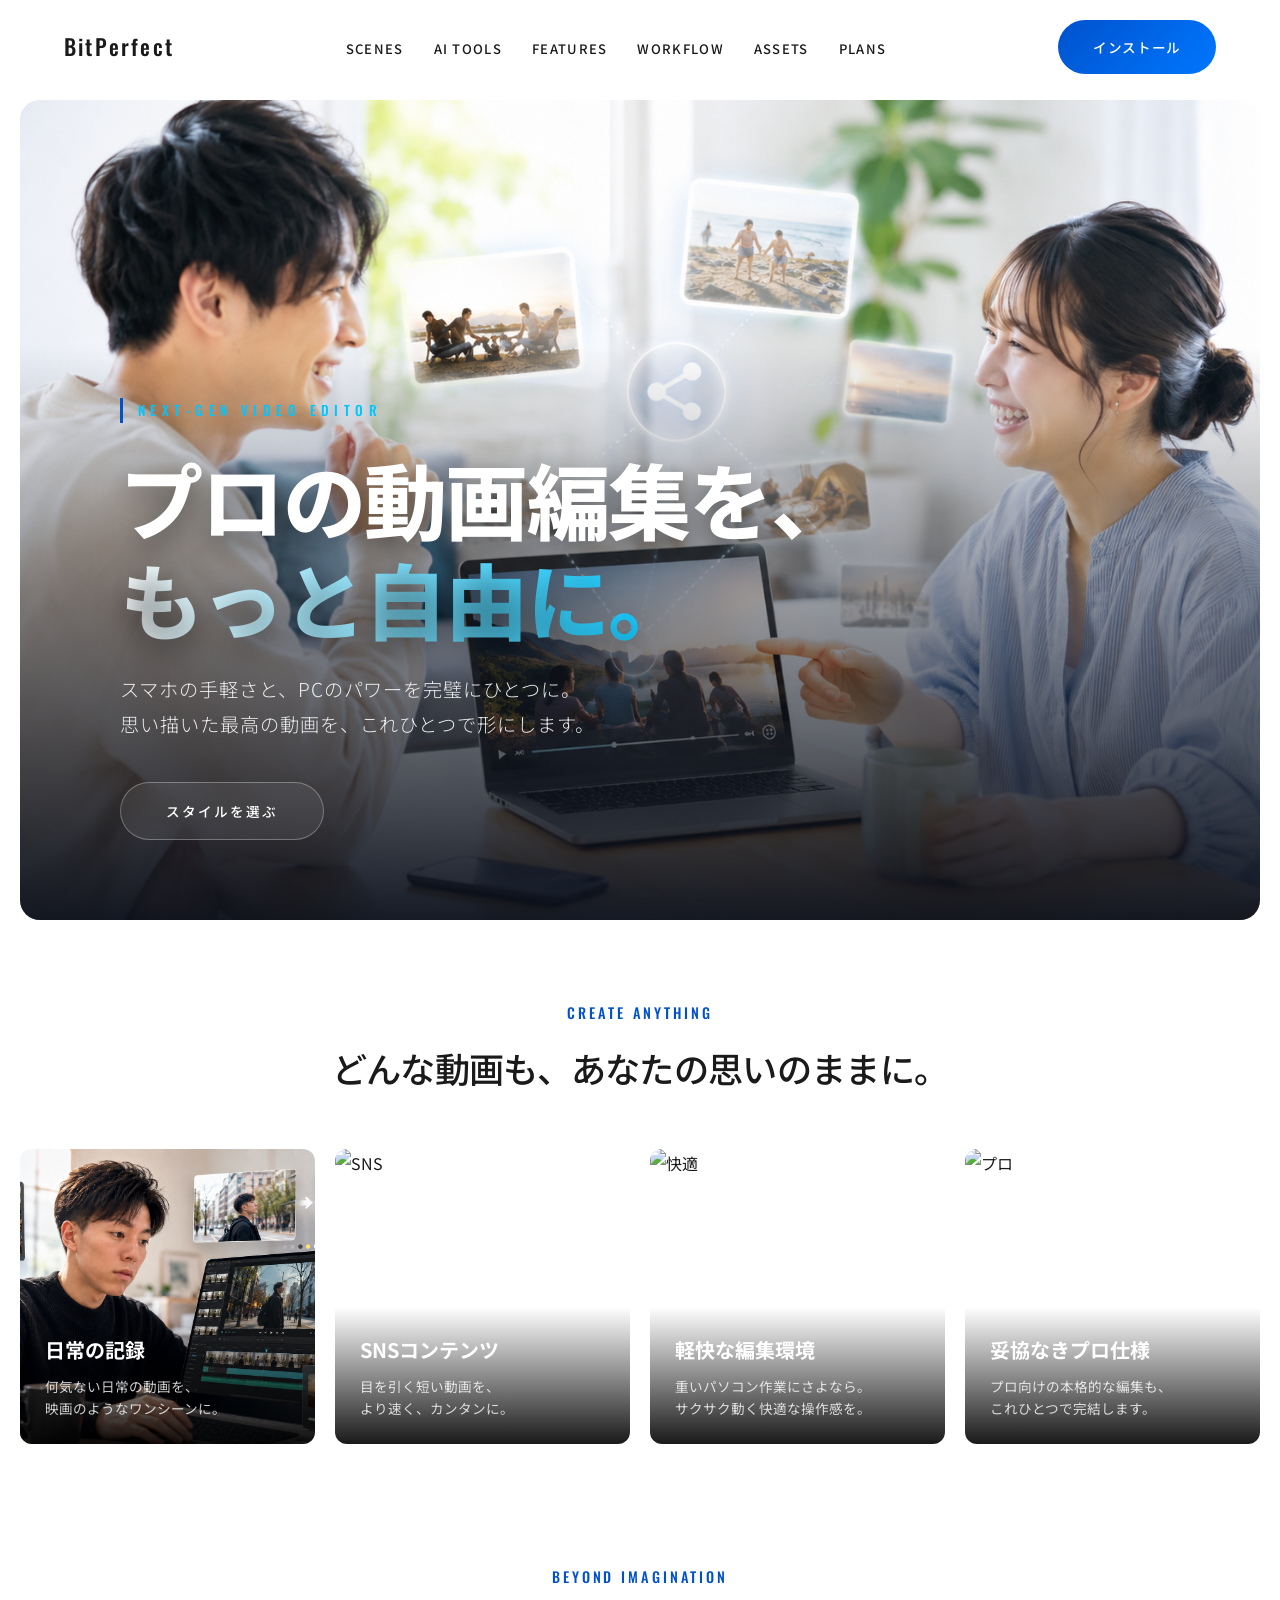
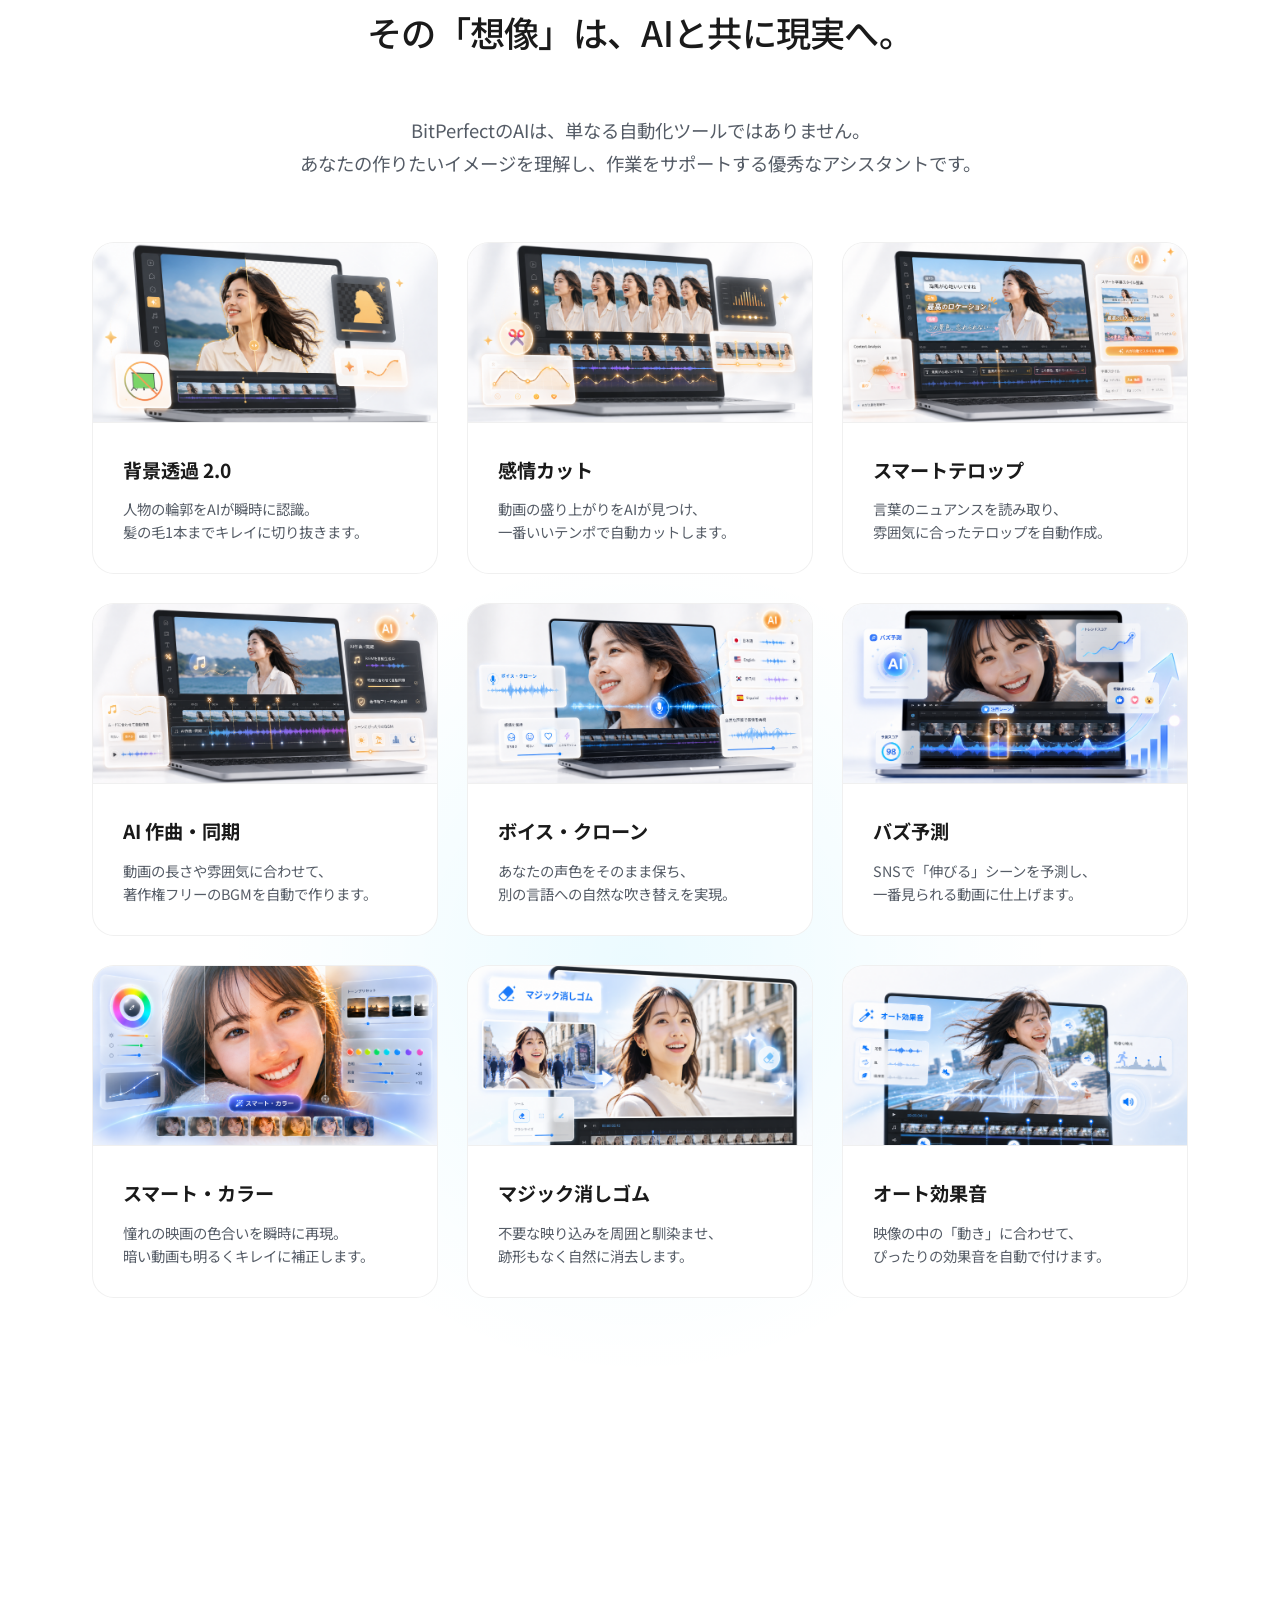
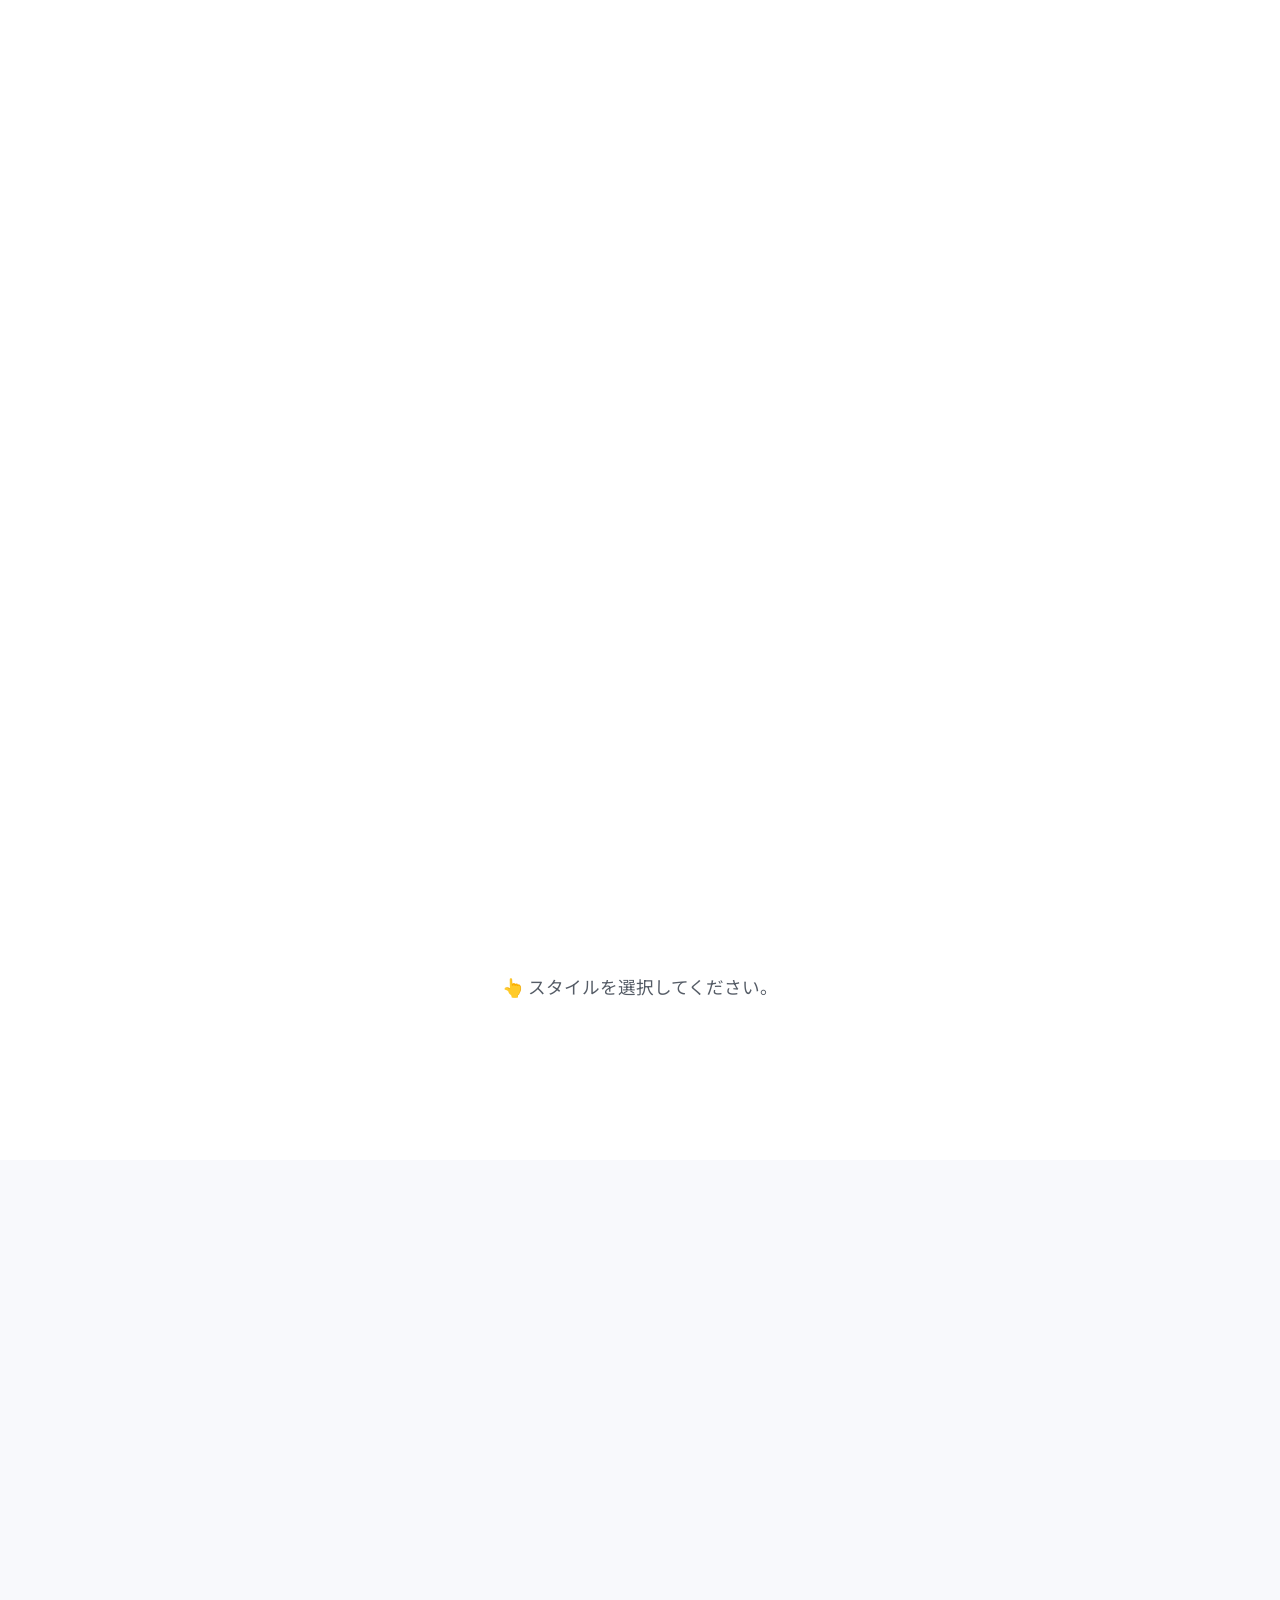
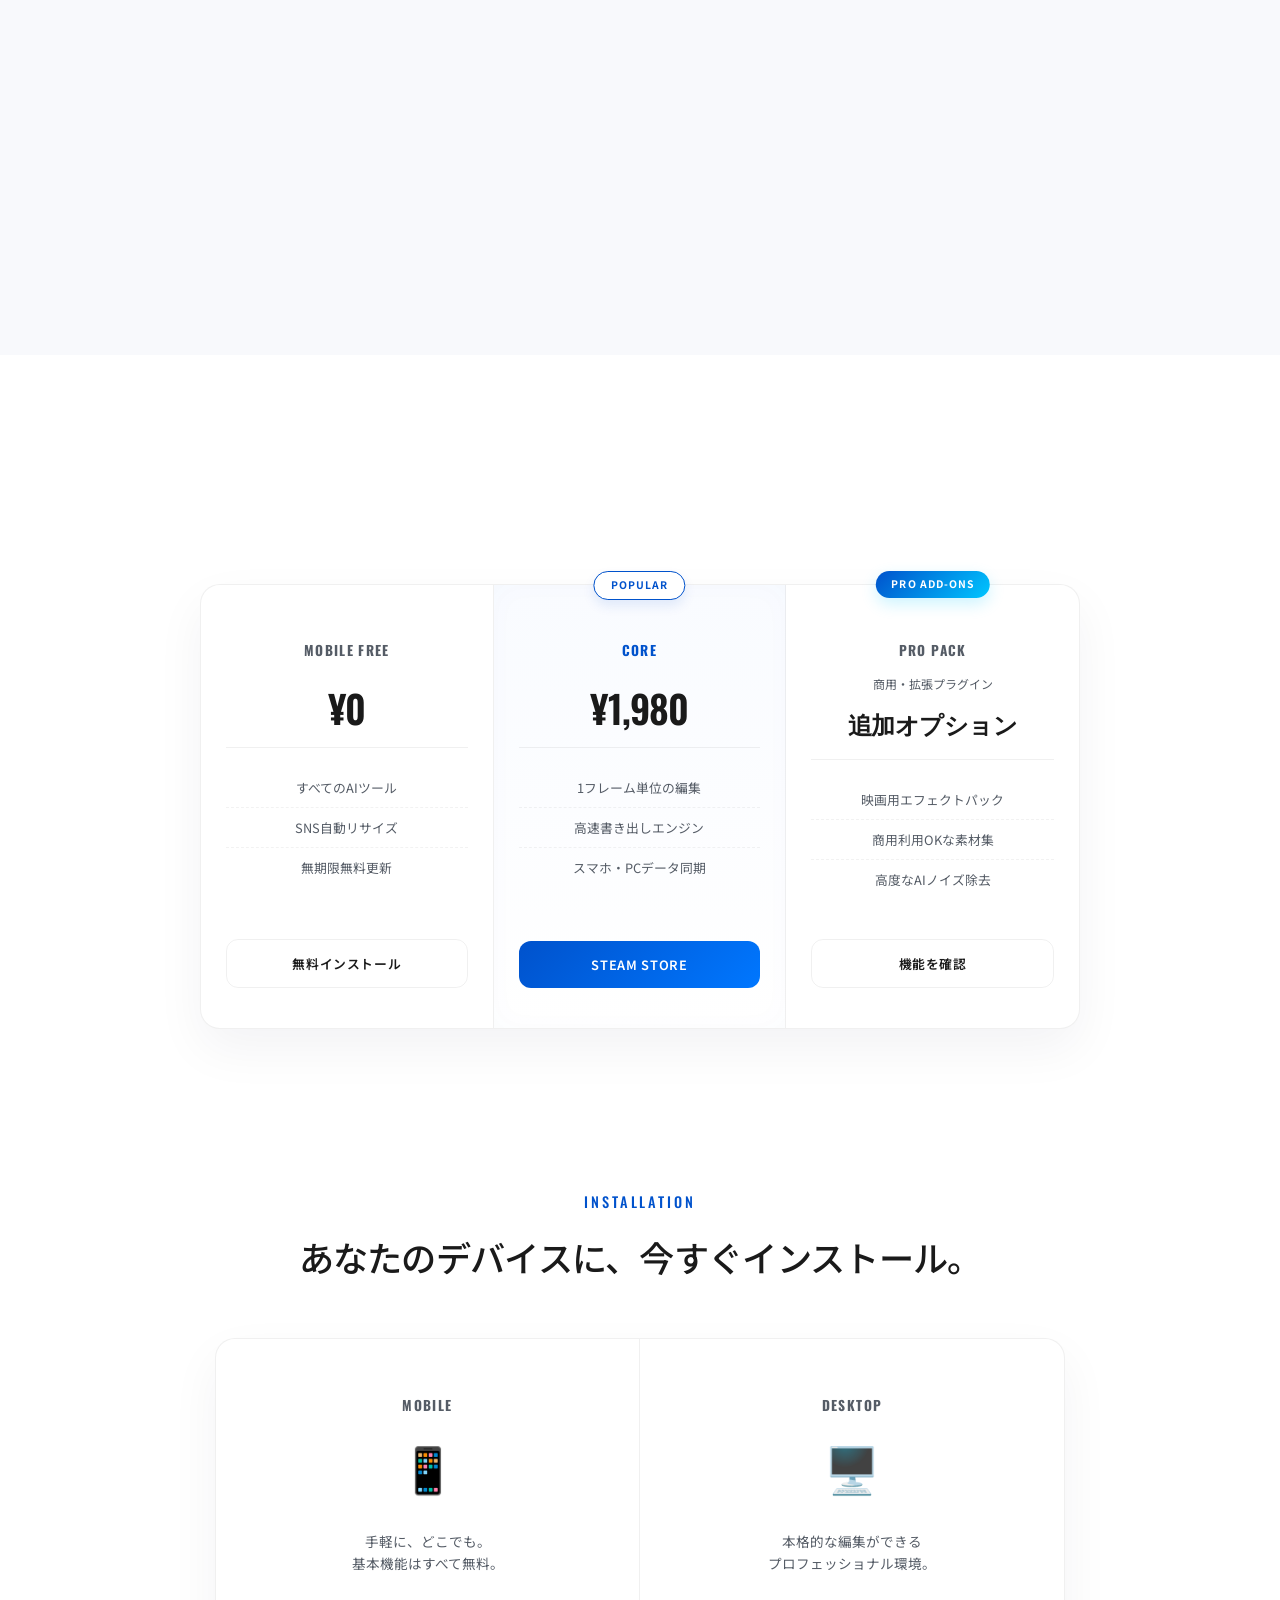
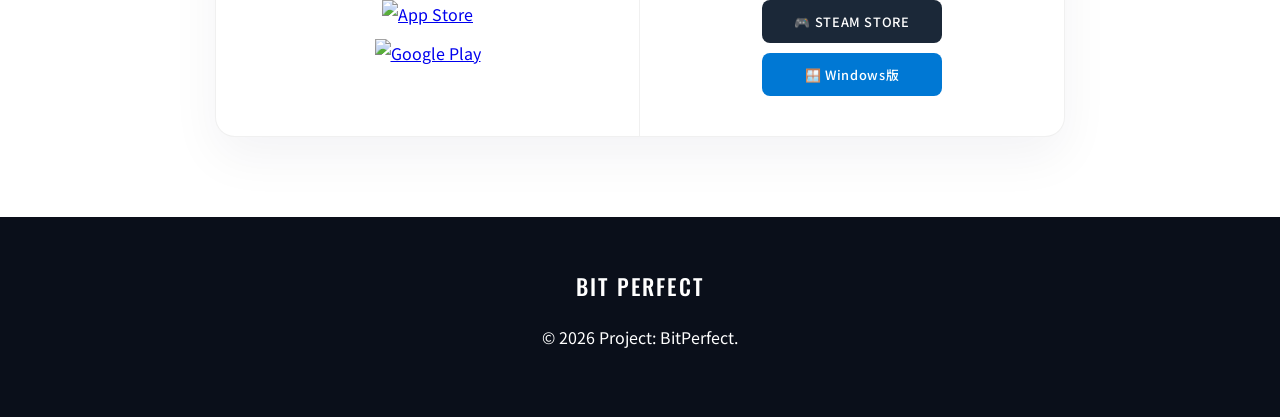
==== index.html @ d63e383e "初期コミット" ====
<!DOCTYPE html>
<html lang="ja">
<head>
    <meta charset="UTF-8">
    <meta name="viewport" content="width=device-width, initial-scale=1.0">
    <title>Project: BitPerfect | 究極の動画編集体験</title>
    <link rel="preconnect" href="https://fonts.googleapis.com">
    <link rel="preconnect" href="https://fonts.gstatic.com" crossorigin>
    <link href="https://fonts.googleapis.com/css2?family=Noto+Sans+JP:wght@300;400;500;700&family=Oswald:wght@300;400;500;700&display=swap" rel="stylesheet">
    <link rel="stylesheet" href="style.css">
</head>
<body>

    <header>
        <div class="logo">BitPerfect</div>
        <nav>
            <ul>
                <li><a href="#use-cases">SCENES</a></li>
                <li><a href="#ai-features">AI TOOLS</a></li>
                <li><a href="#all-features">FEATURES</a></li>
                <li><a href="#experience">WORKFLOW</a></li>
                <li><a href="#ecosystem">ASSETS</a></li>
                <li><a href="#pricing">PLANS</a></li>
            </ul>
        </nav>
        <a href="#download" class="btn header-install-btn">インストール</a>
    </header>

    <main>
        <section id="main-slider" class="slider-outer">
            <div class="slider-container fade-up">
                <div class="slider-track">
                    
                    <div class="slide">
                        <div class="slide-bg-image" style="background-image: url('bp1.png');"></div>
                        <div class="slide-gradient-bottom"></div>
                        <div class="slide-content bottom-left">
                            <span class="hero-label">NEXT-GEN VIDEO EDITOR</span>
                            <h1 class="hero-title">
                                プロの動画編集を、<br class="pc">
                                <span class="text-gradient">もっと自由に。</span>
                            </h1>
                            <p class="hero-subtitle">
                                スマホの手軽さと、PCのパワーを完璧にひとつに。<br class="pc">
                                思い描いた最高の動画を、これひとつで形にします。
                            </p>
                            <div class="cta-group">
                                <a href="#experience" class="btn btn-primary">スタイルを選ぶ</a>
                            </div>
                        </div>
                    </div>

                    <div class="slide">
                        <div class="slide-bg-image" style="background-image: url('bp2.png');"></div>
                        <div class="slide-gradient-left"></div>
                        <div class="slide-content center-left">
                            <div class="vision-text-left">
                                <span class="vision-label">ZERO FRICTION</span>
                                <h2 class="vision-title">
                                    「重さ」から、<br class="pc">
                                    <span class="text-accent">解き放つ。</span>
                                </h2>
                                <div class="vision-description">
                                    スマホとPCの境界線をなくし、いつでもどこでも続きを編集。<br class="pc">
                                    重くなりがちな4K動画も、指先に吸い付く「なめらかな操作感」で動きます。<br class="pc">
                                    ストレスゼロの環境で、あなたの作品を世界へ届けましょう。
                                </div>
                                <div class="cta-group" style="margin-top: 45px;">
                                    <a href="#ai-features" class="btn btn-primary">機能の詳細を見る</a>
                                </div>
                            </div>
                        </div>
                    </div>

                </div>
            </div>
        </section>

        <section id="use-cases" class="framed-outer">
            <div class="sec-title fade-up">
                <span class="en en-title">CREATE ANYTHING</span>
                <h2 class="jp">どんな動画も、あなたの思いのままに。</h2>
            </div>
            <div class="square-grid-container fade-up">
                <div class="square-card">
                    <img src="bp16.png" alt="日常">
                    <div class="square-content">
                        <h3>日常の記録</h3>
                        <p>何気ない日常の動画を、<br class="pc">映画のようなワンシーンに。</p>
                    </div>
                </div>
                <div class="square-card">
                    <img src="bp17.png" alt="SNS">
                    <div class="square-content">
                        <h3>SNSコンテンツ</h3>
                        <p>目を引く短い動画を、<br class="pc">より速く、カンタンに。</p>
                    </div>
                </div>
                <div class="square-card">
                    <img src="bp18.png" alt="快適">
                    <div class="square-content">
                        <h3>軽快な編集環境</h3>
                        <p>重いパソコン作業にさよなら。<br class="pc">サクサク動く快適な操作感を。</p>
                    </div>
                </div>
                <div class="square-card">
                    <img src="bp19.png" alt="プロ">
                    <div class="square-content">
                        <h3>妥協なきプロ仕様</h3>
                        <p>プロ向けの本格的な編集も、<br class="pc">これひとつで完結します。</p>
                    </div>
                </div>
            </div>
        </section>

        <section id="ai-features">
            <div class="ai-bg-glow"></div>
            <div class="sec-title fade-up">
                <span class="en en-title">BEYOND IMAGINATION</span>
                <h2 class="jp">その「想像」は、AIと共に現実へ。</h2>
            </div>
            <div class="ai-content fade-up">
                <p class="ai-lead">
                    BitPerfectのAIは、単なる自動化ツールではありません。<br class="pc">
                    あなたの作りたいイメージを理解し、作業をサポートする優秀なアシスタントです。
                </p>
                <div class="ai-grid modern-grid">
                    <div class="ai-card"><div class="ai-card-inner"><img src="bp7.png" class="ai-card-image"><div class="ai-card-body"><h3>背景透過 2.0</h3><p>人物の輪郭をAIが瞬時に認識。<br class="pc">髪の毛1本までキレイに切り抜きます。</p></div></div></div>
                    <div class="ai-card"><div class="ai-card-inner"><img src="bp8.png" class="ai-card-image"><div class="ai-card-body"><h3>感情カット</h3><p>動画の盛り上がりをAIが見つけ、<br class="pc">一番いいテンポで自動カットします。</p></div></div></div>
                    <div class="ai-card"><div class="ai-card-inner"><img src="bp9.png" class="ai-card-image"><div class="ai-card-body"><h3>スマートテロップ</h3><p>言葉のニュアンスを読み取り、<br class="pc">雰囲気に合ったテロップを自動作成。</p></div></div></div>
                    <div class="ai-card"><div class="ai-card-inner"><img src="bp10.png" class="ai-card-image"><div class="ai-card-body"><h3>AI 作曲・同期</h3><p>動画の長さや雰囲気に合わせて、<br class="pc">著作権フリーのBGMを自動で作ります。</p></div></div></div>
                    <div class="ai-card"><div class="ai-card-inner"><img src="bp11.png" class="ai-card-image"><div class="ai-card-body"><h3>ボイス・クローン</h3><p>あなたの声色をそのまま保ち、<br class="pc">別の言語への自然な吹き替えを実現。</p></div></div></div>
                    <div class="ai-card"><div class="ai-card-inner"><img src="bp12.png" class="ai-card-image"><div class="ai-card-body"><h3>バズ予測</h3><p>SNSで「伸びる」シーンを予測し、<br class="pc">一番見られる動画に仕上げます。</p></div></div></div>
                    <div class="ai-card"><div class="ai-card-inner"><img src="bp13.png" class="ai-card-image"><div class="ai-card-body"><h3>スマート・カラー</h3><p>憧れの映画の色合いを瞬時に再現。<br class="pc">暗い動画も明るくキレイに補正します。</p></div></div></div>
                    <div class="ai-card"><div class="ai-card-inner"><img src="bp14.png" class="ai-card-image"><div class="ai-card-body"><h3>マジック消しゴム</h3><p>不要な映り込みを周囲と馴染ませ、<br class="pc">跡形もなく自然に消去します。</p></div></div></div>
                    <div class="ai-card"><div class="ai-card-inner"><img src="bp15.png" class="ai-card-image"><div class="ai-card-body"><h3>オート効果音</h3><p>映像の中の「動き」に合わせて、<br class="pc">ぴったりの効果音を自動で付けます。</p></div></div></div>
                </div>

                <div id="all-features" class="cta-banner-wide-wrapper fade-up">
                    <div class="cta-banner-split">
                        <div class="cta-banner-left">
                            <div class="cta-content-inner">
                                <span class="cta-badge">DISCOVER MORE</span>
                                <h3>想像を超える、<br class="pc">すべての機能。</h3>
                                <p class="cta-desc">
                                    50種以上のAIツール、プロ仕様のエフェクト、快適な時短ワークフロー。<br class="pc">
                                    動画編集を次のレベルへ引き上げる、すべての機能をご紹介します。
                                </p>
                                <div class="cta-banner-action-area">
                                    <a href="features.html" class="btn-premium-wide">
                                        すべての機能を見る <span class="arrow">→</span>
                                    </a>
                                    <span class="cta-microcopy-light">チュートリアル動画も公開中</span>
                                </div>
                            </div>
                        </div>
                        <div class="cta-banner-right">
                            <img src="bp7.png" alt="All Features" class="cta-split-image">
                            <div class="cta-image-overlay"></div>
                        </div>
                    </div>
                </div>
            </div>
        </section>

        <section id="experience">
            <div class="sec-title fade-up">
                <span class="en en-title">SELECT YOUR STYLE</span>
                <h2 class="jp">「作りたい」の熱量を、そのままカタチに。</h2>
            </div>
            <div class="style-selector fade-up">
                <button onclick="switchView('style-sp', this)" class="selector-btn">
                    <span class="icon">📱</span>
                    <span class="label">スマホで手軽に<br><small style="color:var(--accent-cyan)">基本無料 / 直感操作</small></span>
                </button>
                <button onclick="switchView('style-pc', this)" class="selector-btn">
                    <span class="icon">🖥️</span>
                    <span class="label">PCで極める<br><small style="color:var(--accent-blue)">プロ仕様 / 精密編集</small></span>
                </button>
                <button onclick="switchView('style-hybrid', this)" class="selector-btn">
                    <span class="icon">🔄</span>
                    <span class="label">どちらも使う<br><small>究極の連携 / 時短</small></span>
                </button>
            </div>
            <div class="experience-details">
                <div id="default-message" class="detail-block active" style="text-align: center; padding: 40px 0;">
                    <p style="color: var(--text-sub); font-size: 1.1rem;">👆 スタイルを選択してください。</p>
                </div>
                <div id="style-sp" class="detail-block">
                    <div class="detail-header"><span class="tag">FAST & INTUITIVE</span><h3>指先ひとつで、ハイクオリティ。</h3></div>
                    <div class="step-container">
                        <div class="step-box"><h4>思い出を映画に</h4><p>スマホの動画をAIがキレイに補正。<br class="pc">1タップでプロのような質感へ。</p></div>
                        <div class="step-box"><h4>おまかせ自動編集</h4><p>最高の瞬間だけを切り抜き、<br class="pc">音楽に合わせて自動で繋げます。</p></div>
                        <div class="step-box"><h4>あらゆるSNSへ</h4><p>TikTokやYouTubeのサイズに合わせて、<br class="pc">一瞬で自動リサイズします。</p></div>
                    </div>
                </div>
                <div id="style-pc" class="detail-block">
                    <div class="detail-header"><span class="tag">MASTER THE PRECISION</span><h3>1フレームへのこだわり。</h3></div>
                    <div class="step-container">
                        <div class="step-box"><h4>ミリ単位の追求</h4><p>音の波形を見ながら細かくカット。<br class="pc">ズレのない正確な操作感。</p></div>
                        <div class="step-box"><h4>無限のレイヤー</h4><p>複雑な合成やアニメーションも、<br class="pc">カクつかずにすぐ確認できます。</p></div>
                        <div class="step-box"><h4>プロ級サウンド</h4><p>AIが雑音を消してくれるだけでなく、<br class="pc">本格的な音の調整も可能です。</p></div>
                    </div>
                </div>
                <div id="style-hybrid" class="detail-block">
                    <div class="detail-header"><span class="tag">THE SYNC REVOLUTION</span><h3>デバイスに縛られない。</h3></div>
                    <div class="step-container">
                        <div class="step-box"><h4>超高速データ転送</h4><p>クラウドを使わずに直接データ通信。<br class="pc">重い動画も一瞬でPCへ送れます。</p></div>
                        <div class="step-box"><h4>素材を共有</h4><p>スマホで撮った動画が、<br class="pc">ケーブルを繋がずにPCで使えます。</p></div>
                        <div class="step-box"><h4>すぐにシェア</h4><p>PCで仕上げた動画をスマホへ飛ばし、<br class="pc">最高品質のまま即SNSへ投稿。</p></div>
                    </div>
                </div>
            </div>
        </section>

        <section id="ecosystem" class="bg-gray">
            <div class="sec-title fade-up">
                <span class="en en-title">INFINITE ASSETS</span>
                <h2 class="jp">あらゆる素材が、ここにある。</h2>
            </div>
            
            <div class="ecosystem-centered fade-up">
                <p class="ecosystem-description">
                    数万点の高品質な素材がすべて使い放題。<br class="pc">わざわざ外部のサイトで探す手間はもうありません。<br class="pc">
                    旬のトレンド素材から、プロの編集レシピまで、ワンタップで適用できます。
                </p>
                <ul class="ecosystem-tags">
                    <li>🎨 無限のカラーフィルター</li>
                    <li>🎵 著作権フリーBGM</li>
                    <li>✨ 旬のトレンド素材</li>
                    <li>🎬 プロの編集レシピ</li>
                </ul>
            </div>

            <div class="marquee-wrapper fade-up">
                <div class="marquee-track">
                    <img src="bp3.png" alt="アセット"><img src="bp4.png" alt="アセット"><img src="bp5.png" alt="アセット">
                    <img src="bp6.png" alt="アセット"><img src="bp1.png" alt="アセット"><img src="bp2.png" alt="アセット">
                    <img src="bp3.png" alt="アセット"><img src="bp4.png" alt="アセット"><img src="bp5.png" alt="アセット">
                    <img src="bp6.png" alt="アセット"><img src="bp1.png" alt="アセット"><img src="bp2.png" alt="アセット">
                </div>
            </div>
        </section>

        <section id="pricing">
            <div class="sec-title fade-up">
                <span class="en en-title">PRICING</span>
                <h2 class="jp">あなたに合わせた、無駄のない料金体系。</h2>
            </div>
            
            <div class="pricing-grid compact-grid fade-up">
                <div class="pricing-card">
                    <div class="card-top">
                        <h3 class="en-title">MOBILE FREE</h3>
                        <div class="price">¥0</div>
                    </div>
                    <ul class="pricing-features">
                        <li>すべてのAIツール</li>
                        <li>SNS自動リサイズ</li>
                        <li>無期限無料更新</li>
                    </ul>
                    <div class="card-bottom">
                        <a href="#download" class="btn btn-outline small-btn">無料インストール</a>
                    </div>
                </div>

                <div class="pricing-card featured-plan">
                    <div class="price-badge-modern">POPULAR</div>
                    <div class="card-top">
                        <h3 class="en-title">CORE</h3>
                        <div class="price">¥1,980</div>
                    </div>
                    <ul class="pricing-features">
                        <li>1フレーム単位の編集</li>
                        <li>高速書き出しエンジン</li>
                        <li>スマホ・PCデータ同期</li>
                    </ul>
                    <div class="card-bottom">
                        <a href="#download" class="btn small-btn">STEAM STORE</a>
                    </div>
                </div>

                <div class="pricing-card premium-card">
                    <div class="price-badge-modern expansion">PRO ADD-ONS</div>
                    <div class="card-top">
                        <h3 class="en-title">PRO PACK</h3>
                        <div class="price-sub">商用・拡張プラグイン</div>
                        <div class="price" style="font-size: 1.5rem; padding: 8px 0;">追加オプション</div>
                    </div>
                    <ul class="pricing-features">
                        <li>映画用エフェクトパック</li>
                        <li>商用利用OKな素材集</li>
                        <li>高度なAIノイズ除去</li>
                    </ul>
                    <div class="card-bottom">
                        <a href="#download" class="btn btn-outline small-btn">機能を確認</a>
                    </div>
                </div>
            </div>
        </section>

        <section id="download" class="bg-gray">
            <div class="sec-title fade-up">
                <span class="en en-title">INSTALLATION</span>
                <h2 class="jp">あなたのデバイスに、今すぐインストール。</h2>
            </div>
            <div class="store-grid compact-grid fade-up" style="max-width: 850px;">
                
                <div class="store-card-vertical">
                    <h3 class="en-title">MOBILE</h3>
                    <div class="store-device-icon">📱</div>
                    <p class="store-desc">手軽に、どこでも。<br>基本機能はすべて無料。</p>
                    <div class="store-btns-vertical">
                        <a href="#" class="store-btn-img"><img src="https://upload.wikimedia.org/wikipedia/commons/3/3c/Download_on_the_App_Store_Badge.svg" alt="App Store"></a>
                        <a href="#" class="store-btn-img"><img src="https://upload.wikimedia.org/wikipedia/commons/7/78/Google_Play_Store_badge_EN.svg" alt="Google Play"></a>
                    </div>
                </div>

                <div class="store-card-vertical">
                    <h3 class="en-title">DESKTOP</h3>
                    <div class="store-device-icon">🖥️</div>
                    <p class="store-desc">本格的な編集ができる<br>プロフェッショナル環境。</p>
                    <div class="store-btns-vertical">
                        <a href="#" class="btn steam-btn"><span class="btn-icon">🎮</span> STEAM STORE</a>
                        <a href="#" class="btn win-btn"><span class="btn-icon">🪟</span> Windows版</a>
                    </div>
                </div>

            </div>
        </section>
    </main>

    <footer>
        <div class="logo en-title">BIT PERFECT</div>
        <p class="copyright">&copy; 2026 Project: BitPerfect.</p>
    </footer>

    <button id="backToTop" class="back-to-top">↑</button>
    <script src="script.js"></script>
</body>
</html>
---- style.css ----
@charset "UTF-8";

/* ==========================================================================
   リセット & グローバル設定
   ========================================================================== */
*, *::before, *::after {
    box-sizing: border-box;
}

html, body {
    width: 100%;
    max-width: 100%;
    overflow-x: hidden;
}

:root {
    --bg-base: #ffffff;
    --bg-gray: #f8f9fc;
    --bg-dark: #0a0f1a;
    --text-main: #1a1a1a;
    --text-sub: #555c66;
    --accent-blue: #0052cc;
    --accent-cyan: #00c6ff;
    --border-light: rgba(0, 0, 0, 0.06);
}

body {
    margin: 0;
    padding: 0;
    font-family: 'Noto Sans JP', sans-serif;
    background-color: var(--bg-base);
    color: var(--text-main);
    line-height: 1.8;
    /* 見切れを防ぐ安全な折り返し設定 */
    word-wrap: break-word;
    overflow-wrap: break-word;
}

.en-title {
    font-family: 'Oswald', sans-serif;
    letter-spacing: 0.1em;
}

.text-blue {
    color: var(--accent-blue);
}

.fade-up {
    opacity: 0;
    transform: translateY(40px);
    transition: 1.2s cubic-bezier(0.16, 1, 0.3, 1);
}

.fade-up.visible {
    opacity: 1;
    transform: translateY(0);
}

/* ★PCでのみ改行し、スマホでは自然に折り返すためのクラス */
br.pc {
    display: block;
}

/* ==========================================================================
   セクション共通設定
   ========================================================================== */
section {
    padding: 100px 5% 100px 5%;
    position: relative;
}

.bg-gray {
    background-color: var(--bg-gray);
}

.sec-title {
    text-align: center;
    margin-bottom: 50px;
}

.sec-title .en {
    display: block;
    font-size: 0.9rem;
    color: var(--accent-blue);
    letter-spacing: 0.2em;
    margin-bottom: 10px;
    font-weight: 500;
}

.sec-title .jp {
    font-size: 2.2rem;
    margin: 0;
    font-weight: 500;
    letter-spacing: -0.02em;
    color: var(--text-main);
}

/* ==========================================================================
   スマートヘッダー & ナビゲーション
   ========================================================================== */
header {
    display: flex;
    justify-content: space-between;
    align-items: center;
    padding: 20px 5%;
    background: rgba(255, 255, 255, 0.85);
    backdrop-filter: blur(12px);
    position: fixed;
    width: 100%;
    top: 0;
    z-index: 100;
    box-sizing: border-box;
    transition: transform 0.4s cubic-bezier(0.16, 1, 0.3, 1);
}

.header-hidden {
    transform: translateY(-100%);
}

.logo {
    font-size: 22px;
    font-weight: 500;
    letter-spacing: 0.1em;
    font-family: 'Oswald', sans-serif;
}

nav ul {
    list-style: none;
    display: flex;
    gap: 30px;
    margin: 0;
    padding: 0;
}

nav a {
    color: var(--text-main);
    text-decoration: none;
    font-size: 13px;
    font-weight: 500;
    letter-spacing: 0.1em;
    position: relative;
    transition: color 0.3s;
}

nav a::after {
    content: '';
    position: absolute;
    left: 0;
    bottom: -5px;
    width: 0;
    height: 1px;
    background: var(--accent-blue);
    transition: width 0.3s ease;
}

nav a:hover {
    color: var(--accent-blue);
}

nav a:hover::after {
    width: 100%;
}

.header-install-btn {
    padding: 12px 30px;
    font-size: 0.85rem;
    border-radius: 50px;
}

/* 共通ボタン設定 */
.btn {
    background: linear-gradient(135deg, var(--accent-blue), #0077ff);
    color: #fff;
    padding: 15px 35px;
    border-radius: 50px;
    text-decoration: none;
    display: inline-block;
    transition: 0.3s;
    font-weight: 500;
    letter-spacing: 0.05em;
    text-align: center;
    border: none;
    cursor: pointer;
}

.btn:hover {
    box-shadow: 0 10px 20px rgba(0, 82, 204, 0.3);
    transform: translateY(-2px);
}

.btn-outline {
    background: transparent;
    border: 1px solid var(--border-light);
    color: var(--text-main);
    box-shadow: none;
}

.btn-outline:hover {
    background: var(--bg-gray);
    transform: translateY(-2px);
}

/* ==========================================================================
   メインスライダー & HERO セクション
   ========================================================================== */
.slider-outer {
    padding: 100px 20px 0 20px;
    box-sizing: border-box;
}

.slider-container {
    position: relative;
    min-height: calc(100vh - 80px);
    overflow: hidden;
    border-radius: 20px;
}

.slider-track {
    position: absolute;
    top: 0;
    left: 0;
    display: flex;
    width: 100%;
    height: 100%;
    transition: transform 0.8s cubic-bezier(0.25, 1, 0.5, 1);
}

.slide {
    flex: 0 0 100%;
    height: 100%;
    position: relative;
}

.slide-bg-image {
    position: absolute;
    top: 0;
    left: 0;
    width: 100%;
    height: 100%;
    background-size: cover;
    background-position: center right;
}

.slide-gradient-bottom {
    position: absolute;
    bottom: 0;
    left: 0;
    width: 100%;
    height: 70%;
    background: linear-gradient(to top, rgba(10, 15, 26, 0.95) 0%, transparent 100%);
    z-index: 1;
}

.slide-gradient-left {
    position: absolute;
    top: 0;
    left: 0;
    width: 100%;
    height: 100%;
    background: linear-gradient(to right, rgba(10, 15, 26, 0.98) 0%, transparent 100%);
    z-index: 1;
}

.slide-content {
    position: absolute;
    z-index: 2;
}

.slide-content.bottom-left {
    bottom: 0;
    left: 0;
    padding: 80px 100px;
}

.slide-content.center-left {
    top: 50%;
    transform: translateY(-50%);
    left: 0;
    width: 100%;
    padding: 0 100px;
}

.hero-label {
    display: inline-block;
    font-family: 'Oswald', sans-serif;
    font-size: 0.85rem;
    letter-spacing: 0.4em;
    color: var(--accent-cyan);
    margin-bottom: 25px;
    border-left: 3px solid var(--accent-blue);
    padding-left: 15px;
    font-weight: 500;
}

.hero-title {
    font-size: 5.2rem;
    line-height: 1.2;
    font-weight: 800;
    letter-spacing: -0.02em;
    color: #ffffff;
    margin: 0 0 25px 0;
    text-shadow: 0 10px 30px rgba(0, 0, 0, 0.5);
}

.text-gradient {
    background: linear-gradient(to right, #fff, var(--accent-cyan));
    -webkit-background-clip: text;
    -webkit-text-fill-color: transparent;
    display: inline-block;
}

.hero-subtitle {
    font-size: 1.2rem;
    font-weight: 300;
    color: rgba(255, 255, 255, 0.9);
    margin-bottom: 40px;
    letter-spacing: 0.05em;
    line-height: 1.8;
    max-width: 600px;
}

.btn-primary {
    position: relative;
    background: rgba(255, 255, 255, 0.08);
    backdrop-filter: blur(10px);
    -webkit-backdrop-filter: blur(10px);
    border: 1px solid rgba(255, 255, 255, 0.3);
    color: #fff;
    padding: 16px 45px;
    font-weight: 500;
    letter-spacing: 0.15em;
    font-size: 0.85rem;
    transition: all 0.5s cubic-bezier(0.23, 1, 0.32, 1);
    display: inline-flex;
    align-items: center;
    justify-content: center;
}

.btn-primary:hover {
    background: #fff;
    color: #000;
    transform: translateY(-5px);
    box-shadow: 0 15px 40px rgba(0, 82, 204, 0.4);
}

.vision-title {
    font-size: 3.8rem;
    font-weight: 700;
    line-height: 1.3;
    letter-spacing: -0.01em;
    color: #ffffff;
    margin: 0 0 30px 0;
    text-shadow: 0 5px 20px rgba(0,0,0,0.3);
}

.vision-title .text-accent {
    background: linear-gradient(135deg, #fff, var(--accent-cyan));
    -webkit-background-clip: text;
    -webkit-text-fill-color: transparent;
}

.vision-description {
    font-size: 1.05rem;
    line-height: 2.2;
    letter-spacing: 0.1em;
    color: rgba(255, 255, 255, 0.75);
    border-left: 2px solid rgba(255, 255, 255, 0.2);
    padding-left: 25px;
    max-width: 600px;
}

/* ==========================================================================
   USE CASES (CREATE ANYTHING)
   ========================================================================== */
.framed-outer {
    padding-top: 80px;
    padding-left: 20px;
    padding-right: 20px;
    padding-bottom: 20px;
    box-sizing: border-box;
}

.square-grid-container {
    display: grid;
    grid-template-columns: repeat(4, 1fr);
    gap: 20px;
}

.square-card {
    position: relative;
    aspect-ratio: 1/1;
    overflow: hidden;
    border-radius: 12px;
}

.square-card img {
    width: 100%;
    height: 100%;
    object-fit: cover;
    transition: transform 0.6s ease;
}

.square-card:hover img {
    transform: scale(1.05);
}

.square-content {
    position: absolute;
    bottom: 0;
    left: 0;
    width: 100%;
    padding: 25px;
    background: linear-gradient(to top, rgba(0,0,0,0.9), transparent);
    color: #fff;
    box-sizing: border-box;
}

.square-content h3 {
    font-size: 1.25rem;
    margin: 0 0 8px 0;
    font-weight: 700;
}

.square-content p {
    font-size: 0.85rem;
    margin: 0;
    color: rgba(255,255,255,0.8);
    line-height: 1.6;
}

/* ==========================================================================
   AI FEATURES
   ========================================================================== */
#ai-features {
    position: relative;
    background-color: var(--bg-base);
    overflow: hidden;
}

.ai-bg-glow {
    position: absolute;
    top: 50%;
    left: 50%;
    width: 70vw;
    height: 70vw;
    background: radial-gradient(circle, rgba(0, 198, 255, 0.08) 0%, transparent 65%);
    transform: translate(-50%, -50%);
    pointer-events: none;
    z-index: 0;
}

.ai-content {
    max-width: 1100px;
    margin: 0 auto;
    text-align: center;
    position: relative;
    z-index: 1;
}

.ai-lead {
    font-size: 1.15rem;
    line-height: 1.8;
    color: var(--text-sub);
    margin-bottom: 60px;
}

.modern-grid {
    display: grid;
    grid-template-columns: repeat(3, 1fr);
    gap: 25px;
}

.ai-card {
    background: transparent;
    border-radius: 24px;
    padding: 2px;
    transition: all 0.5s cubic-bezier(0.23, 1, 0.32, 1);
}

.ai-card-inner {
    background: #fff;
    border: 1px solid var(--border-light);
    border-radius: 22px;
    height: 100%;
    box-sizing: border-box;
    overflow: hidden;
    display: flex;
    flex-direction: column;
}

.ai-card-image {
    width: 100%;
    height: 180px;
    object-fit: cover;
    border-bottom: 1px solid var(--border-light);
}

.ai-card-body {
    padding: 30px;
    text-align: left;
    flex-grow: 1;
}

.ai-card h3 {
    font-size: 1.2rem;
    font-weight: 700;
    margin: 0 0 10px 0;
    color: var(--text-main);
}

.ai-card p {
    font-size: 0.9rem;
    line-height: 1.6;
    color: var(--text-sub);
    margin: 0;
}

.ai-card:hover {
    transform: translateY(-8px);
    background: linear-gradient(135deg, var(--accent-cyan), var(--accent-blue));
    box-shadow: 0 20px 40px rgba(0, 198, 255, 0.15);
}

.ai-card:hover .ai-card-body {
    background: linear-gradient(145deg, #ffffff, #f4f9ff);
}

/* ==========================================================================
   モダン・ダーク CTAバナー (文字の改行を最適化)
   ========================================================================== */
.cta-banner-wide-wrapper {
    margin-top: 120px;
    max-width: 1200px; /* 全体の枠を広げてゆとりを出す */
    margin-left: auto;
    margin-right: auto;
    padding: 0 20px;
    text-align: left;
}

.cta-banner-split {
    display: flex;
    background: var(--bg-dark);
    border: 1px solid rgba(255, 255, 255, 0.1);
    border-radius: 32px;
    overflow: hidden;
    box-shadow: 0 30px 60px rgba(0, 0, 0, 0.2);
    transition: transform 0.6s cubic-bezier(0.16, 1, 0.3, 1), box-shadow 0.6s ease;
}

.cta-banner-split:hover {
    transform: translateY(-8px);
    box-shadow: 0 40px 80px rgba(0, 0, 0, 0.3);
}

.cta-banner-left {
    flex: 1.3;
    padding: 60px;
    display: flex;
    align-items: center;
    background: linear-gradient(135deg, var(--bg-dark) 0%, #151d2d 100%);
}

.cta-content-inner {
    max-width: 650px;
}

.cta-badge {
    display: inline-block;
    font-family: 'Oswald', sans-serif;
    font-size: 0.75rem;
    letter-spacing: 0.2em;
    color: var(--accent-cyan);
    background: rgba(0, 198, 255, 0.1);
    padding: 6px 16px;
    border-radius: 50px;
    margin-bottom: 20px;
    font-weight: 500;
}

.cta-banner-left h3 {
    font-size: 2.8rem;
    font-weight: 800;
    line-height: 1.3;
    margin-bottom: 20px;
    letter-spacing: -0.01em;
    color: #ffffff;
}

.cta-desc {
    font-size: 1rem;
    line-height: 1.8;
    color: rgba(255, 255, 255, 0.7);
    margin-bottom: 35px;
    word-break: normal; /* 単語の途中で切れるのを防ぐ */
    overflow-wrap: normal;
}

.cta-banner-right {
    flex: 1;
    position: relative;
    overflow: hidden;
}

.cta-split-image {
    width: 100%;
    height: 100%;
    object-fit: cover;
    transition: transform 0.8s ease;
    opacity: 0.8;
}

.cta-banner-split:hover .cta-split-image {
    transform: scale(1.05);
}

.cta-image-overlay {
    position: absolute;
    top: 0;
    left: 0;
    width: 100%;
    height: 100%;
    background: linear-gradient(to right, #151d2d 0%, transparent 30%);
}

.cta-banner-action-area {
    display: flex;
    flex-direction: column;
    align-items: flex-start;
    gap: 12px;
}

.btn-premium-wide {
    background: #ffffff;
    color: var(--text-main);
    padding: 16px 40px;
    border-radius: 50px;
    font-size: 1rem;
    font-weight: 700;
    display: inline-flex;
    align-items: center;
    gap: 10px;
    text-decoration: none;
    transition: all 0.3s ease;
}

.btn-premium-wide:hover {
    transform: translateY(-2px);
    box-shadow: 0 10px 30px rgba(255, 255, 255, 0.2);
    background: var(--bg-gray);
}

.btn-premium-wide .arrow {
    transition: transform 0.3s;
}

.btn-premium-wide:hover .arrow {
    transform: translateX(5px);
}

.cta-microcopy-light {
    font-size: 0.8rem;
    color: rgba(255, 255, 255, 0.4);
    padding-left: 10px;
}

/* ==========================================================================
   WORKFLOW (タブエリア)
   ========================================================================== */
.style-selector {
    display: flex;
    justify-content: center;
    gap: 20px;
    margin-bottom: 50px;
}

.selector-btn {
    background: #fff;
    border: 1px solid var(--border-light);
    padding: 25px 30px;
    border-radius: 16px;
    cursor: pointer;
    display: flex;
    flex-direction: column;
    align-items: center;
    gap: 10px;
    transition: all 0.4s ease;
    flex: 1;
    max-width: 220px;
}

.selector-btn:hover {
    transform: translateY(-5px);
    border-color: var(--accent-blue);
}

.selector-btn.active {
    border-color: var(--accent-blue);
    box-shadow: 0 10px 25px rgba(0, 82, 204, 0.1);
    background: linear-gradient(to bottom, #ffffff, #f0f5ff);
}

.selector-btn .icon {
    font-size: 2.5rem;
}

.selector-btn .label {
    font-weight: 500;
    color: var(--text-main);
    text-align: center;
}

.selector-btn .label small {
    display: block;
    font-size: 0.75rem;
    font-weight: 400;
    margin-top: 5px;
    opacity: 0.8;
}

.detail-block {
    display: none;
    padding: 20px 0;
    animation: fadeInTab 0.6s forwards;
}

.detail-block.active {
    display: block;
}

@keyframes fadeInTab {
    from { opacity: 0; transform: translateY(15px); }
    to { opacity: 1; transform: translateY(0); }
}

.detail-header {
    text-align: center;
    margin-bottom: 40px;
}

.detail-header .tag {
    display: inline-block;
    font-family: 'Oswald', sans-serif;
    font-size: 0.75rem;
    color: var(--accent-blue);
    letter-spacing: 0.2em;
    margin-bottom: 10px;
}

.detail-header h3 {
    font-size: 1.6rem;
    margin: 0;
    font-weight: 500;
}

.step-container {
    display: flex;
    justify-content: center;
    gap: 20px;
    text-align: center;
    max-width: 1000px;
    margin: 0 auto;
}

.step-box {
    flex: 1;
    background: #fff;
    padding: 35px 25px;
    border-radius: 16px;
    box-shadow: 0 10px 30px rgba(0,0,0,0.03);
}

.step-box h4 {
    font-size: 1.15rem;
    font-weight: 700;
    margin-bottom: 10px;
}

.step-box p {
    font-size: 0.9rem;
    margin: 0 auto;
    line-height: 1.6;
    color: var(--text-sub);
}

/* ==========================================================================
   ECOSYSTEM (ASSETS)
   ========================================================================== */
.ecosystem-centered {
    text-align: center;
    max-width: 950px;
    margin: 0 auto 50px auto;
}

.ecosystem-description {
    font-size: 1.05rem;
    color: var(--text-sub);
    line-height: 1.8;
    margin-bottom: 35px;
}

.ecosystem-tags {
    display: flex;
    justify-content: center;
    flex-wrap: wrap;
    gap: 15px;
    list-style: none;
    padding: 0;
    margin: 0;
}

.ecosystem-tags li {
    background: #fff;
    border: 1px solid var(--border-light);
    padding: 10px 24px;
    border-radius: 50px;
    font-size: 0.95rem;
    font-weight: 500;
    color: var(--text-main);
    box-shadow: 0 4px 12px rgba(0,0,0,0.03);
    white-space: nowrap;
    transition: all 0.3s ease;
}

.ecosystem-tags li:hover {
    transform: translateY(-3px);
    border-color: var(--accent-blue);
    box-shadow: 0 8px 20px rgba(0, 82, 204, 0.08);
}

.marquee-wrapper {
    width: 100vw;
    margin-left: calc(-50vw + 50%);
    overflow: hidden;
    display: flex;
    padding: 20px 0;
}

.marquee-track {
    display: flex;
    gap: 20px;
    width: max-content;
    animation: scrollMarquee 35s linear infinite;
}

.marquee-track:hover {
    animation-play-state: paused;
}

.marquee-track img {
    width: 300px;
    height: 180px;
    object-fit: cover;
    border-radius: 16px;
    box-shadow: 0 10px 25px rgba(0, 0, 0, 0.05);
    transition: transform 0.4s ease;
}

.marquee-track img:hover {
    transform: scale(1.03);
}

@keyframes scrollMarquee {
    0% { transform: translateX(0); }
    100% { transform: translateX(calc(-50% - 10px)); }
}

/* ==========================================================================
   PRICING & DOWNLOAD (1画面に美しく収まるコンパクト設計)
   ========================================================================== */
#pricing, #download {
    padding-top: 80px; /* 100pxから縮小して画面への収まりを改善 */
    padding-bottom: 80px;
    background: #ffffff;
    height: auto;
    min-height: auto;
}

.compact-grid {
    display: grid;
    gap: 0;
    margin: 0 auto;
    width: 100%;
    background: #fff;
    border-radius: 20px; /* 丸みを少しシャープに */
    position: relative;
    box-shadow: 0 20px 50px rgba(0, 20, 50, 0.05); /* 影を少し控えめに */
    border: 1px solid var(--border-light);
}

/* ★全体の横幅を少し狭めて引き締める */
#pricing .compact-grid { grid-template-columns: repeat(3, 1fr); max-width: 880px; }
#download .compact-grid { grid-template-columns: repeat(2, 1fr); max-width: 780px; }

.pricing-card, .store-card-vertical {
    padding: 40px 25px; /* 上下左右の余白をダイエット (旧: 50px 35px) */
    border-right: 1px solid var(--border-light);
    display: flex;
    flex-direction: column;
    text-align: center;
    position: relative;
    transition: all 0.4s ease;
}

.pricing-card:first-child { border-radius: 20px 0 0 20px; }
.pricing-card:last-child { border-radius: 0 20px 20px 0; border-right: none; }
.store-card-vertical:first-child { border-radius: 20px 0 0 20px; }
.store-card-vertical:last-child { border-radius: 0 20px 20px 0; border-right: none; }

.featured-plan {
    background: linear-gradient(180deg, #f9fbff 0%, #ffffff 100%);
    box-shadow: inset 0 0 30px rgba(0, 82, 204, 0.02);
    z-index: 2;
}

.card-top .en-title, .store-card-vertical .en-title {
    font-size: 0.85rem;
    font-weight: 700;
    letter-spacing: 0.1em;
    color: var(--text-sub);
    margin-bottom: 10px;
}

.featured-plan .en-title { color: var(--accent-blue); }

.price {
    font-size: 2.4rem; /* 2.8remから縮小し、圧迫感を減らす */
    font-family: 'Oswald', sans-serif;
    font-weight: 600;
    margin-bottom: 5px;
    color: var(--text-main);
    letter-spacing: -0.02em;
}

.price-sub {
    font-size: 0.75rem;
    color: var(--text-sub);
    margin-bottom: 0;
}

.pricing-features {
    list-style: none;
    padding: 20px 0; /* 余白を削減 */
    margin: 0 0 20px 0;
    border-top: 1px solid var(--border-light);
    flex-grow: 1;
}

.pricing-features li {
    font-size: 0.8rem; /* リストの文字も少しスリムに */
    padding: 8px 0;
    color: var(--text-sub);
    border-bottom: 1px dashed rgba(0,0,0,0.05);
}

.pricing-features li:last-child { border-bottom: none; }

.price-badge-modern {
    position: absolute;
    top: -14px;
    left: 50%;
    transform: translateX(-50%);
    background: #fff;
    color: var(--accent-blue);
    border: 1px solid var(--accent-blue);
    padding: 4px 16px;
    font-size: 0.65rem;
    font-weight: 700;
    border-radius: 50px;
    white-space: nowrap;
    box-shadow: 0 6px 12px rgba(0, 82, 204, 0.1);
    z-index: 10;
    letter-spacing: 0.1em;
}

.price-badge-modern.expansion {
    background: linear-gradient(135deg, var(--accent-blue), var(--accent-cyan));
    color: #fff;
    border: none;
    box-shadow: 0 6px 16px rgba(0, 198, 255, 0.2);
}

.small-btn {
    padding: 12px 18px;
    font-size: 0.8rem;
    font-weight: 600;
    border-radius: 12px;
    width: 100%;
}

/* インストール専用装飾 */
.store-device-icon {
    font-size: 2.8rem; /* アイコンを少し小さく */
    margin-bottom: 10px;
}

.store-desc {
    font-size: 0.85rem;
    color: var(--text-sub);
    margin-bottom: 25px;
    line-height: 1.6;
}

.store-btns-vertical {
    display: flex;
    flex-direction: column;
    gap: 10px;
    width: 100%;
    max-width: 180px; /* ボタン幅をスリムに */
    margin: 0 auto;
}

.store-btn-img { width: 100%; }
.store-btn-img img { width: 100%; height: auto; transition: 0.3s; }
.store-btn-img:hover img { opacity: 0.8; }
.steam-btn, .win-btn { border-radius: 8px; padding: 10px; font-size: 0.8rem; color: #fff; text-decoration: none; width: 100%; display: inline-block; }
.steam-btn { background: #1b2838; }
.win-btn { background: #0078d4; }

/* ==========================================================================
   FOOTER
   ========================================================================== */
footer {
    padding: 50px;
    background: var(--bg-dark);
    color: #fff;
    text-align: center;
}

.back-to-top {
    position: fixed;
    bottom: 30px;
    right: 30px;
    background: #1a1a1a;
    color: #fff;
    border: none;
    padding: 16px;
    border-radius: 50%;
    cursor: pointer;
    opacity: 0;
    transition: 0.3s;
    z-index: 1000;
}

.back-to-top.show {
    opacity: 1;
}

/* ==========================================================================
   レスポンシブ対応（スマホ・タブレット完全対応）
   ========================================================================== */
@media (max-width: 992px) {
    .modern-grid {
        grid-template-columns: repeat(2, 1fr);
    }
    .hero-title {
        font-size: 4rem;
    }
}

@media (max-width: 768px) {
    /* スマホではPC用の意図的な改行を無効化し、自然に折り返す */
    br.pc {
        display: none;
    }
    
    section {
        padding: 60px 5% 80px 5%;
    }
    
    .hero-title {
        font-size: 3rem;
        line-height: 1.2;
    }
    
    .hero-subtitle {
        font-size: 1rem;
        line-height: 1.6;
    }
    
    .square-grid-container, .modern-grid {
        grid-template-columns: 1fr;
    }
    
    /* ダークバナーのスマホ対応 */
    .cta-banner-split {
        flex-direction: column;
    }
    .cta-banner-right {
        height: 250px;
        order: -1;
    }
    .cta-banner-left {
        padding: 40px 30px;
    }
    .cta-banner-left h3 {
        font-size: 2.2rem;
    }
    .cta-image-overlay {
        background: linear-gradient(to bottom, #151d2d 0%, transparent 40%);
    }
    .btn-premium-wide {
        width: 100%;
        justify-content: center;
    }

    /* ASSETSタグのスマホ対応 */
    .ecosystem-tags {
        display: grid;
        grid-template-columns: repeat(2, 1fr);
        gap: 10px;
        padding: 0 10px;
    }
    .ecosystem-tags li {
        font-size: 0.85rem;
        padding: 10px 10px;
        text-align: center;
    }

    /* 料金表・インストールのスマホ対応 */
    .compact-grid {
        grid-template-columns: 1fr !important;
        max-width: 400px !important;
        gap: 25px;
        box-shadow: none;
        background: transparent;
        border: none;
    }
    
    .pricing-card, .store-card-vertical {
        border: 1px solid var(--border-light);
        border-radius: 20px !important;
        background: #fff;
        padding: 40px 25px;
        box-shadow: 0 15px 30px rgba(0,0,0,0.04);
    }
}
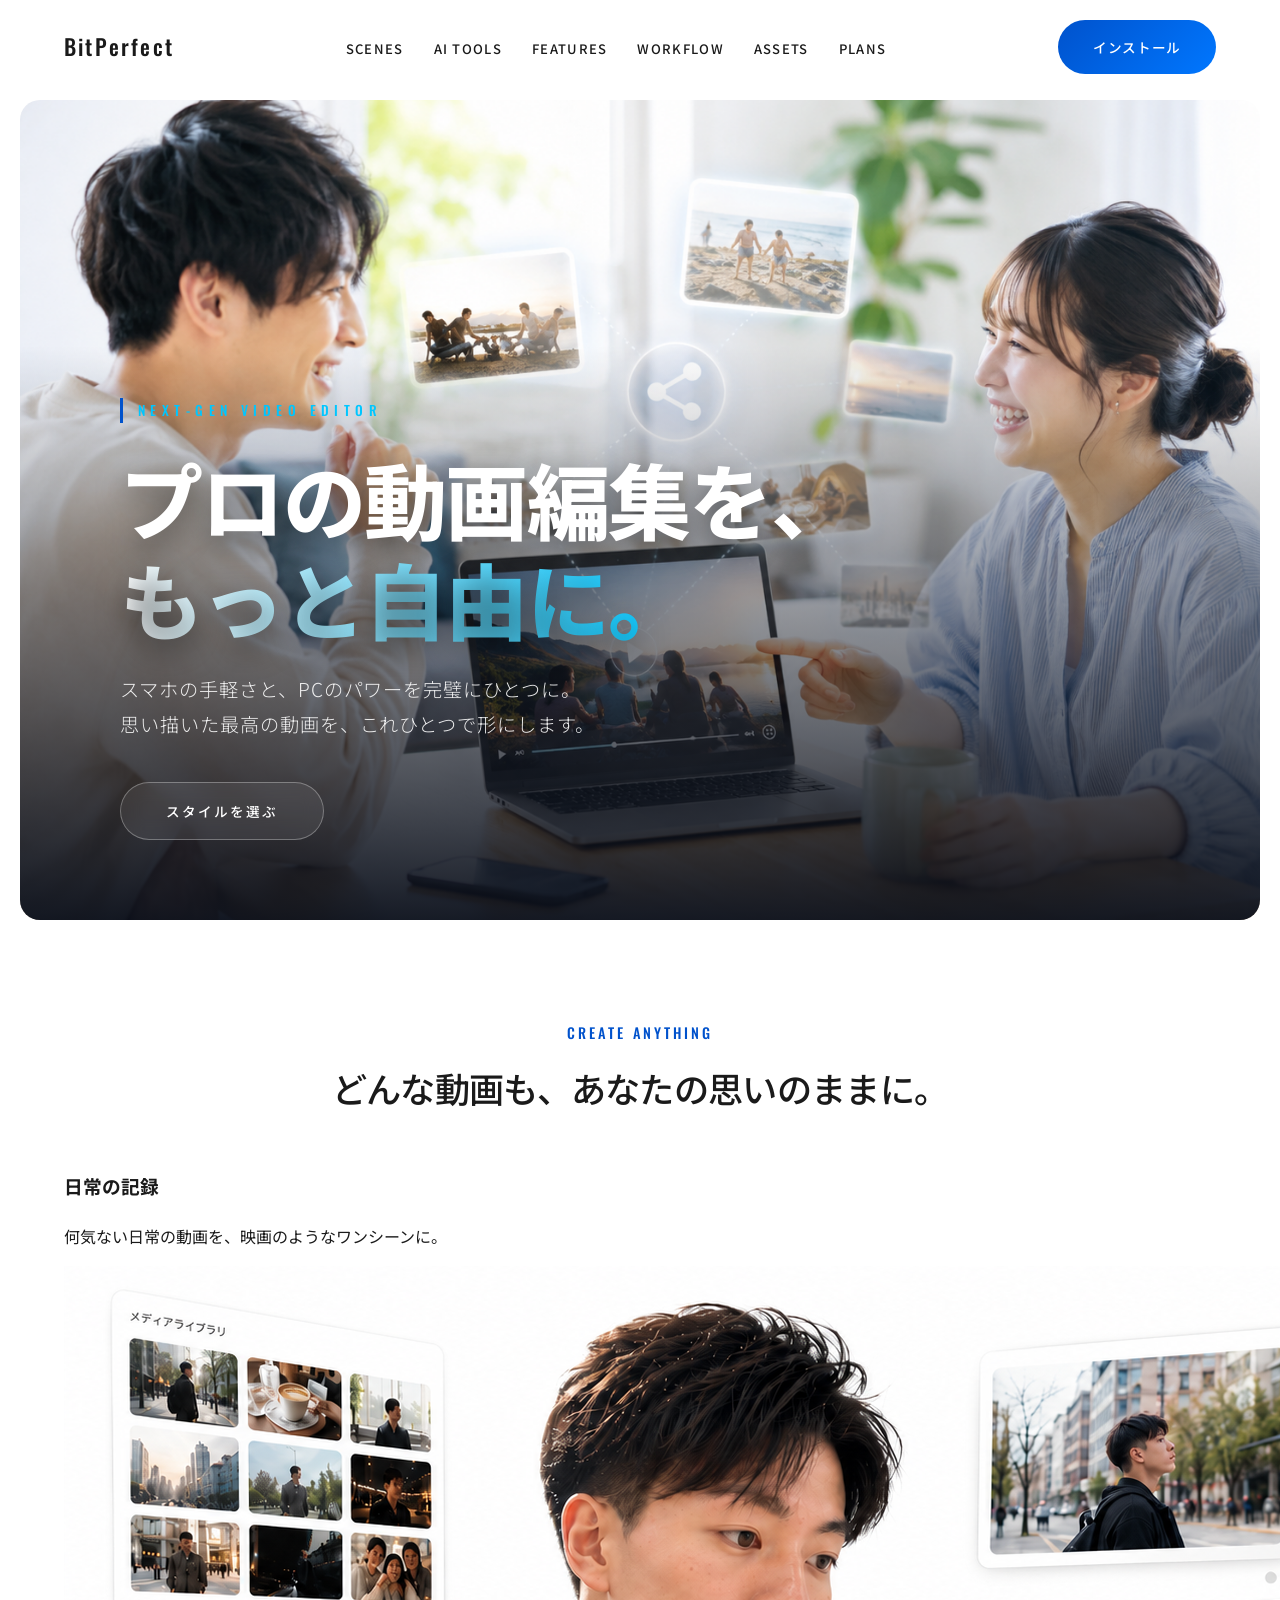
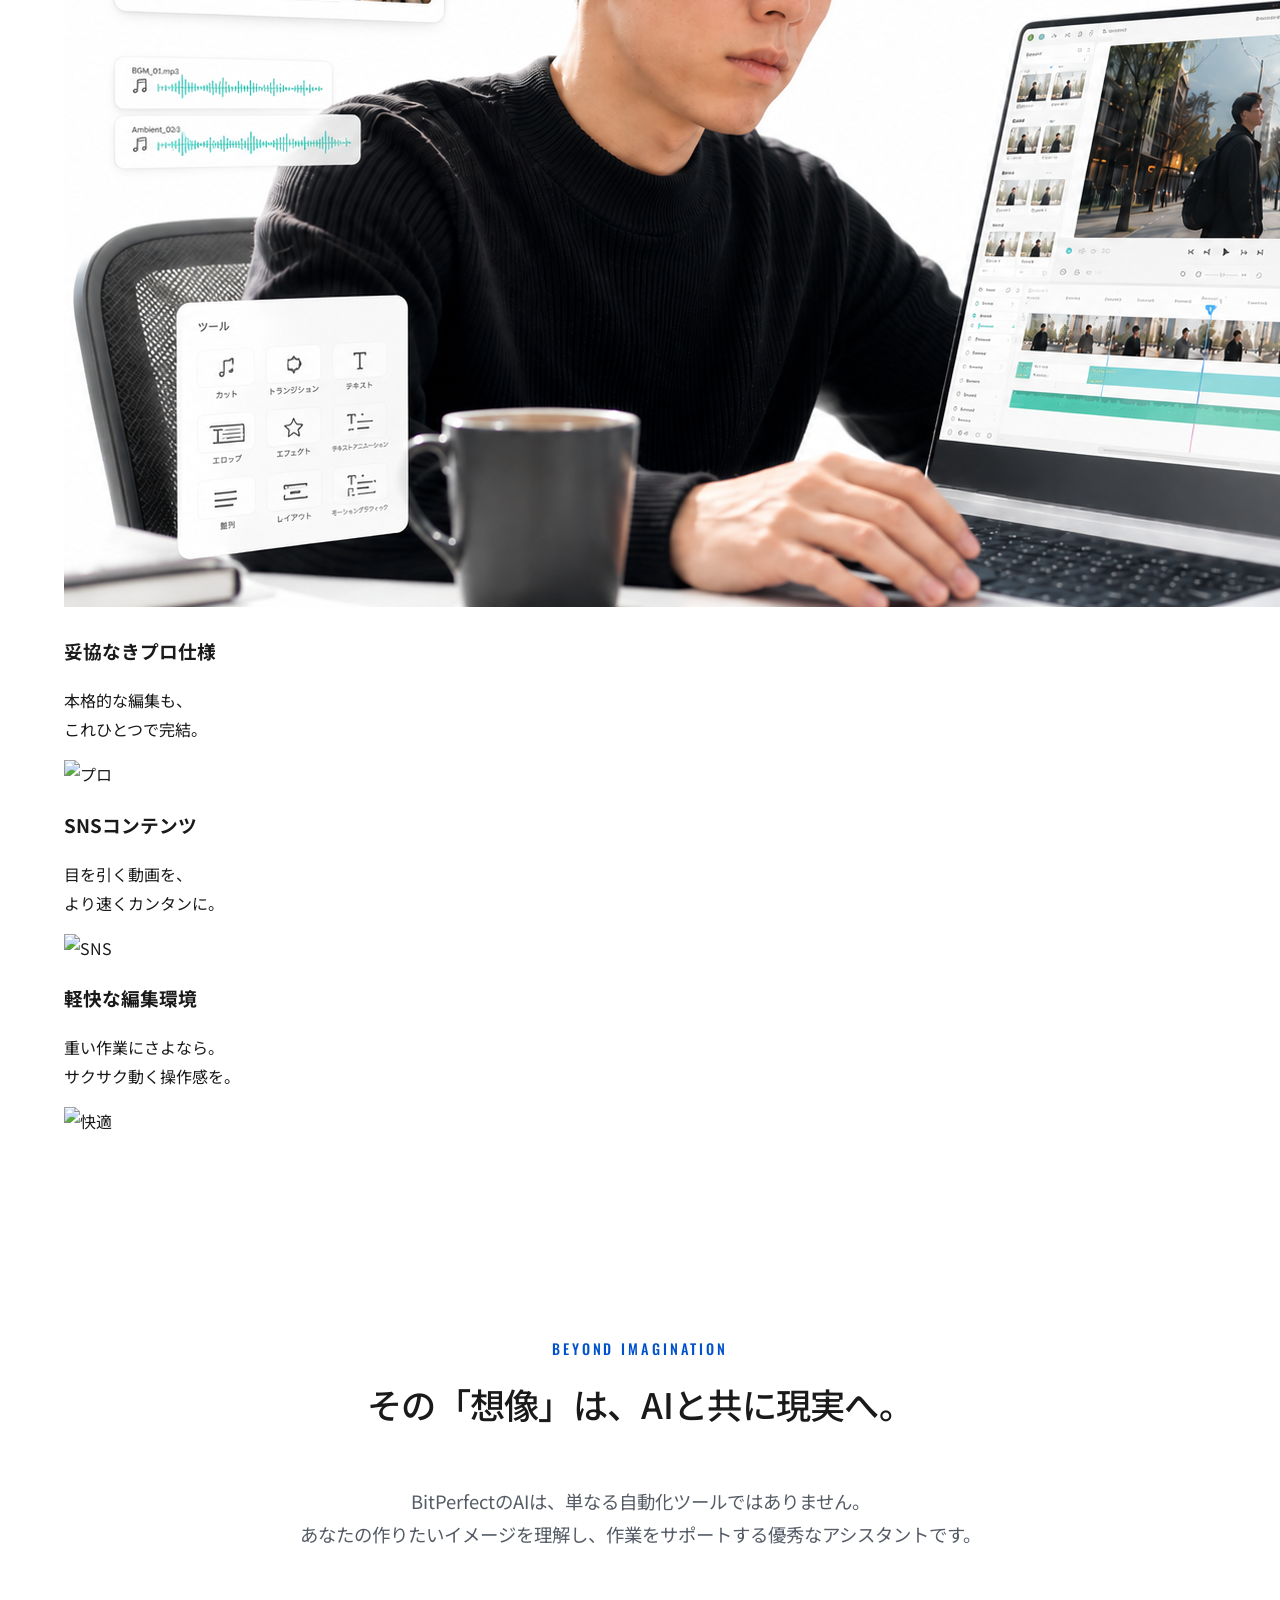
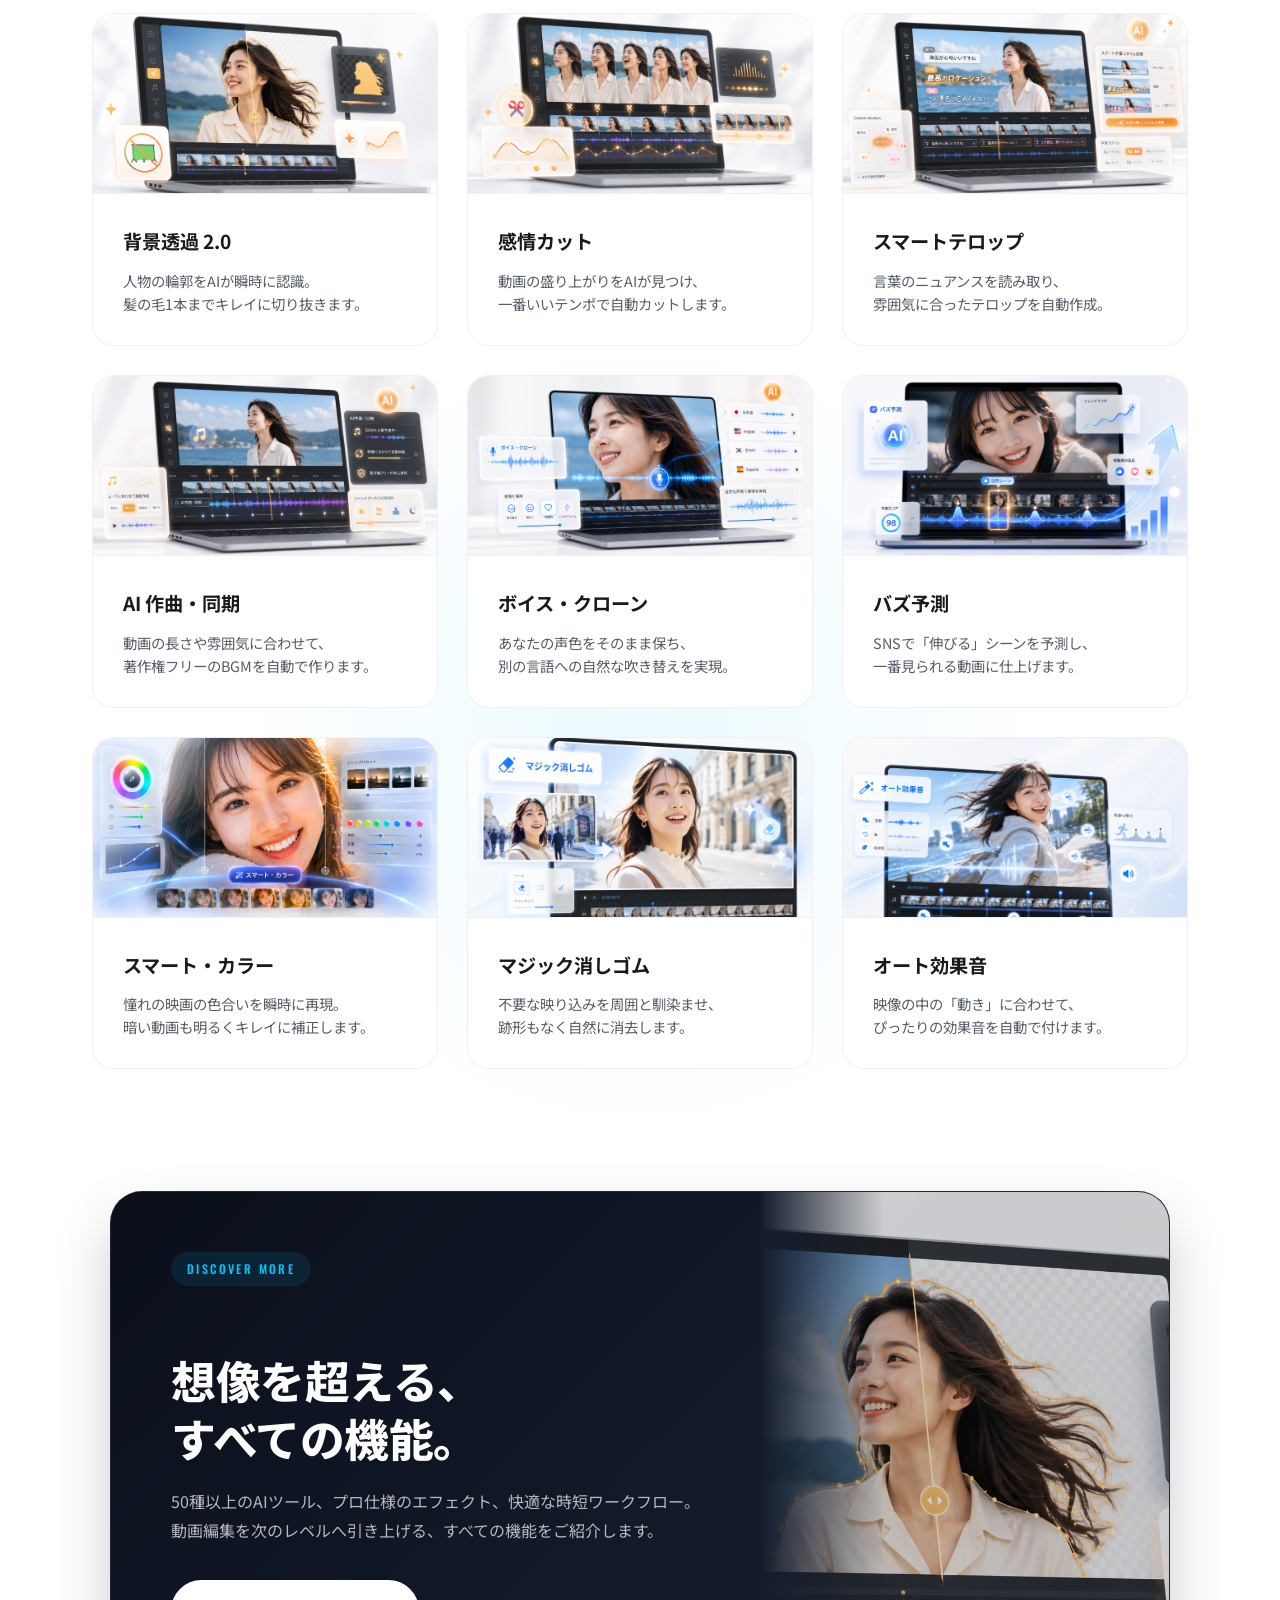
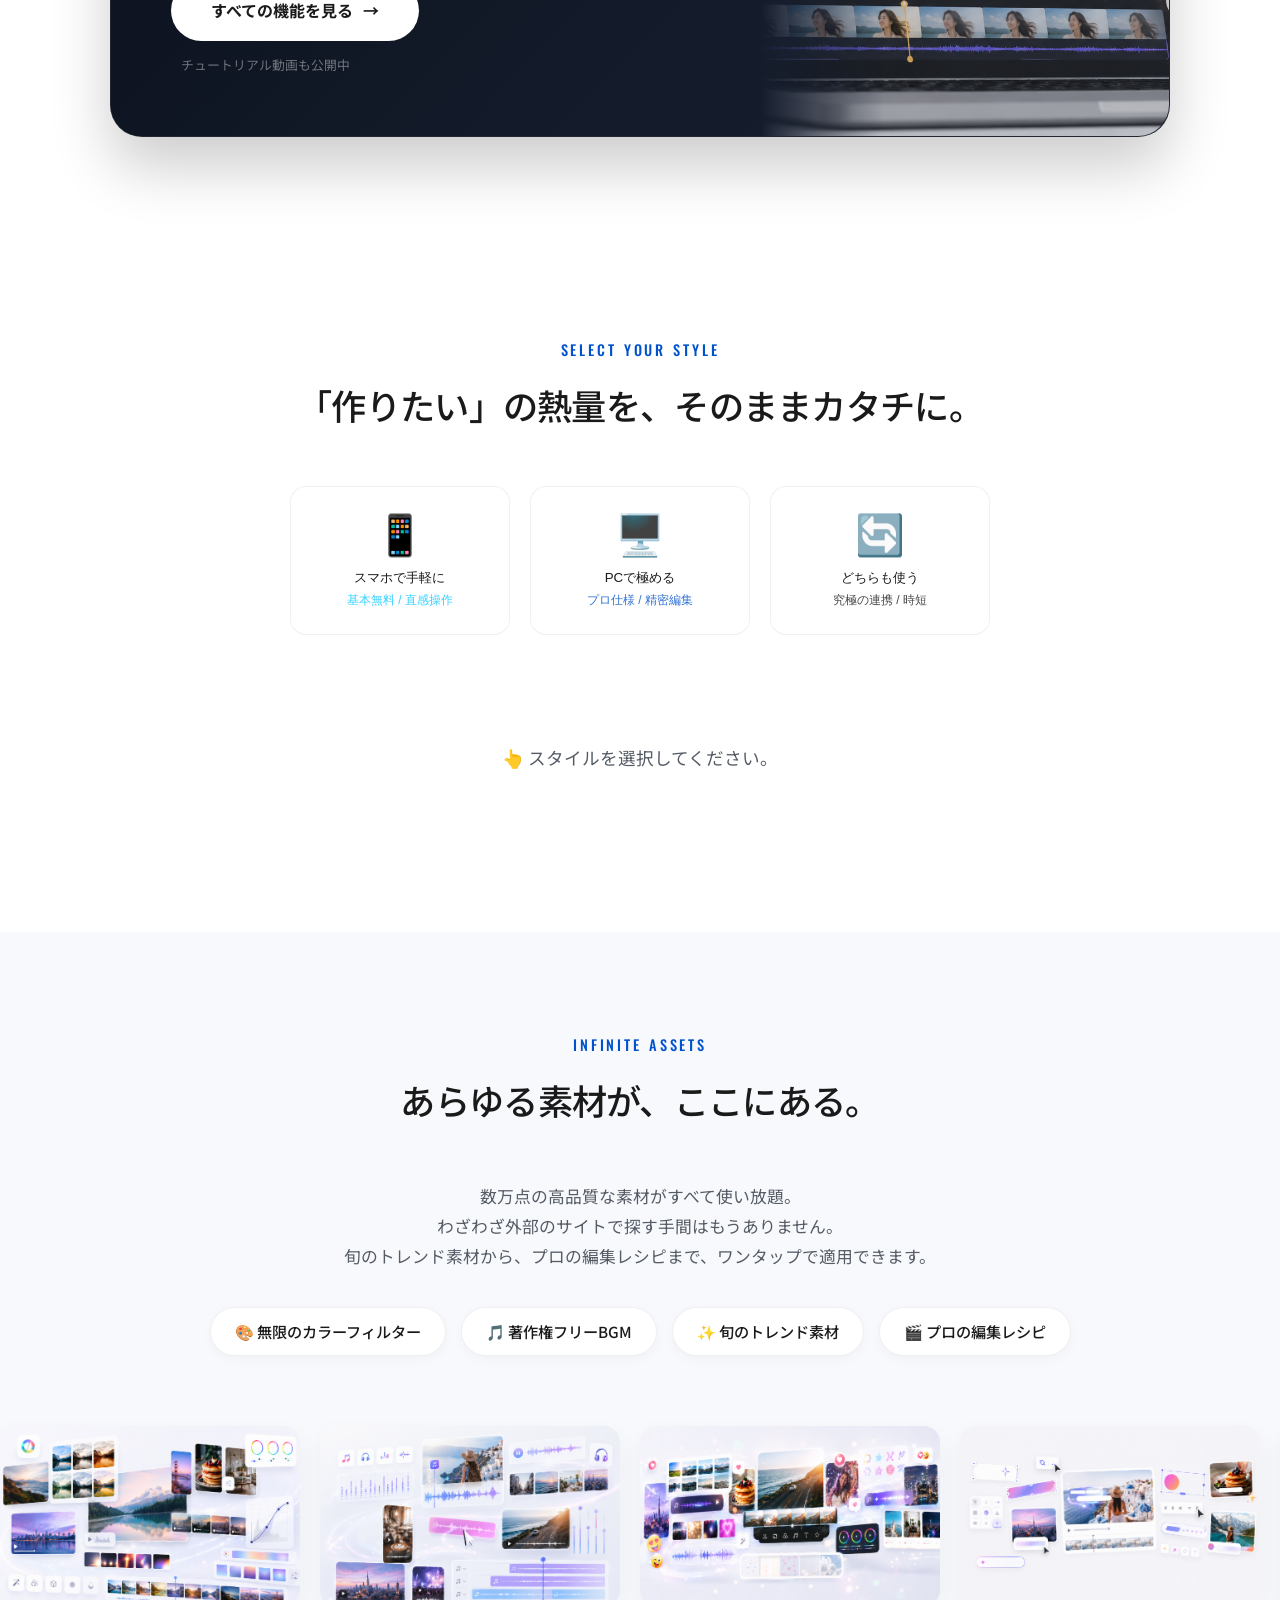
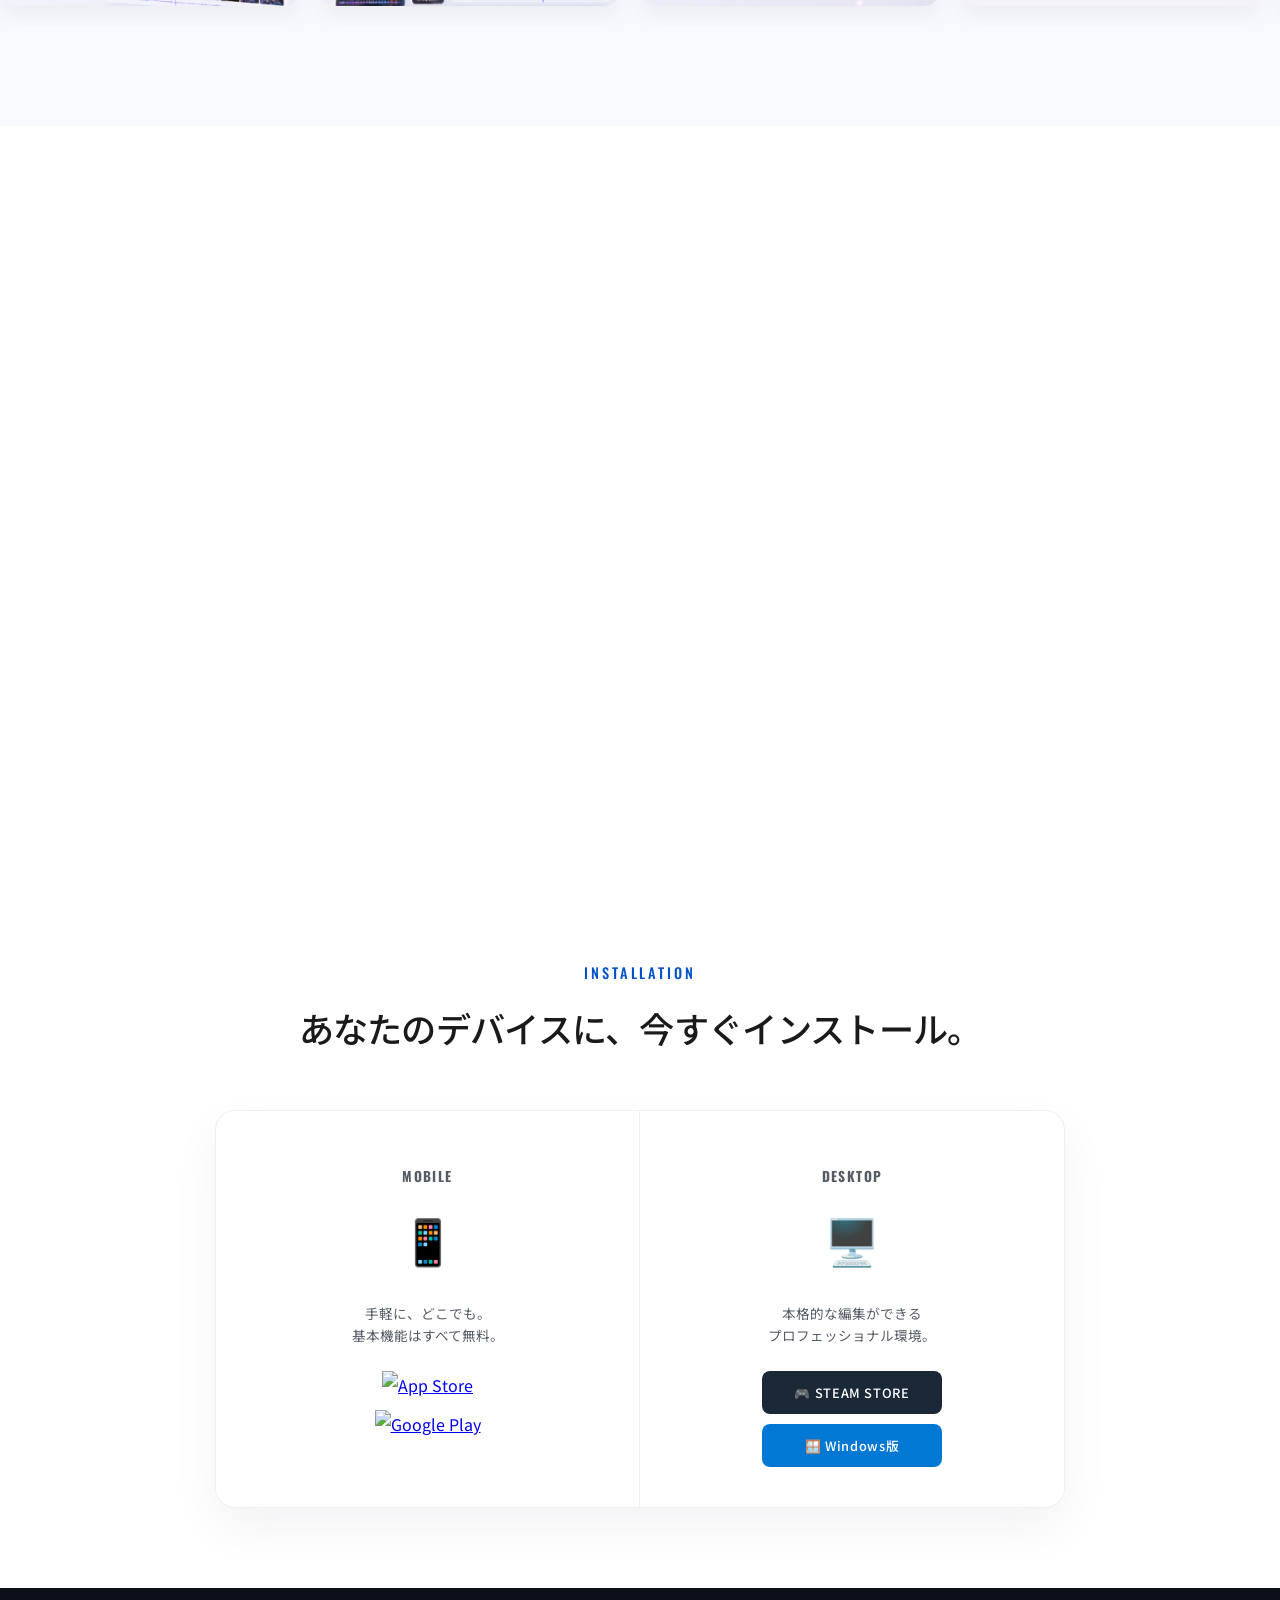
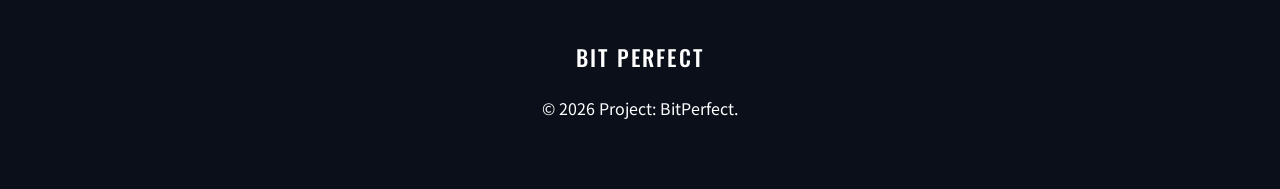
==== commit c3bfa836: "Update layout and styles for use cases section; add new images" ====
--- a/index.html
+++ b/index.html
@@ -76,40 +76,46 @@
             </div>
         </section>
 
-        <section id="use-cases" class="framed-outer">
+       <section id="use-cases" class="framed-outer">
             <div class="sec-title fade-up">
                 <span class="en en-title">CREATE ANYTHING</span>
                 <h2 class="jp">どんな動画も、あなたの思いのままに。</h2>
             </div>
-            <div class="square-grid-container fade-up">
-                <div class="square-card">
-                    <img src="bp16.png" alt="日常">
-                    <div class="square-content">
+            
+            <div class="bento-grid-container fade-up">
+                
+                <div class="bento-card bento-tall">
+                    <div class="bento-content">
                         <h3>日常の記録</h3>
-                        <p>何気ない日常の動画を、<br class="pc">映画のようなワンシーンに。</p>
-                    </div>
-                </div>
-                <div class="square-card">
-                    <img src="bp17.png" alt="SNS">
-                    <div class="square-content">
+                        <p>何気ない日常の動画を、映画のようなワンシーンに。</p>
+                    </div>
+                    <img src="bp16.png" alt="日常" class="bento-img bento-img-bottom">
+                </div>
+
+                <div class="bento-card bento-wide">
+                    <div class="bento-content bento-content-left">
+                        <h3>妥協なきプロ仕様</h3>
+                        <p>本格的な編集も、<br>これひとつで完結。</p>
+                    </div>
+                    <img src="bp19.png" alt="プロ" class="bento-img bento-img-right">
+                </div>
+
+                <div class="bento-card">
+                    <div class="bento-content">
                         <h3>SNSコンテンツ</h3>
-                        <p>目を引く短い動画を、<br class="pc">より速く、カンタンに。</p>
-                    </div>
-                </div>
-                <div class="square-card">
-                    <img src="bp18.png" alt="快適">
-                    <div class="square-content">
+                        <p>目を引く動画を、<br>より速くカンタンに。</p>
+                    </div>
+                    <img src="bp17.png" alt="SNS" class="bento-img bento-img-bottom">
+                </div>
+
+                <div class="bento-card">
+                    <div class="bento-content">
                         <h3>軽快な編集環境</h3>
-                        <p>重いパソコン作業にさよなら。<br class="pc">サクサク動く快適な操作感を。</p>
-                    </div>
-                </div>
-                <div class="square-card">
-                    <img src="bp19.png" alt="プロ">
-                    <div class="square-content">
-                        <h3>妥協なきプロ仕様</h3>
-                        <p>プロ向けの本格的な編集も、<br class="pc">これひとつで完結します。</p>
-                    </div>
-                </div>
+                        <p>重い作業にさよなら。<br>サクサク動く操作感を。</p>
+                    </div>
+                    <img src="bp18.png" alt="快適" class="bento-img bento-img-bottom">
+                </div>
+
             </div>
         </section>
 
@@ -234,10 +240,10 @@
 
             <div class="marquee-wrapper fade-up">
                 <div class="marquee-track">
-                    <img src="bp3.png" alt="アセット"><img src="bp4.png" alt="アセット"><img src="bp5.png" alt="アセット">
-                    <img src="bp6.png" alt="アセット"><img src="bp1.png" alt="アセット"><img src="bp2.png" alt="アセット">
-                    <img src="bp3.png" alt="アセット"><img src="bp4.png" alt="アセット"><img src="bp5.png" alt="アセット">
-                    <img src="bp6.png" alt="アセット"><img src="bp1.png" alt="アセット"><img src="bp2.png" alt="アセット">
+                    <img src="bp20.png" alt="アセット"><img src="bp21.png" alt="アセット"><img src="bp22.png" alt="アセット">
+                    <img src="bp23.png" alt="アセット"><img src="bp24.png" alt="アセット"><img src="bp25.png" alt="アセット">
+                    <img src="bp20.png" alt="アセット"><img src="bp21.png" alt="アセット"><img src="bp22.png" alt="アセット">
+                    <img src="bp23.png" alt="アセット"><img src="bp24.png" alt="アセット"><img src="bp25.png" alt="アセット">
                 </div>
             </div>
         </section>
--- a/style.css
+++ b/style.css
@@ -370,62 +370,71 @@
 }
 
 /* ==========================================================================
-   USE CASES (CREATE ANYTHING)
+   USE CASES (ミニマル・ホワイトレイアウト)
    ========================================================================== */
-.framed-outer {
-    padding-top: 80px;
-    padding-left: 20px;
-    padding-right: 20px;
-    padding-bottom: 20px;
-    box-sizing: border-box;
-}
-
 .square-grid-container {
     display: grid;
-    grid-template-columns: repeat(4, 1fr);
-    gap: 20px;
+    /* ★4列から2列に変更し、1枚を大きく見せる */
+    grid-template-columns: repeat(2, 1fr);
+    /* ★余白（gap）を広げてゆとりを持たせる */
+    gap: 60px;
+    max-width: 1100px;
+    margin: 0 auto;
 }
 
 .square-card {
     position: relative;
-    aspect-ratio: 1/1;
-    overflow: hidden;
-    border-radius: 12px;
-}
-
-.square-card img {
-    width: 100%;
-    height: 100%;
-    object-fit: cover;
-    transition: transform 0.6s ease;
-}
-
-.square-card:hover img {
-    transform: scale(1.05);
+    /* ★四角い枠（aspect-ratio）を外し、高さ自由にする */
+    height: auto;
+    background: transparent; /* 背景は透明に */
+    display: flex;
+    flex-direction: column;
+    align-items: center; /* 中央揃え */
+    overflow: visible; /* 画像の影などが切れないようにする */
+}
+
+/* ★画像そのもののスタイリング */
+.use-case-img {
+    width: auto;
+    max-width: 90%; /* 横幅は少し余裕を持たせる */
+    height: auto;
+    max-height: 350px; /* PCで美しいサイズ感に固定 */
+    display: block;
+    margin-bottom: 30px; /* 画像とテキストの距離 */
+    border-radius: 8px; /* 好みで角を少し丸く */
+    transition: transform 0.6s cubic-bezier(0.16, 1, 0.3, 1), box-shadow 0.6s;
+    /* ★白背景に溶け込むよう、影はごく薄く設定 */
+    box-shadow: 0 10px 40px rgba(0, 0, 0, 0.04);
+}
+
+/* ホバーした時のアニメーション（ふわっと浮き上がる） */
+.square-card:hover .use-case-img {
+    transform: translateY(-10px) scale(1.02);
+    box-shadow: 0 20px 60px rgba(0, 82, 204, 0.08); /* 青みを帯びた薄い影 */
 }
 
 .square-content {
-    position: absolute;
-    bottom: 0;
-    left: 0;
-    width: 100%;
-    padding: 25px;
-    background: linear-gradient(to top, rgba(0,0,0,0.9), transparent);
-    color: #fff;
-    box-sizing: border-box;
+    /* ★ overlaid position (absoluteなど) を解除 */
+    position: static;
+    width: 100%;
+    padding: 0;
+    background: transparent;
+    text-align: center;
+    color: var(--text-main); /* 文字を黒に戻す */
 }
 
 .square-content h3 {
-    font-size: 1.25rem;
-    margin: 0 0 8px 0;
+    font-size: 1.6rem;
     font-weight: 700;
+    margin-bottom: 12px;
+    color: var(--text-main);
 }
 
 .square-content p {
-    font-size: 0.85rem;
+    font-size: 1rem;
     margin: 0;
-    color: rgba(255,255,255,0.8);
-    line-height: 1.6;
+    color: var(--text-sub);
+    line-height: 1.8;
 }
 
 /* ==========================================================================
@@ -1077,9 +1086,19 @@
         line-height: 1.6;
     }
     
-    .square-grid-container, .modern-grid {
-        grid-template-columns: 1fr;
-    }
+    @media (max-width: 768px) {
+    .square-grid-container {
+        grid-template-columns: 1fr; /* スマホでは縦1列 */
+        gap: 50px;
+        padding: 0 15px;
+    }
+    .use-case-img {
+        max-height: 250px; /* スマホでは少し小さく */
+    }
+    .square-content h3 {
+        font-size: 1.4rem;
+    }
+}
     
     /* ダークバナーのスマホ対応 */
     .cta-banner-split {
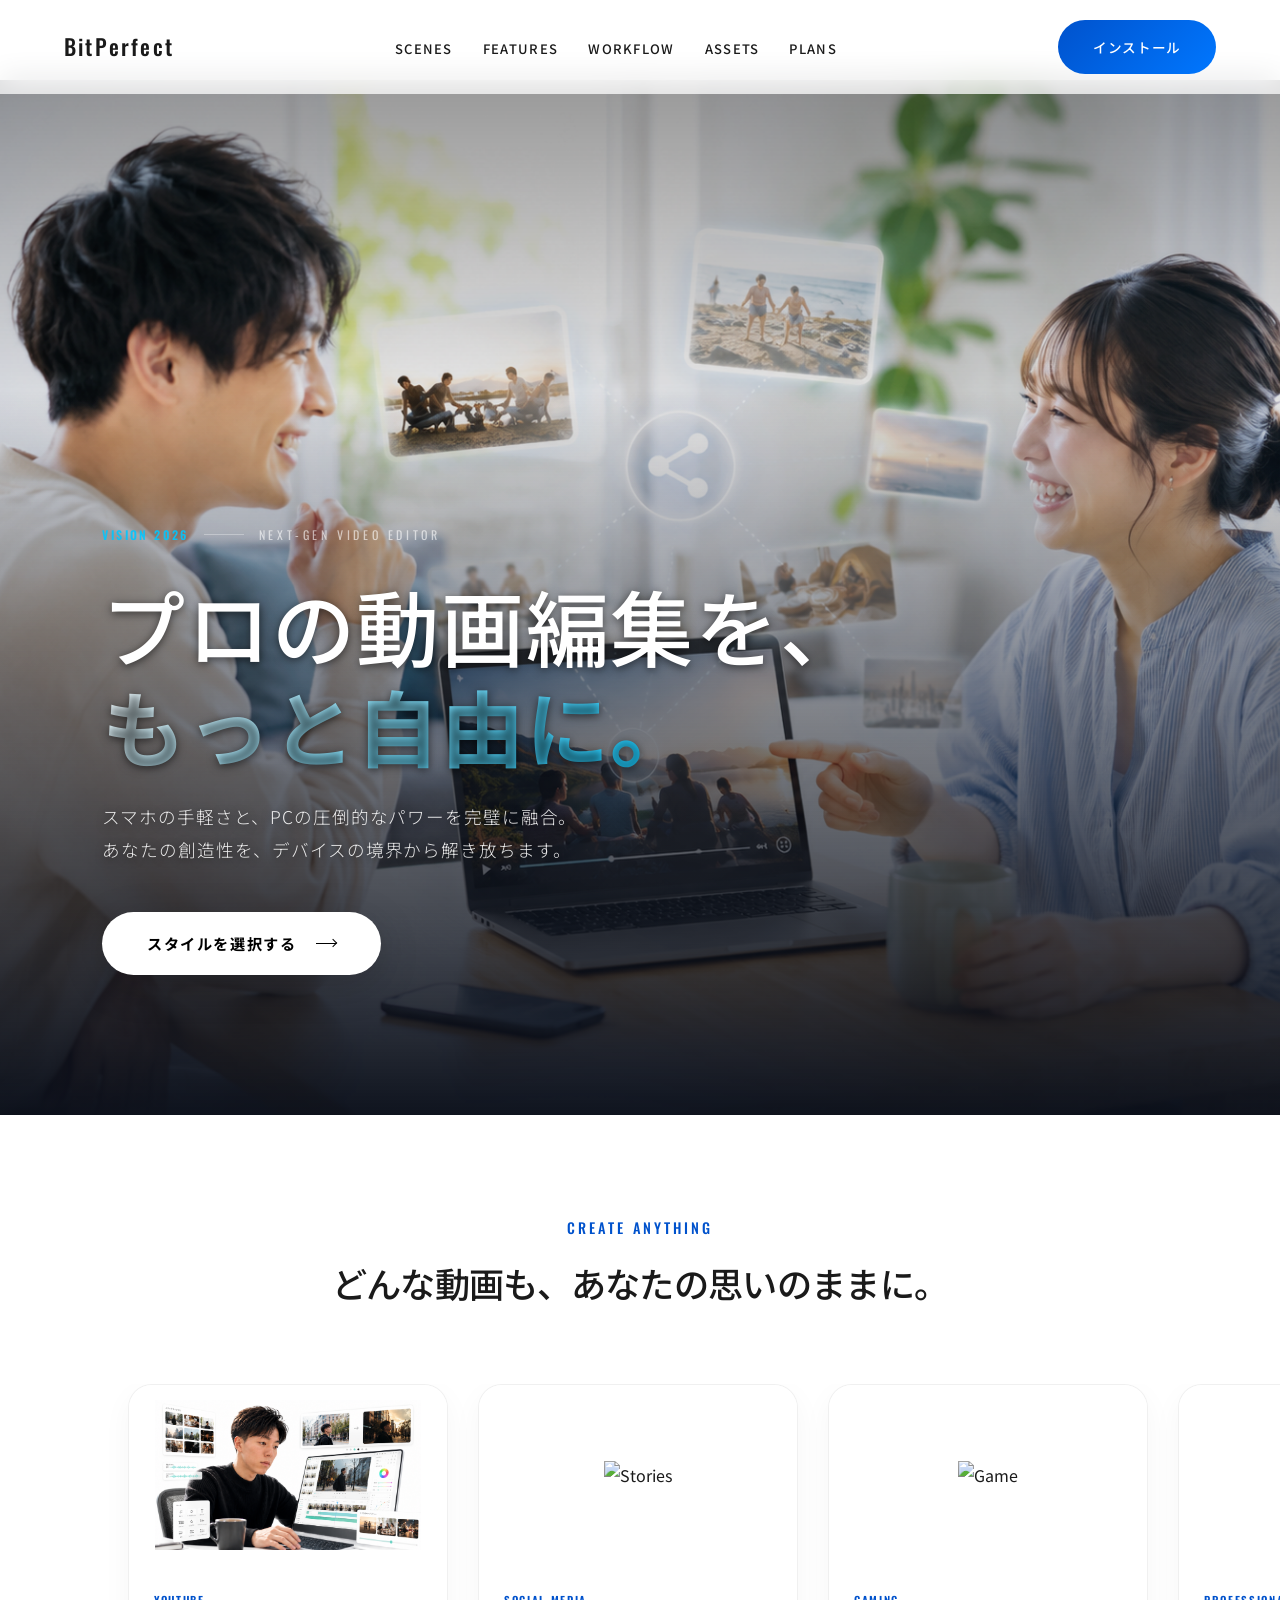
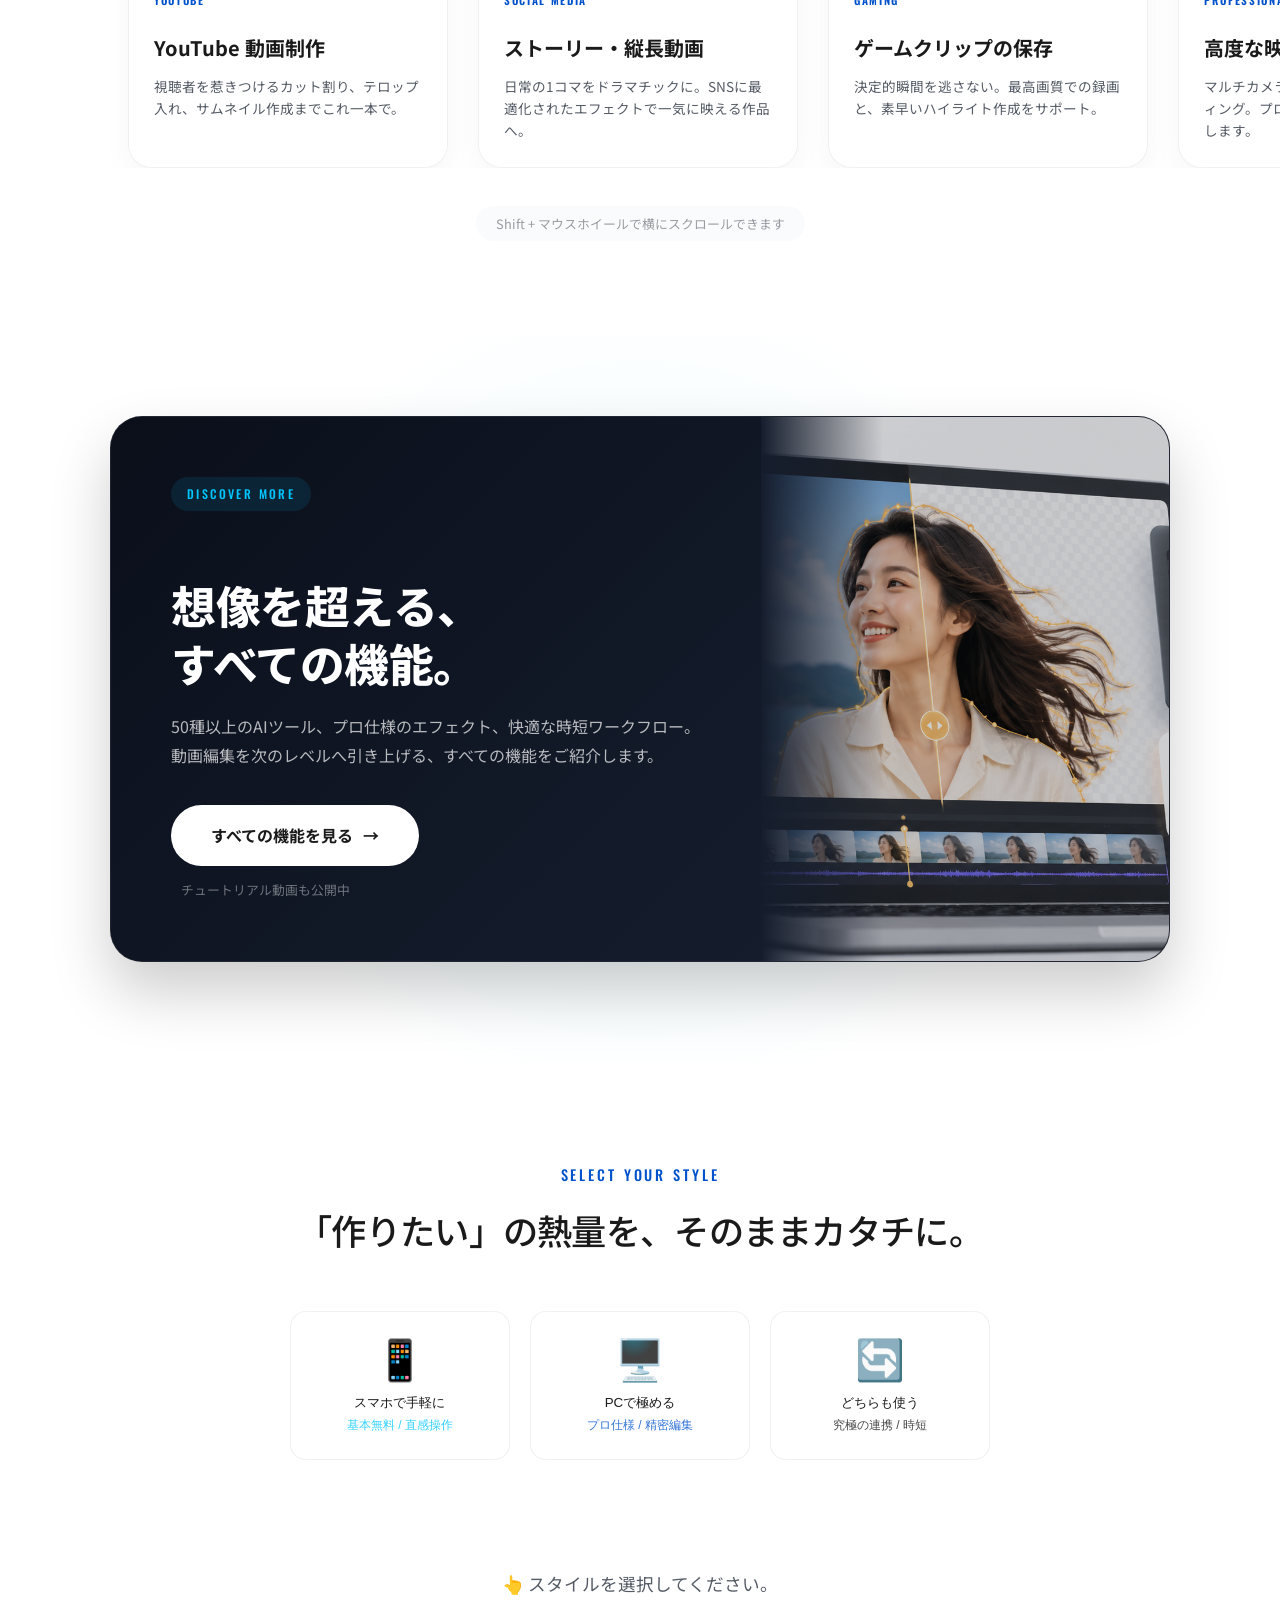
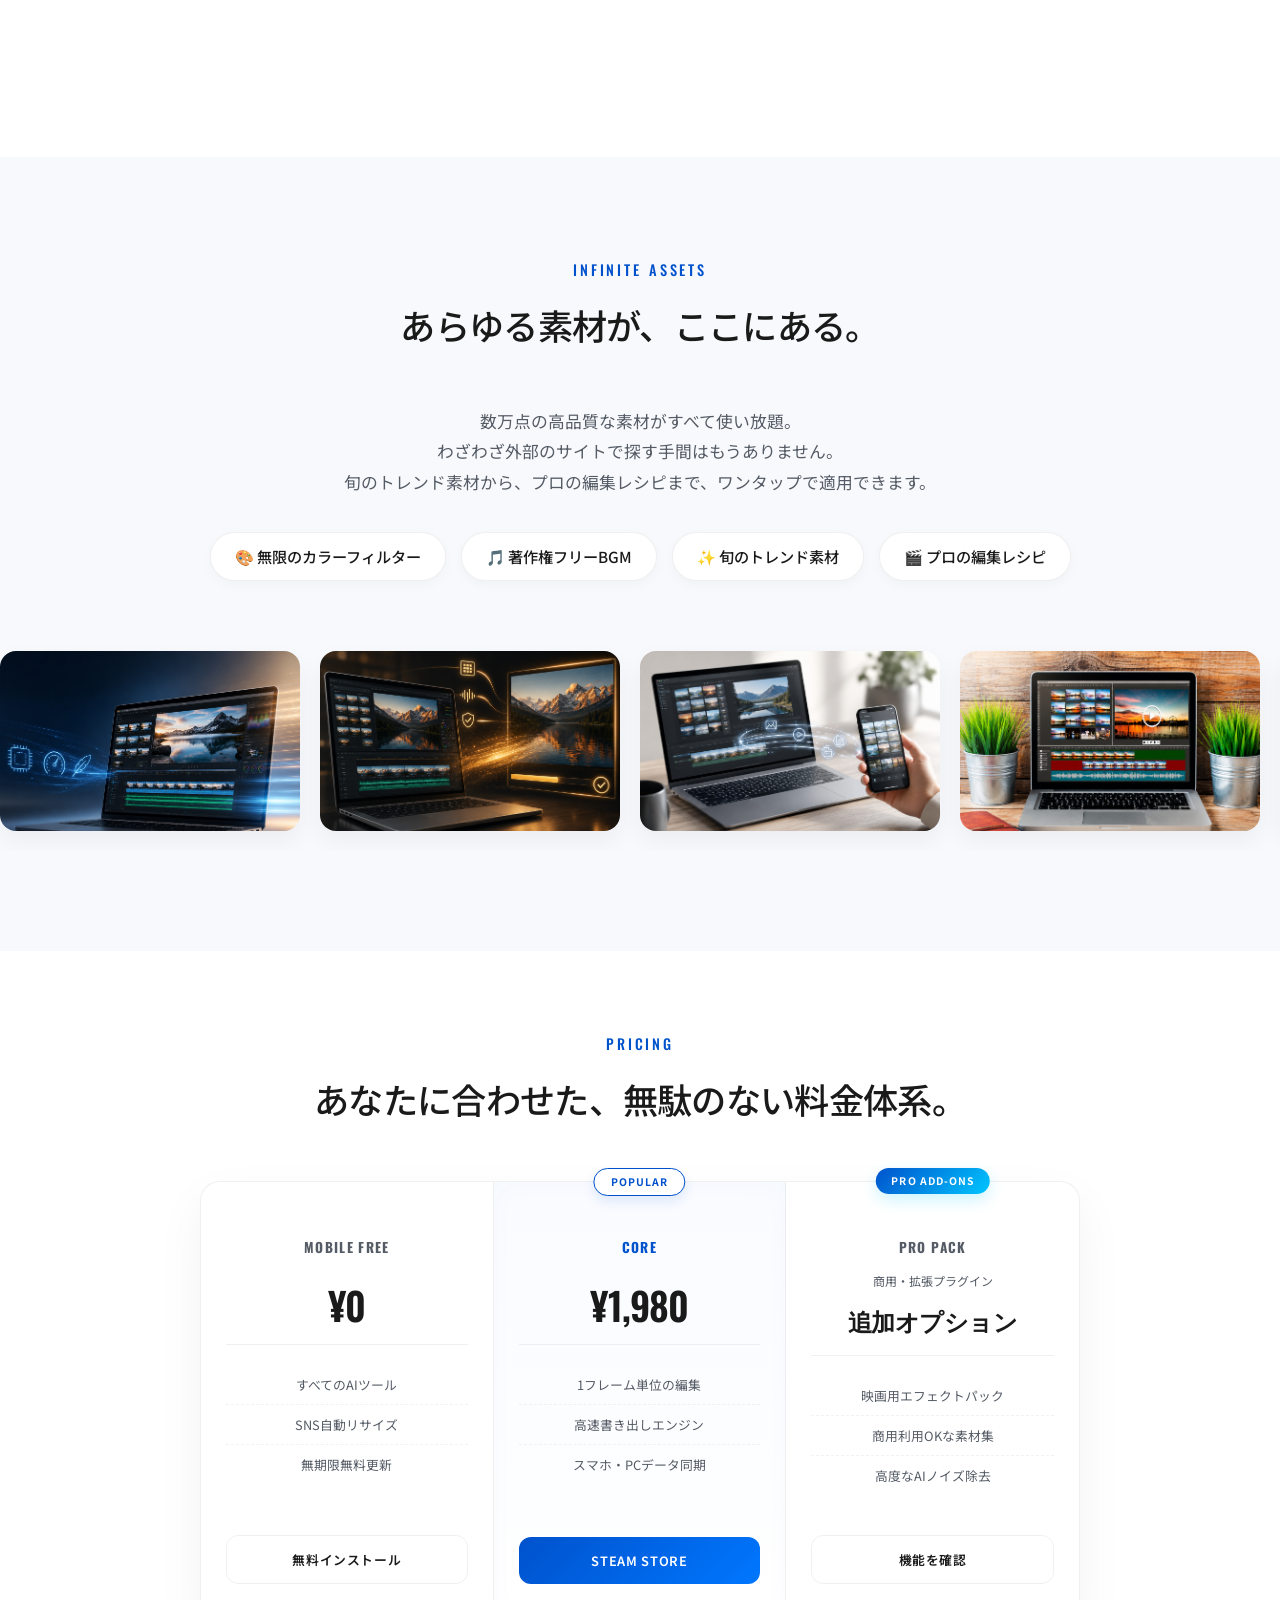
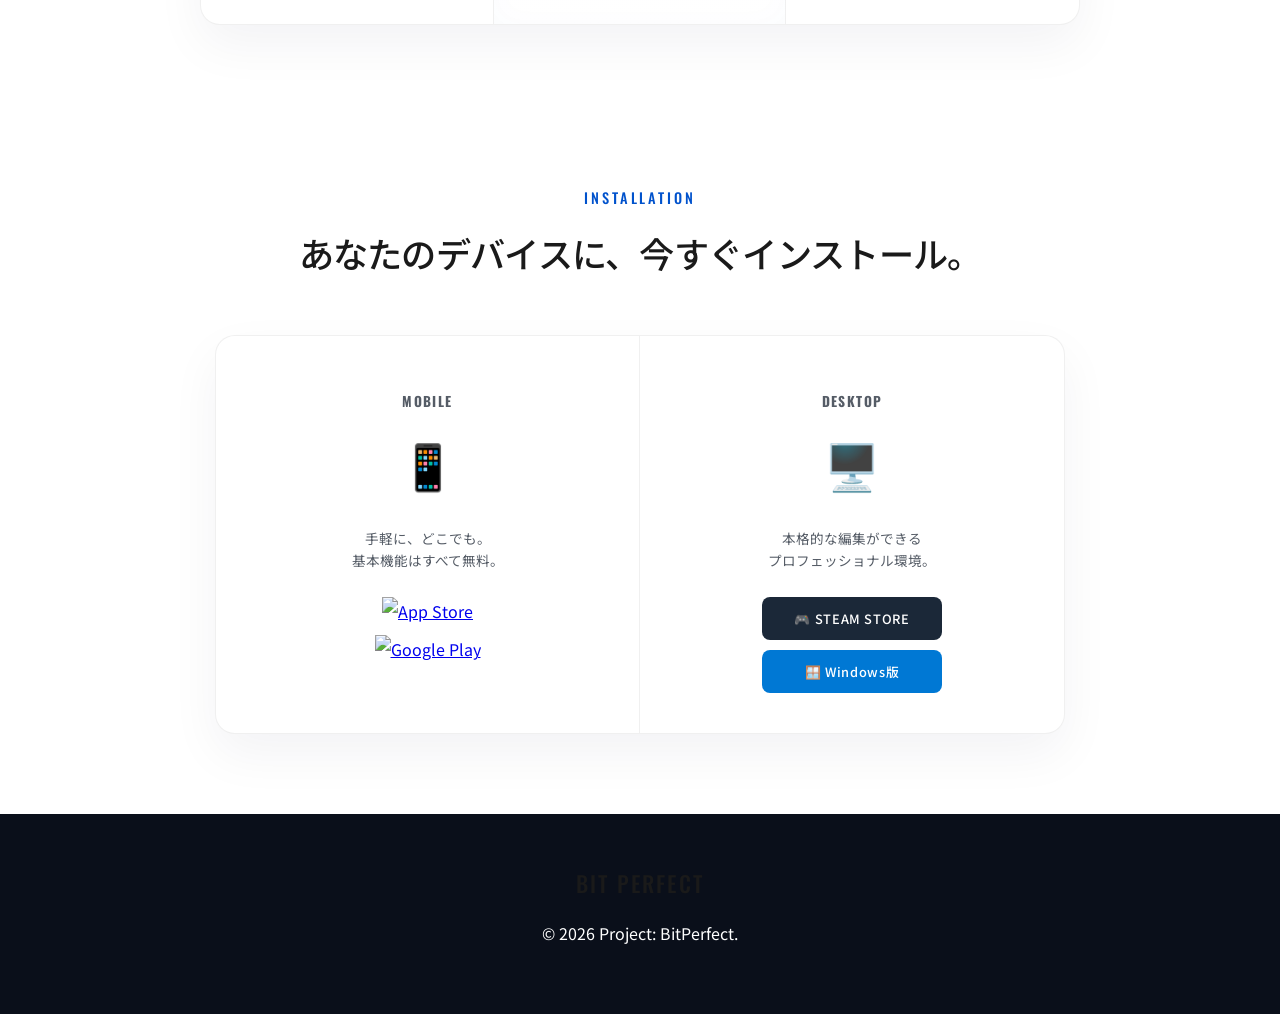
==== commit b4d05d32: "Refactor smooth scrolling and slider functionality; enhance styles for better responsiveness and vis" ====
--- a/index.html
+++ b/index.html
@@ -6,17 +6,16 @@
     <title>Project: BitPerfect | 究極の動画編集体験</title>
     <link rel="preconnect" href="https://fonts.googleapis.com">
     <link rel="preconnect" href="https://fonts.gstatic.com" crossorigin>
-    <link href="https://fonts.googleapis.com/css2?family=Noto+Sans+JP:wght@300;400;500;700&family=Oswald:wght@300;400;500;700&display=swap" rel="stylesheet">
+    <link href="https://fonts.googleapis.com/css2?family=Noto+Sans+JP:wght@300;400;500;700;900&family=Oswald:wght@300;400;500;600;700&display=swap" rel="stylesheet">
     <link rel="stylesheet" href="style.css">
 </head>
 <body>
 
     <header>
-        <div class="logo">BitPerfect</div>
+        <a href="#" class="logo" onclick="window.scrollTo({top: 0, behavior: 'smooth'}); return false;">BitPerfect</a>
         <nav>
             <ul>
                 <li><a href="#use-cases">SCENES</a></li>
-                <li><a href="#ai-features">AI TOOLS</a></li>
                 <li><a href="#all-features">FEATURES</a></li>
                 <li><a href="#experience">WORKFLOW</a></li>
                 <li><a href="#ecosystem">ASSETS</a></li>
@@ -27,46 +26,61 @@
     </header>
 
     <main>
-        <section id="main-slider" class="slider-outer">
-            <div class="slider-container fade-up">
+        <section id="main-slider" class="slider-outer full-impact">
+            <div class="slider-container">
                 <div class="slider-track">
                     
                     <div class="slide">
                         <div class="slide-bg-image" style="background-image: url('bp1.png');"></div>
-                        <div class="slide-gradient-bottom"></div>
-                        <div class="slide-content bottom-left">
-                            <span class="hero-label">NEXT-GEN VIDEO EDITOR</span>
-                            <h1 class="hero-title">
-                                プロの動画編集を、<br class="pc">
-                                <span class="text-gradient">もっと自由に。</span>
-                            </h1>
-                            <p class="hero-subtitle">
-                                スマホの手軽さと、PCのパワーを完璧にひとつに。<br class="pc">
-                                思い描いた最高の動画を、これひとつで形にします。
-                            </p>
-                            <div class="cta-group">
-                                <a href="#experience" class="btn btn-primary">スタイルを選ぶ</a>
+                        <div class="slide-gradient-overlay"></div>
+                        <div class="slide-content">
+                            <div class="content-inner-box fade-up">
+                                <div class="hero-header">
+                                    <span class="hero-category">VISION 2026</span>
+                                    <span class="hero-separator"></span>
+                                    <span class="hero-label">NEXT-GEN VIDEO EDITOR</span>
+                                </div>
+                                <h1 class="hero-title">
+                                    プロの動画編集を、<br class="pc">
+                                    <span class="text-gradient-glow">もっと自由に。</span>
+                                </h1>
+                                <p class="hero-subtitle">
+                                    スマホの手軽さと、PCの圧倒的なパワーを完璧に融合。<br class="pc">
+                                    あなたの創造性を、デバイスの境界から解き放ちます。
+                                </p>
+                                <div class="cta-group">
+                                    <a href="#experience" class="btn-hero-premium">
+                                        <span>スタイルを選択する</span>
+                                        <i class="arrow-right"></i>
+                                    </a>
+                                </div>
                             </div>
                         </div>
                     </div>
 
                     <div class="slide">
                         <div class="slide-bg-image" style="background-image: url('bp2.png');"></div>
-                        <div class="slide-gradient-left"></div>
-                        <div class="slide-content center-left">
-                            <div class="vision-text-left">
-                                <span class="vision-label">ZERO FRICTION</span>
-                                <h2 class="vision-title">
+                        <div class="slide-gradient-overlay"></div>
+                        <div class="slide-content">
+                            <div class="content-inner-box fade-up">
+                                <div class="hero-header">
+                                    <span class="hero-category">PERFORMANCE</span>
+                                    <span class="hero-separator"></span>
+                                    <span class="hero-label">ZERO FRICTION</span>
+                                </div>
+                                <h1 class="hero-title">
                                     「重さ」から、<br class="pc">
-                                    <span class="text-accent">解き放つ。</span>
-                                </h2>
-                                <div class="vision-description">
-                                    スマホとPCの境界線をなくし、いつでもどこでも続きを編集。<br class="pc">
-                                    重くなりがちな4K動画も、指先に吸い付く「なめらかな操作感」で動きます。<br class="pc">
-                                    ストレスゼロの環境で、あなたの作品を世界へ届けましょう。
-                                </div>
-                                <div class="cta-group" style="margin-top: 45px;">
-                                    <a href="#ai-features" class="btn btn-primary">機能の詳細を見る</a>
+                                    <span class="text-gradient-glow">解き放つ。</span>
+                                </h1>
+                                <p class="hero-subtitle">
+                                    4K映像も、重厚なエフェクトも、指先に吸い付くなめらかな操作感で。<br class="pc">
+                                    待機時間ゼロの次世代編集環境が、ここから始まります。
+                                </p>
+                                <div class="cta-group">
+                                    <a href="#all-features" class="btn-hero-premium">
+                                        <span>すべての機能を見る</span>
+                                        <i class="arrow-right"></i>
+                                    </a>
                                 </div>
                             </div>
                         </div>
@@ -76,73 +90,83 @@
             </div>
         </section>
 
-       <section id="use-cases" class="framed-outer">
+        <section id="use-cases" class="framed-outer">
             <div class="sec-title fade-up">
                 <span class="en en-title">CREATE ANYTHING</span>
                 <h2 class="jp">どんな動画も、あなたの思いのままに。</h2>
             </div>
             
-            <div class="bento-grid-container fade-up">
-                
-                <div class="bento-card bento-tall">
-                    <div class="bento-content">
-                        <h3>日常の記録</h3>
-                        <p>何気ない日常の動画を、映画のようなワンシーンに。</p>
-                    </div>
-                    <img src="bp16.png" alt="日常" class="bento-img bento-img-bottom">
-                </div>
-
-                <div class="bento-card bento-wide">
-                    <div class="bento-content bento-content-left">
-                        <h3>妥協なきプロ仕様</h3>
-                        <p>本格的な編集も、<br>これひとつで完結。</p>
-                    </div>
-                    <img src="bp19.png" alt="プロ" class="bento-img bento-img-right">
-                </div>
-
-                <div class="bento-card">
-                    <div class="bento-content">
-                        <h3>SNSコンテンツ</h3>
-                        <p>目を引く動画を、<br>より速くカンタンに。</p>
-                    </div>
-                    <img src="bp17.png" alt="SNS" class="bento-img bento-img-bottom">
-                </div>
-
-                <div class="bento-card">
-                    <div class="bento-content">
-                        <h3>軽快な編集環境</h3>
-                        <p>重い作業にさよなら。<br>サクサク動く操作感を。</p>
-                    </div>
-                    <img src="bp18.png" alt="快適" class="bento-img bento-img-bottom">
-                </div>
-
-            </div>
-        </section>
-
-        <section id="ai-features">
+            <div class="horizontal-scroll-wrapper fade-up">
+                <div class="scroll-container">
+                    
+                    <div class="scroll-card">
+                        <div class="card-image-box">
+                            <img src="bp16.png" alt="YouTube">
+                        </div>
+                        <div class="card-info">
+                            <span class="card-tag">YouTube</span>
+                            <h3>YouTube 動画制作</h3>
+                            <p>視聴者を惹きつけるカット割り、テロップ入れ、サムネイル作成までこれ一本で。</p>
+                        </div>
+                    </div>
+
+                    <div class="scroll-card">
+                        <div class="card-image-box">
+                            <img src="bp17.png" alt="Stories">
+                        </div>
+                        <div class="card-info">
+                            <span class="card-tag">Social Media</span>
+                            <h3>ストーリー・縦長動画</h3>
+                            <p>日常の1コマをドラマチックに。SNSに最適化されたエフェクトで一気に映える作品へ。</p>
+                        </div>
+                    </div>
+
+                    <div class="scroll-card">
+                        <div class="card-image-box">
+                            <img src="bp18.png" alt="Game">
+                        </div>
+                        <div class="card-info">
+                            <span class="card-tag">Gaming</span>
+                            <h3>ゲームクリップの保存</h3>
+                            <p>決定的瞬間を逃さない。最高画質での録画と、素早いハイライト作成をサポート。</p>
+                        </div>
+                    </div>
+
+                    <div class="scroll-card">
+                        <div class="card-image-box">
+                            <img src="bp19.png" alt="Advanced">
+                        </div>
+                        <div class="card-info">
+                            <span class="card-tag">Professional</span>
+                            <h3>高度な映像編集</h3>
+                            <p>マルチカメラ編集や精密なカラーグレーディング。プロのこだわりをミリ単位で形にします。</p>
+                        </div>
+                    </div>
+
+                    <div class="scroll-card">
+                        <div class="card-image-box">
+                            <img src="bp7.png" alt="AI Generation">
+                        </div>
+                        <div class="card-info">
+                            <span class="card-tag">AI Magic</span>
+                            <h3>AI 映像生成</h3>
+                            <p>プロンプトから新しい映像を生み出す。素材探しに時間をかけず、創造性を爆発させましょう。</p>
+                        </div>
+                    </div>
+
+                </div>
+            </div>
+            
+            <div class="scroll-hint fade-up">
+                <span class="hint-text">Shift + マウスホイールで横にスクロールできます</span>
+            </div>
+        </section>
+
+        <section id="ai-features" style="padding: 40px 0 100px 0;">
             <div class="ai-bg-glow"></div>
-            <div class="sec-title fade-up">
-                <span class="en en-title">BEYOND IMAGINATION</span>
-                <h2 class="jp">その「想像」は、AIと共に現実へ。</h2>
-            </div>
+            
             <div class="ai-content fade-up">
-                <p class="ai-lead">
-                    BitPerfectのAIは、単なる自動化ツールではありません。<br class="pc">
-                    あなたの作りたいイメージを理解し、作業をサポートする優秀なアシスタントです。
-                </p>
-                <div class="ai-grid modern-grid">
-                    <div class="ai-card"><div class="ai-card-inner"><img src="bp7.png" class="ai-card-image"><div class="ai-card-body"><h3>背景透過 2.0</h3><p>人物の輪郭をAIが瞬時に認識。<br class="pc">髪の毛1本までキレイに切り抜きます。</p></div></div></div>
-                    <div class="ai-card"><div class="ai-card-inner"><img src="bp8.png" class="ai-card-image"><div class="ai-card-body"><h3>感情カット</h3><p>動画の盛り上がりをAIが見つけ、<br class="pc">一番いいテンポで自動カットします。</p></div></div></div>
-                    <div class="ai-card"><div class="ai-card-inner"><img src="bp9.png" class="ai-card-image"><div class="ai-card-body"><h3>スマートテロップ</h3><p>言葉のニュアンスを読み取り、<br class="pc">雰囲気に合ったテロップを自動作成。</p></div></div></div>
-                    <div class="ai-card"><div class="ai-card-inner"><img src="bp10.png" class="ai-card-image"><div class="ai-card-body"><h3>AI 作曲・同期</h3><p>動画の長さや雰囲気に合わせて、<br class="pc">著作権フリーのBGMを自動で作ります。</p></div></div></div>
-                    <div class="ai-card"><div class="ai-card-inner"><img src="bp11.png" class="ai-card-image"><div class="ai-card-body"><h3>ボイス・クローン</h3><p>あなたの声色をそのまま保ち、<br class="pc">別の言語への自然な吹き替えを実現。</p></div></div></div>
-                    <div class="ai-card"><div class="ai-card-inner"><img src="bp12.png" class="ai-card-image"><div class="ai-card-body"><h3>バズ予測</h3><p>SNSで「伸びる」シーンを予測し、<br class="pc">一番見られる動画に仕上げます。</p></div></div></div>
-                    <div class="ai-card"><div class="ai-card-inner"><img src="bp13.png" class="ai-card-image"><div class="ai-card-body"><h3>スマート・カラー</h3><p>憧れの映画の色合いを瞬時に再現。<br class="pc">暗い動画も明るくキレイに補正します。</p></div></div></div>
-                    <div class="ai-card"><div class="ai-card-inner"><img src="bp14.png" class="ai-card-image"><div class="ai-card-body"><h3>マジック消しゴム</h3><p>不要な映り込みを周囲と馴染ませ、<br class="pc">跡形もなく自然に消去します。</p></div></div></div>
-                    <div class="ai-card"><div class="ai-card-inner"><img src="bp15.png" class="ai-card-image"><div class="ai-card-body"><h3>オート効果音</h3><p>映像の中の「動き」に合わせて、<br class="pc">ぴったりの効果音を自動で付けます。</p></div></div></div>
-                </div>
-
-                <div id="all-features" class="cta-banner-wide-wrapper fade-up">
+                <div id="all-features" class="cta-banner-wide-wrapper">
                     <div class="cta-banner-split">
                         <div class="cta-banner-left">
                             <div class="cta-content-inner">
@@ -193,27 +217,63 @@
                     <p style="color: var(--text-sub); font-size: 1.1rem;">👆 スタイルを選択してください。</p>
                 </div>
                 <div id="style-sp" class="detail-block">
-                    <div class="detail-header"><span class="tag">FAST & INTUITIVE</span><h3>指先ひとつで、ハイクオリティ。</h3></div>
+                    <div class="detail-header">
+                        <span class="tag">FAST & INTUITIVE</span>
+                        <h3>指先ひとつで、ハイクオリティ。</h3>
+                    </div>
                     <div class="step-container">
-                        <div class="step-box"><h4>思い出を映画に</h4><p>スマホの動画をAIがキレイに補正。<br class="pc">1タップでプロのような質感へ。</p></div>
-                        <div class="step-box"><h4>おまかせ自動編集</h4><p>最高の瞬間だけを切り抜き、<br class="pc">音楽に合わせて自動で繋げます。</p></div>
-                        <div class="step-box"><h4>あらゆるSNSへ</h4><p>TikTokやYouTubeのサイズに合わせて、<br class="pc">一瞬で自動リサイズします。</p></div>
+                        <div class="step-box">
+                            <h4>思い出を映画に</h4>
+                            <p>スマホの動画をAIがキレイに補正。<br class="pc">1タップでプロのような質感へ。</p>
+                        </div>
+                        <div class="step-box">
+                            <h4>おまかせ自動編集</h4>
+                            <p>最高の瞬間だけを切り抜き、<br class="pc">音楽に合わせて自動で繋げます。</p>
+                        </div>
+                        <div class="step-box">
+                            <h4>あらゆるSNSへ</h4>
+                            <p>TikTokやYouTubeのサイズに合わせて、<br class="pc">一瞬で自動リサイズします。</p>
+                        </div>
                     </div>
                 </div>
                 <div id="style-pc" class="detail-block">
-                    <div class="detail-header"><span class="tag">MASTER THE PRECISION</span><h3>1フレームへのこだわり。</h3></div>
+                    <div class="detail-header">
+                        <span class="tag">MASTER THE PRECISION</span>
+                        <h3>1フレームへのこだわり。</h3>
+                    </div>
                     <div class="step-container">
-                        <div class="step-box"><h4>ミリ単位の追求</h4><p>音の波形を見ながら細かくカット。<br class="pc">ズレのない正確な操作感。</p></div>
-                        <div class="step-box"><h4>無限のレイヤー</h4><p>複雑な合成やアニメーションも、<br class="pc">カクつかずにすぐ確認できます。</p></div>
-                        <div class="step-box"><h4>プロ級サウンド</h4><p>AIが雑音を消してくれるだけでなく、<br class="pc">本格的な音の調整も可能です。</p></div>
+                        <div class="step-box">
+                            <h4>ミリ単位の追求</h4>
+                            <p>音の波形を見ながら細かくカット。<br class="pc">ズレのない正確な操作感。</p>
+                        </div>
+                        <div class="step-box">
+                            <h4>無限のレイヤー</h4>
+                            <p>複雑な合成やアニメーションも、<br class="pc">カクつかずにすぐ確認できます。</p>
+                        </div>
+                        <div class="step-box">
+                            <h4>プロ級サウンド</h4>
+                            <p>AIが雑音を消してくれるだけでなく、<br class="pc">本格的な音の調整も可能です。</p>
+                        </div>
                     </div>
                 </div>
                 <div id="style-hybrid" class="detail-block">
-                    <div class="detail-header"><span class="tag">THE SYNC REVOLUTION</span><h3>デバイスに縛られない。</h3></div>
+                    <div class="detail-header">
+                        <span class="tag">THE SYNC REVOLUTION</span>
+                        <h3>デバイスに縛られない。</h3>
+                    </div>
                     <div class="step-container">
-                        <div class="step-box"><h4>超高速データ転送</h4><p>クラウドを使わずに直接データ通信。<br class="pc">重い動画も一瞬でPCへ送れます。</p></div>
-                        <div class="step-box"><h4>素材を共有</h4><p>スマホで撮った動画が、<br class="pc">ケーブルを繋がずにPCで使えます。</p></div>
-                        <div class="step-box"><h4>すぐにシェア</h4><p>PCで仕上げた動画をスマホへ飛ばし、<br class="pc">最高品質のまま即SNSへ投稿。</p></div>
+                        <div class="step-box">
+                            <h4>超高速データ転送</h4>
+                            <p>クラウドを使わずに直接データ通信。<br class="pc">重い動画も一瞬でPCへ送れます。</p>
+                        </div>
+                        <div class="step-box">
+                            <h4>素材を共有</h4>
+                            <p>スマホで撮った動画が、<br class="pc">ケーブルを繋がずにPCで使えます。</p>
+                        </div>
+                        <div class="step-box">
+                            <h4>すぐにシェア</h4>
+                            <p>PCで仕上げた動画をスマホへ飛ばし、<br class="pc">最高品質のまま即SNSへ投稿。</p>
+                        </div>
                     </div>
                 </div>
             </div>
@@ -240,10 +300,18 @@
 
             <div class="marquee-wrapper fade-up">
                 <div class="marquee-track">
-                    <img src="bp20.png" alt="アセット"><img src="bp21.png" alt="アセット"><img src="bp22.png" alt="アセット">
-                    <img src="bp23.png" alt="アセット"><img src="bp24.png" alt="アセット"><img src="bp25.png" alt="アセット">
-                    <img src="bp20.png" alt="アセット"><img src="bp21.png" alt="アセット"><img src="bp22.png" alt="アセット">
-                    <img src="bp23.png" alt="アセット"><img src="bp24.png" alt="アセット"><img src="bp25.png" alt="アセット">
+                    <img src="bp3.png" alt="アセット">
+                    <img src="bp4.png" alt="アセット">
+                    <img src="bp5.png" alt="アセット">
+                    <img src="bp6.png" alt="アセット">
+                    <img src="bp1.png" alt="アセット">
+                    <img src="bp2.png" alt="アセット">
+                    <img src="bp3.png" alt="アセット">
+                    <img src="bp4.png" alt="アセット">
+                    <img src="bp5.png" alt="アセット">
+                    <img src="bp6.png" alt="アセット">
+                    <img src="bp1.png" alt="アセット">
+                    <img src="bp2.png" alt="アセット">
                 </div>
             </div>
         </section>
@@ -255,6 +323,7 @@
             </div>
             
             <div class="pricing-grid compact-grid fade-up">
+                
                 <div class="pricing-card">
                     <div class="card-top">
                         <h3 class="en-title">MOBILE FREE</h3>
@@ -302,6 +371,7 @@
                         <a href="#download" class="btn btn-outline small-btn">機能を確認</a>
                     </div>
                 </div>
+
             </div>
         </section>
 
@@ -337,7 +407,7 @@
     </main>
 
     <footer>
-        <div class="logo en-title">BIT PERFECT</div>
+        <div class="logo en-title" style="text-decoration: none;">BIT PERFECT</div>
         <p class="copyright">&copy; 2026 Project: BitPerfect.</p>
     </footer>
 
--- a/style.css
+++ b/style.css
@@ -3,11 +3,14 @@
 /* ==========================================================================
    リセット & グローバル設定
    ========================================================================== */
-*, *::before, *::after {
+*, 
+*::before, 
+*::after {
     box-sizing: border-box;
 }
 
-html, body {
+html, 
+body {
     width: 100%;
     max-width: 100%;
     overflow-x: hidden;
@@ -31,7 +34,6 @@
     background-color: var(--bg-base);
     color: var(--text-main);
     line-height: 1.8;
-    /* 見切れを防ぐ安全な折り返し設定 */
     word-wrap: break-word;
     overflow-wrap: break-word;
 }
@@ -45,10 +47,11 @@
     color: var(--accent-blue);
 }
 
+/* フェードアップアニメーション */
 .fade-up {
     opacity: 0;
     transform: translateY(40px);
-    transition: 1.2s cubic-bezier(0.16, 1, 0.3, 1);
+    transition: transform 1.2s cubic-bezier(0.16, 1, 0.3, 1), opacity 1.2s cubic-bezier(0.16, 1, 0.3, 1);
 }
 
 .fade-up.visible {
@@ -56,7 +59,6 @@
     transform: translateY(0);
 }
 
-/* ★PCでのみ改行し、スマホでは自然に折り返すためのクラス */
 br.pc {
     display: block;
 }
@@ -103,8 +105,9 @@
     justify-content: space-between;
     align-items: center;
     padding: 20px 5%;
-    background: rgba(255, 255, 255, 0.85);
-    backdrop-filter: blur(12px);
+    background: rgba(255, 255, 255, 0.7);
+    backdrop-filter: blur(15px);
+    -webkit-backdrop-filter: blur(15px);
     position: fixed;
     width: 100%;
     top: 0;
@@ -122,6 +125,9 @@
     font-weight: 500;
     letter-spacing: 0.1em;
     font-family: 'Oswald', sans-serif;
+    text-decoration: none;
+    color: var(--text-main);
+    cursor: pointer;
 }
 
 nav ul {
@@ -175,7 +181,7 @@
     border-radius: 50px;
     text-decoration: none;
     display: inline-block;
-    transition: 0.3s;
+    transition: transform 0.3s, box-shadow 0.3s;
     font-weight: 500;
     letter-spacing: 0.05em;
     text-align: center;
@@ -201,24 +207,30 @@
 }
 
 /* ==========================================================================
-   メインスライダー & HERO セクション
+   下にはみ出す巨大メインスライダー (full-impact) + タイポグラフィ調整
    ========================================================================== */
-.slider-outer {
-    padding: 100px 20px 0 20px;
-    box-sizing: border-box;
+.slider-outer.full-impact {
+    padding: 0;
+    margin-top: 80px; /* ヘッダーの下から開始 */
+    width: 100%;
+    height: 115vh; /* 画面下部にはみ出す迫力サイズ */
 }
 
 .slider-container {
     position: relative;
-    min-height: calc(100vh - 80px);
+    width: 100%;
+    height: 100%;
     overflow: hidden;
-    border-radius: 20px;
+    touch-action: pan-y;
+    user-select: none;
+    cursor: grab;
+}
+
+.slider-container:active {
+    cursor: grabbing;
 }
 
 .slider-track {
-    position: absolute;
-    top: 0;
-    left: 0;
     display: flex;
     width: 100%;
     height: 100%;
@@ -238,211 +250,274 @@
     width: 100%;
     height: 100%;
     background-size: cover;
-    background-position: center right;
-}
-
-.slide-gradient-bottom {
-    position: absolute;
-    bottom: 0;
-    left: 0;
-    width: 100%;
-    height: 70%;
-    background: linear-gradient(to top, rgba(10, 15, 26, 0.95) 0%, transparent 100%);
-    z-index: 1;
-}
-
-.slide-gradient-left {
+    background-position: center top;
+}
+
+/* 文字の視認性を上げるため、オーバーレイを全体的に少し濃く調整 */
+.slide-gradient-overlay {
     position: absolute;
     top: 0;
     left: 0;
     width: 100%;
     height: 100%;
-    background: linear-gradient(to right, rgba(10, 15, 26, 0.98) 0%, transparent 100%);
+    /* 中間層から下にかけての「暗さ」を少し強め、文字のキャンバスを作ります */
+    background: linear-gradient(
+        to bottom, 
+        rgba(0, 0, 0, 0.4) 0%, 
+        rgba(0, 0, 0, 0.1) 30%, 
+        rgba(10, 15, 26, 0.5) 60%, 
+        rgba(10, 15, 26, 0.98) 100%
+    );
     z-index: 1;
 }
 
+/* コンテンツ配置 */
 .slide-content {
     position: absolute;
-    z-index: 2;
-}
-
-.slide-content.bottom-left {
-    bottom: 0;
-    left: 0;
-    padding: 80px 100px;
-}
-
-.slide-content.center-left {
-    top: 50%;
-    transform: translateY(-50%);
-    left: 0;
-    width: 100%;
-    padding: 0 100px;
+    z-index: 10;
+    width: 100%;
+    height: 100%;
+    display: flex;
+    align-items: flex-end; /* 下揃え */
+    padding: 0 8% 140px 8%; /* 下にはみ出すため下部の余白を広めに */
+}
+
+/* おしゃれなテキストエリア設定 */
+.content-inner-box {
+    max-width: 900px;
+}
+
+/* ヒーローヘッダー (タイトルの上の小さなラベル群) */
+.hero-header {
+    display: flex;
+    align-items: center;
+    gap: 15px;
+    margin-bottom: 30px;
+}
+
+.hero-category {
+    font-family: 'Oswald', sans-serif;
+    font-size: 0.75rem;
+    font-weight: 600;
+    letter-spacing: 0.2em;
+    color: var(--accent-cyan);
+    opacity: 0.9;
+}
+
+.hero-separator {
+    width: 40px;
+    height: 1px;
+    background: rgba(255, 255, 255, 0.3);
 }
 
 .hero-label {
-    display: inline-block;
     font-family: 'Oswald', sans-serif;
-    font-size: 0.85rem;
-    letter-spacing: 0.4em;
-    color: var(--accent-cyan);
-    margin-bottom: 25px;
-    border-left: 3px solid var(--accent-blue);
-    padding-left: 15px;
-    font-weight: 500;
-}
-
+    font-size: 0.75rem;
+    letter-spacing: 0.3em;
+    color: #fff;
+    opacity: 0.6;
+}
+
+/* メインタイトル (スマートな太さとシャープな影) */
 .hero-title {
     font-size: 5.2rem;
-    line-height: 1.2;
-    font-weight: 800;
-    letter-spacing: -0.02em;
+    font-weight: 500; /* ★900(極太)から500(中字)に変更し、知的でスマートな印象に */
+    line-height: 1.2; 
+    letter-spacing: 0.02em; /* 文字間を少しだけ開けて抜け感を出す */
     color: #ffffff;
     margin: 0 0 25px 0;
-    text-shadow: 0 10px 30px rgba(0, 0, 0, 0.5);
-}
-
-.text-gradient {
-    background: linear-gradient(to right, #fff, var(--accent-cyan));
+    /* ★ぼんやりした影を排除し、輪郭を際立たせるシャープでごく薄い影に変更 */
+    text-shadow: 0 2px 10px rgba(0, 0, 0, 0.6);
+}
+
+/* グラデーションテキスト (にじみを排除し、クリーンな美しさに) */
+.text-gradient-glow {
+    background: linear-gradient(135deg, #ffffff 0%, var(--accent-cyan) 100%);
     -webkit-background-clip: text;
     -webkit-text-fill-color: transparent;
-    display: inline-block;
-}
-
+    font-weight: 700; /* ここだけ少し太くしてアクセントに */
+    filter: none; /* ★にじみの原因だったドロップシャドウを完全削除 */
+}
+
+/* サブタイトル (細字で美しく、読みやすく) */
 .hero-subtitle {
-    font-size: 1.2rem;
-    font-weight: 300;
+    font-size: 1.1rem;
+    font-weight: 300; /* ★細字に変更して洗練された印象を強化 */
     color: rgba(255, 255, 255, 0.9);
-    margin-bottom: 40px;
+    line-height: 1.9;
+    margin-bottom: 45px;
+    max-width: 650px;
     letter-spacing: 0.05em;
-    line-height: 1.8;
-    max-width: 600px;
-}
-
-.btn-primary {
+    text-shadow: 0 2px 8px rgba(0, 0, 0, 0.6); /* 視認性確保のためのごく薄い影 */
+}
+
+/* プレミアムなボタンデザイン */
+.btn-hero-premium {
     position: relative;
-    background: rgba(255, 255, 255, 0.08);
-    backdrop-filter: blur(10px);
-    -webkit-backdrop-filter: blur(10px);
-    border: 1px solid rgba(255, 255, 255, 0.3);
-    color: #fff;
-    padding: 16px 45px;
-    font-weight: 500;
-    letter-spacing: 0.15em;
-    font-size: 0.85rem;
-    transition: all 0.5s cubic-bezier(0.23, 1, 0.32, 1);
     display: inline-flex;
     align-items: center;
+    gap: 20px;
+    padding: 18px 45px;
+    background: #ffffff;
+    color: #000;
+    text-decoration: none;
+    border-radius: 100px;
+    font-weight: 700;
+    font-size: 0.95rem;
+    letter-spacing: 0.1em;
+    overflow: hidden;
+    transition: all 0.5s cubic-bezier(0.19, 1, 0.22, 1);
+    box-shadow: 0 10px 40px rgba(0, 0, 0, 0.2);
+}
+
+.btn-hero-premium:hover {
+    transform: translateY(-5px) scale(1.02);
+    box-shadow: 0 20px 50px rgba(0, 82, 204, 0.3);
+    background: var(--accent-cyan);
+    color: #fff;
+}
+
+.arrow-right {
+    display: inline-block;
+    width: 20px;
+    height: 1px;
+    background: currentColor;
+    position: relative;
+    transition: transform 0.3s;
+}
+
+.arrow-right::after {
+    content: '';
+    position: absolute;
+    right: 0;
+    top: -3px;
+    width: 6px;
+    height: 6px;
+    border-top: 1px solid currentColor;
+    border-right: 1px solid currentColor;
+    transform: rotate(45deg);
+}
+
+.btn-hero-premium:hover .arrow-right {
+    transform: translateX(8px);
+}
+
+/* ==========================================================================
+   USE CASES (横スクロールスライダー - コンパクト版)
+   ========================================================================== */
+.horizontal-scroll-wrapper {
+    width: 100vw;
+    margin-left: calc(-50vw + 50%);
+    padding: 20px 0 60px 0;
+    cursor: grab;
+}
+
+.scroll-container {
+    display: flex;
+    gap: 30px;
+    padding: 0 10%;
+    overflow-x: auto;
+    scroll-snap-type: x mandatory;
+    scrollbar-width: none;
+    -ms-overflow-style: none;
+}
+
+.scroll-container::-webkit-scrollbar {
+    display: none;
+}
+
+.scroll-card {
+    flex: 0 0 320px;
+    background: #fff;
+    border-radius: 24px;
+    overflow: hidden;
+    scroll-snap-align: center;
+    border: 1px solid var(--border-light);
+    box-shadow: 0 10px 30px rgba(0, 0, 0, 0.04);
+    transition: transform 0.5s cubic-bezier(0.16, 1, 0.3, 1), box-shadow 0.5s, border-color 0.5s;
+    display: flex;
+    flex-direction: column;
+}
+
+.scroll-card:hover {
+    transform: translateY(-10px);
+    box-shadow: 0 30px 60px rgba(0, 82, 204, 0.1);
+    border-color: rgba(0, 82, 204, 0.2);
+}
+
+.card-image-box {
+    width: 100%;
+    height: 180px;
+    background: #fff;
+    display: flex;
+    align-items: center;
     justify-content: center;
-}
-
-.btn-primary:hover {
+    overflow: hidden;
+    padding: 15px;
+}
+
+.card-image-box img {
+    max-width: 100%;
+    max-height: 100%;
+    object-fit: contain;
+    transition: transform 0.6s ease;
+}
+
+.scroll-card:hover .card-image-box img {
+    transform: scale(1.08);
+}
+
+.card-info {
+    padding: 25px;
+    text-align: left;
     background: #fff;
-    color: #000;
-    transform: translateY(-5px);
-    box-shadow: 0 15px 40px rgba(0, 82, 204, 0.4);
-}
-
-.vision-title {
-    font-size: 3.8rem;
+    flex-grow: 1;
+}
+
+.card-tag {
+    font-family: 'Oswald', sans-serif;
+    font-size: 0.7rem;
+    font-weight: 600;
+    color: var(--accent-blue);
+    text-transform: uppercase;
+    letter-spacing: 0.15em;
+    display: block;
+    margin-bottom: 12px;
+}
+
+.card-info h3 {
+    font-size: 1.25rem;
     font-weight: 700;
-    line-height: 1.3;
-    letter-spacing: -0.01em;
-    color: #ffffff;
-    margin: 0 0 30px 0;
-    text-shadow: 0 5px 20px rgba(0,0,0,0.3);
-}
-
-.vision-title .text-accent {
-    background: linear-gradient(135deg, #fff, var(--accent-cyan));
-    -webkit-background-clip: text;
-    -webkit-text-fill-color: transparent;
-}
-
-.vision-description {
-    font-size: 1.05rem;
-    line-height: 2.2;
-    letter-spacing: 0.1em;
-    color: rgba(255, 255, 255, 0.75);
-    border-left: 2px solid rgba(255, 255, 255, 0.2);
-    padding-left: 25px;
-    max-width: 600px;
+    margin-bottom: 10px;
+    color: var(--text-main);
+}
+
+.card-info p {
+    font-size: 0.85rem;
+    color: var(--text-sub);
+    line-height: 1.6;
+    margin: 0;
+}
+
+.scroll-hint {
+    text-align: center;
+    margin-top: -20px;
+}
+
+.hint-text {
+    font-size: 0.8rem;
+    color: var(--text-sub);
+    opacity: 0.6;
+    background: var(--bg-gray);
+    padding: 8px 20px;
+    border-radius: 50px;
 }
 
 /* ==========================================================================
-   USE CASES (ミニマル・ホワイトレイアウト)
-   ========================================================================== */
-.square-grid-container {
-    display: grid;
-    /* ★4列から2列に変更し、1枚を大きく見せる */
-    grid-template-columns: repeat(2, 1fr);
-    /* ★余白（gap）を広げてゆとりを持たせる */
-    gap: 60px;
-    max-width: 1100px;
-    margin: 0 auto;
-}
-
-.square-card {
-    position: relative;
-    /* ★四角い枠（aspect-ratio）を外し、高さ自由にする */
-    height: auto;
-    background: transparent; /* 背景は透明に */
-    display: flex;
-    flex-direction: column;
-    align-items: center; /* 中央揃え */
-    overflow: visible; /* 画像の影などが切れないようにする */
-}
-
-/* ★画像そのもののスタイリング */
-.use-case-img {
-    width: auto;
-    max-width: 90%; /* 横幅は少し余裕を持たせる */
-    height: auto;
-    max-height: 350px; /* PCで美しいサイズ感に固定 */
-    display: block;
-    margin-bottom: 30px; /* 画像とテキストの距離 */
-    border-radius: 8px; /* 好みで角を少し丸く */
-    transition: transform 0.6s cubic-bezier(0.16, 1, 0.3, 1), box-shadow 0.6s;
-    /* ★白背景に溶け込むよう、影はごく薄く設定 */
-    box-shadow: 0 10px 40px rgba(0, 0, 0, 0.04);
-}
-
-/* ホバーした時のアニメーション（ふわっと浮き上がる） */
-.square-card:hover .use-case-img {
-    transform: translateY(-10px) scale(1.02);
-    box-shadow: 0 20px 60px rgba(0, 82, 204, 0.08); /* 青みを帯びた薄い影 */
-}
-
-.square-content {
-    /* ★ overlaid position (absoluteなど) を解除 */
-    position: static;
-    width: 100%;
-    padding: 0;
-    background: transparent;
-    text-align: center;
-    color: var(--text-main); /* 文字を黒に戻す */
-}
-
-.square-content h3 {
-    font-size: 1.6rem;
-    font-weight: 700;
-    margin-bottom: 12px;
-    color: var(--text-main);
-}
-
-.square-content p {
-    font-size: 1rem;
-    margin: 0;
-    color: var(--text-sub);
-    line-height: 1.8;
-}
-
-/* ==========================================================================
-   AI FEATURES
+   モダン・ダーク CTAバナー (FEATURES)
    ========================================================================== */
 #ai-features {
     position: relative;
-    background-color: var(--bg-base);
     overflow: hidden;
 }
 
@@ -466,80 +541,9 @@
     z-index: 1;
 }
 
-.ai-lead {
-    font-size: 1.15rem;
-    line-height: 1.8;
-    color: var(--text-sub);
-    margin-bottom: 60px;
-}
-
-.modern-grid {
-    display: grid;
-    grid-template-columns: repeat(3, 1fr);
-    gap: 25px;
-}
-
-.ai-card {
-    background: transparent;
-    border-radius: 24px;
-    padding: 2px;
-    transition: all 0.5s cubic-bezier(0.23, 1, 0.32, 1);
-}
-
-.ai-card-inner {
-    background: #fff;
-    border: 1px solid var(--border-light);
-    border-radius: 22px;
-    height: 100%;
-    box-sizing: border-box;
-    overflow: hidden;
-    display: flex;
-    flex-direction: column;
-}
-
-.ai-card-image {
-    width: 100%;
-    height: 180px;
-    object-fit: cover;
-    border-bottom: 1px solid var(--border-light);
-}
-
-.ai-card-body {
-    padding: 30px;
-    text-align: left;
-    flex-grow: 1;
-}
-
-.ai-card h3 {
-    font-size: 1.2rem;
-    font-weight: 700;
-    margin: 0 0 10px 0;
-    color: var(--text-main);
-}
-
-.ai-card p {
-    font-size: 0.9rem;
-    line-height: 1.6;
-    color: var(--text-sub);
-    margin: 0;
-}
-
-.ai-card:hover {
-    transform: translateY(-8px);
-    background: linear-gradient(135deg, var(--accent-cyan), var(--accent-blue));
-    box-shadow: 0 20px 40px rgba(0, 198, 255, 0.15);
-}
-
-.ai-card:hover .ai-card-body {
-    background: linear-gradient(145deg, #ffffff, #f4f9ff);
-}
-
-/* ==========================================================================
-   モダン・ダーク CTAバナー (文字の改行を最適化)
-   ========================================================================== */
 .cta-banner-wide-wrapper {
-    margin-top: 120px;
-    max-width: 1200px; /* 全体の枠を広げてゆとりを出す */
+    margin-top: 40px;
+    max-width: 1200px;
     margin-left: auto;
     margin-right: auto;
     padding: 0 20px;
@@ -600,7 +604,7 @@
     line-height: 1.8;
     color: rgba(255, 255, 255, 0.7);
     margin-bottom: 35px;
-    word-break: normal; /* 単語の途中で切れるのを防ぐ */
+    word-break: normal;
     overflow-wrap: normal;
 }
 
@@ -737,8 +741,14 @@
 }
 
 @keyframes fadeInTab {
-    from { opacity: 0; transform: translateY(15px); }
-    to { opacity: 1; transform: translateY(0); }
+    from { 
+        opacity: 0; 
+        transform: translateY(15px); 
+    }
+    to { 
+        opacity: 1; 
+        transform: translateY(0); 
+    }
 }
 
 .detail-header {
@@ -874,10 +884,11 @@
 }
 
 /* ==========================================================================
-   PRICING & DOWNLOAD (1画面に美しく収まるコンパクト設計)
+   PRICING & DOWNLOAD (コンパクト設計)
    ========================================================================== */
-#pricing, #download {
-    padding-top: 80px; /* 100pxから縮小して画面への収まりを改善 */
+#pricing, 
+#download {
+    padding-top: 80px;
     padding-bottom: 80px;
     background: #ffffff;
     height: auto;
@@ -890,18 +901,25 @@
     margin: 0 auto;
     width: 100%;
     background: #fff;
-    border-radius: 20px; /* 丸みを少しシャープに */
+    border-radius: 20px;
     position: relative;
-    box-shadow: 0 20px 50px rgba(0, 20, 50, 0.05); /* 影を少し控えめに */
+    box-shadow: 0 20px 50px rgba(0, 20, 50, 0.05);
     border: 1px solid var(--border-light);
 }
 
-/* ★全体の横幅を少し狭めて引き締める */
-#pricing .compact-grid { grid-template-columns: repeat(3, 1fr); max-width: 880px; }
-#download .compact-grid { grid-template-columns: repeat(2, 1fr); max-width: 780px; }
-
-.pricing-card, .store-card-vertical {
-    padding: 40px 25px; /* 上下左右の余白をダイエット (旧: 50px 35px) */
+#pricing .compact-grid {
+    grid-template-columns: repeat(3, 1fr);
+    max-width: 880px;
+}
+
+#download .compact-grid {
+    grid-template-columns: repeat(2, 1fr);
+    max-width: 780px;
+}
+
+.pricing-card, 
+.store-card-vertical {
+    padding: 40px 25px;
     border-right: 1px solid var(--border-light);
     display: flex;
     flex-direction: column;
@@ -910,10 +928,16 @@
     transition: all 0.4s ease;
 }
 
-.pricing-card:first-child { border-radius: 20px 0 0 20px; }
-.pricing-card:last-child { border-radius: 0 20px 20px 0; border-right: none; }
-.store-card-vertical:first-child { border-radius: 20px 0 0 20px; }
-.store-card-vertical:last-child { border-radius: 0 20px 20px 0; border-right: none; }
+.pricing-card:first-child, 
+.store-card-vertical:first-child { 
+    border-radius: 20px 0 0 20px; 
+}
+
+.pricing-card:last-child, 
+.store-card-vertical:last-child { 
+    border-radius: 0 20px 20px 0; 
+    border-right: none; 
+}
 
 .featured-plan {
     background: linear-gradient(180deg, #f9fbff 0%, #ffffff 100%);
@@ -921,7 +945,8 @@
     z-index: 2;
 }
 
-.card-top .en-title, .store-card-vertical .en-title {
+.card-top .en-title, 
+.store-card-vertical .en-title {
     font-size: 0.85rem;
     font-weight: 700;
     letter-spacing: 0.1em;
@@ -929,10 +954,12 @@
     margin-bottom: 10px;
 }
 
-.featured-plan .en-title { color: var(--accent-blue); }
+.featured-plan .en-title {
+    color: var(--accent-blue);
+}
 
 .price {
-    font-size: 2.4rem; /* 2.8remから縮小し、圧迫感を減らす */
+    font-size: 2.4rem;
     font-family: 'Oswald', sans-serif;
     font-weight: 600;
     margin-bottom: 5px;
@@ -948,20 +975,22 @@
 
 .pricing-features {
     list-style: none;
-    padding: 20px 0; /* 余白を削減 */
+    padding: 20px 0;
     margin: 0 0 20px 0;
     border-top: 1px solid var(--border-light);
     flex-grow: 1;
 }
 
 .pricing-features li {
-    font-size: 0.8rem; /* リストの文字も少しスリムに */
+    font-size: 0.8rem;
     padding: 8px 0;
     color: var(--text-sub);
     border-bottom: 1px dashed rgba(0,0,0,0.05);
 }
 
-.pricing-features li:last-child { border-bottom: none; }
+.pricing-features li:last-child { 
+    border-bottom: none; 
+}
 
 .price-badge-modern {
     position: absolute;
@@ -996,9 +1025,8 @@
     width: 100%;
 }
 
-/* インストール専用装飾 */
 .store-device-icon {
-    font-size: 2.8rem; /* アイコンを少し小さく */
+    font-size: 2.8rem;
     margin-bottom: 10px;
 }
 
@@ -1014,16 +1042,42 @@
     flex-direction: column;
     gap: 10px;
     width: 100%;
-    max-width: 180px; /* ボタン幅をスリムに */
+    max-width: 180px;
     margin: 0 auto;
 }
 
-.store-btn-img { width: 100%; }
-.store-btn-img img { width: 100%; height: auto; transition: 0.3s; }
-.store-btn-img:hover img { opacity: 0.8; }
-.steam-btn, .win-btn { border-radius: 8px; padding: 10px; font-size: 0.8rem; color: #fff; text-decoration: none; width: 100%; display: inline-block; }
-.steam-btn { background: #1b2838; }
-.win-btn { background: #0078d4; }
+.store-btn-img { 
+    width: 100%; 
+}
+
+.store-btn-img img { 
+    width: 100%; 
+    height: auto; 
+    transition: opacity 0.3s; 
+}
+
+.store-btn-img:hover img { 
+    opacity: 0.8; 
+}
+
+.steam-btn, 
+.win-btn { 
+    border-radius: 8px; 
+    padding: 10px; 
+    font-size: 0.8rem; 
+    color: #fff; 
+    text-decoration: none; 
+    width: 100%; 
+    display: inline-block; 
+}
+
+.steam-btn { 
+    background: #1b2838; 
+}
+
+.win-btn { 
+    background: #0078d4; 
+}
 
 /* ==========================================================================
    FOOTER
@@ -1046,7 +1100,7 @@
     border-radius: 50%;
     cursor: pointer;
     opacity: 0;
-    transition: 0.3s;
+    transition: opacity 0.3s, background 0.3s;
     z-index: 1000;
 }
 
@@ -1054,20 +1108,20 @@
     opacity: 1;
 }
 
+.back-to-top:hover {
+    background: var(--accent-blue);
+}
+
 /* ==========================================================================
-   レスポンシブ対応（スマホ・タブレット完全対応）
+   レスポンシブ対応（スマホ・タブレット）
    ========================================================================== */
 @media (max-width: 992px) {
-    .modern-grid {
-        grid-template-columns: repeat(2, 1fr);
-    }
     .hero-title {
-        font-size: 4rem;
+        font-size: 4.5rem;
     }
 }
 
 @media (max-width: 768px) {
-    /* スマホではPC用の意図的な改行を無効化し、自然に折り返す */
     br.pc {
         display: none;
     }
@@ -1076,66 +1130,95 @@
         padding: 60px 5% 80px 5%;
     }
     
+    .slider-outer.full-impact {
+        height: 105vh; /* スマホでははみ出し量を控えめに */
+    }
+    
+    .slide-content {
+        padding: 0 24px 100px 24px;
+    }
+
+    /* スマホ用のタイポグラフィ調整 */
     .hero-title {
-        font-size: 3rem;
-        line-height: 1.2;
-    }
-    
+        font-size: 3.2rem;
+        line-height: 1.3;
+    }
     .hero-subtitle {
-        font-size: 1rem;
-        line-height: 1.6;
-    }
-    
-    @media (max-width: 768px) {
-    .square-grid-container {
-        grid-template-columns: 1fr; /* スマホでは縦1列 */
-        gap: 50px;
-        padding: 0 15px;
-    }
-    .use-case-img {
-        max-height: 250px; /* スマホでは少し小さく */
-    }
-    .square-content h3 {
-        font-size: 1.4rem;
-    }
-}
-    
-    /* ダークバナーのスマホ対応 */
+        font-size: 0.95rem;
+        line-height: 1.7;
+    }
+    
+    .hero-header {
+        gap: 10px;
+        margin-bottom: 20px;
+    }
+    
+    .hero-separator {
+        width: 20px;
+    }
+    
+    .btn-hero-premium {
+        padding: 15px 35px;
+        width: 100%;
+        justify-content: center;
+    }
+
+    .scroll-card {
+        flex: 0 0 300px;
+    }
+    
+    .scroll-container {
+        padding: 0 20px;
+        gap: 20px;
+    }
+    
+    .card-image-box {
+        height: 200px;
+    }
+    
+    .scroll-hint {
+        display: none;
+    }
+    
     .cta-banner-split {
         flex-direction: column;
     }
+    
     .cta-banner-right {
         height: 250px;
         order: -1;
     }
+    
     .cta-banner-left {
         padding: 40px 30px;
     }
+    
     .cta-banner-left h3 {
         font-size: 2.2rem;
     }
+    
     .cta-image-overlay {
         background: linear-gradient(to bottom, #151d2d 0%, transparent 40%);
     }
+    
     .btn-premium-wide {
         width: 100%;
         justify-content: center;
     }
 
-    /* ASSETSタグのスマホ対応 */
     .ecosystem-tags {
         display: grid;
         grid-template-columns: repeat(2, 1fr);
         gap: 10px;
         padding: 0 10px;
     }
+    
     .ecosystem-tags li {
         font-size: 0.85rem;
         padding: 10px 10px;
         text-align: center;
     }
 
-    /* 料金表・インストールのスマホ対応 */
     .compact-grid {
         grid-template-columns: 1fr !important;
         max-width: 400px !important;
@@ -1145,7 +1228,8 @@
         border: none;
     }
     
-    .pricing-card, .store-card-vertical {
+    .pricing-card, 
+    .store-card-vertical {
         border: 1px solid var(--border-light);
         border-radius: 20px !important;
         background: #fff;
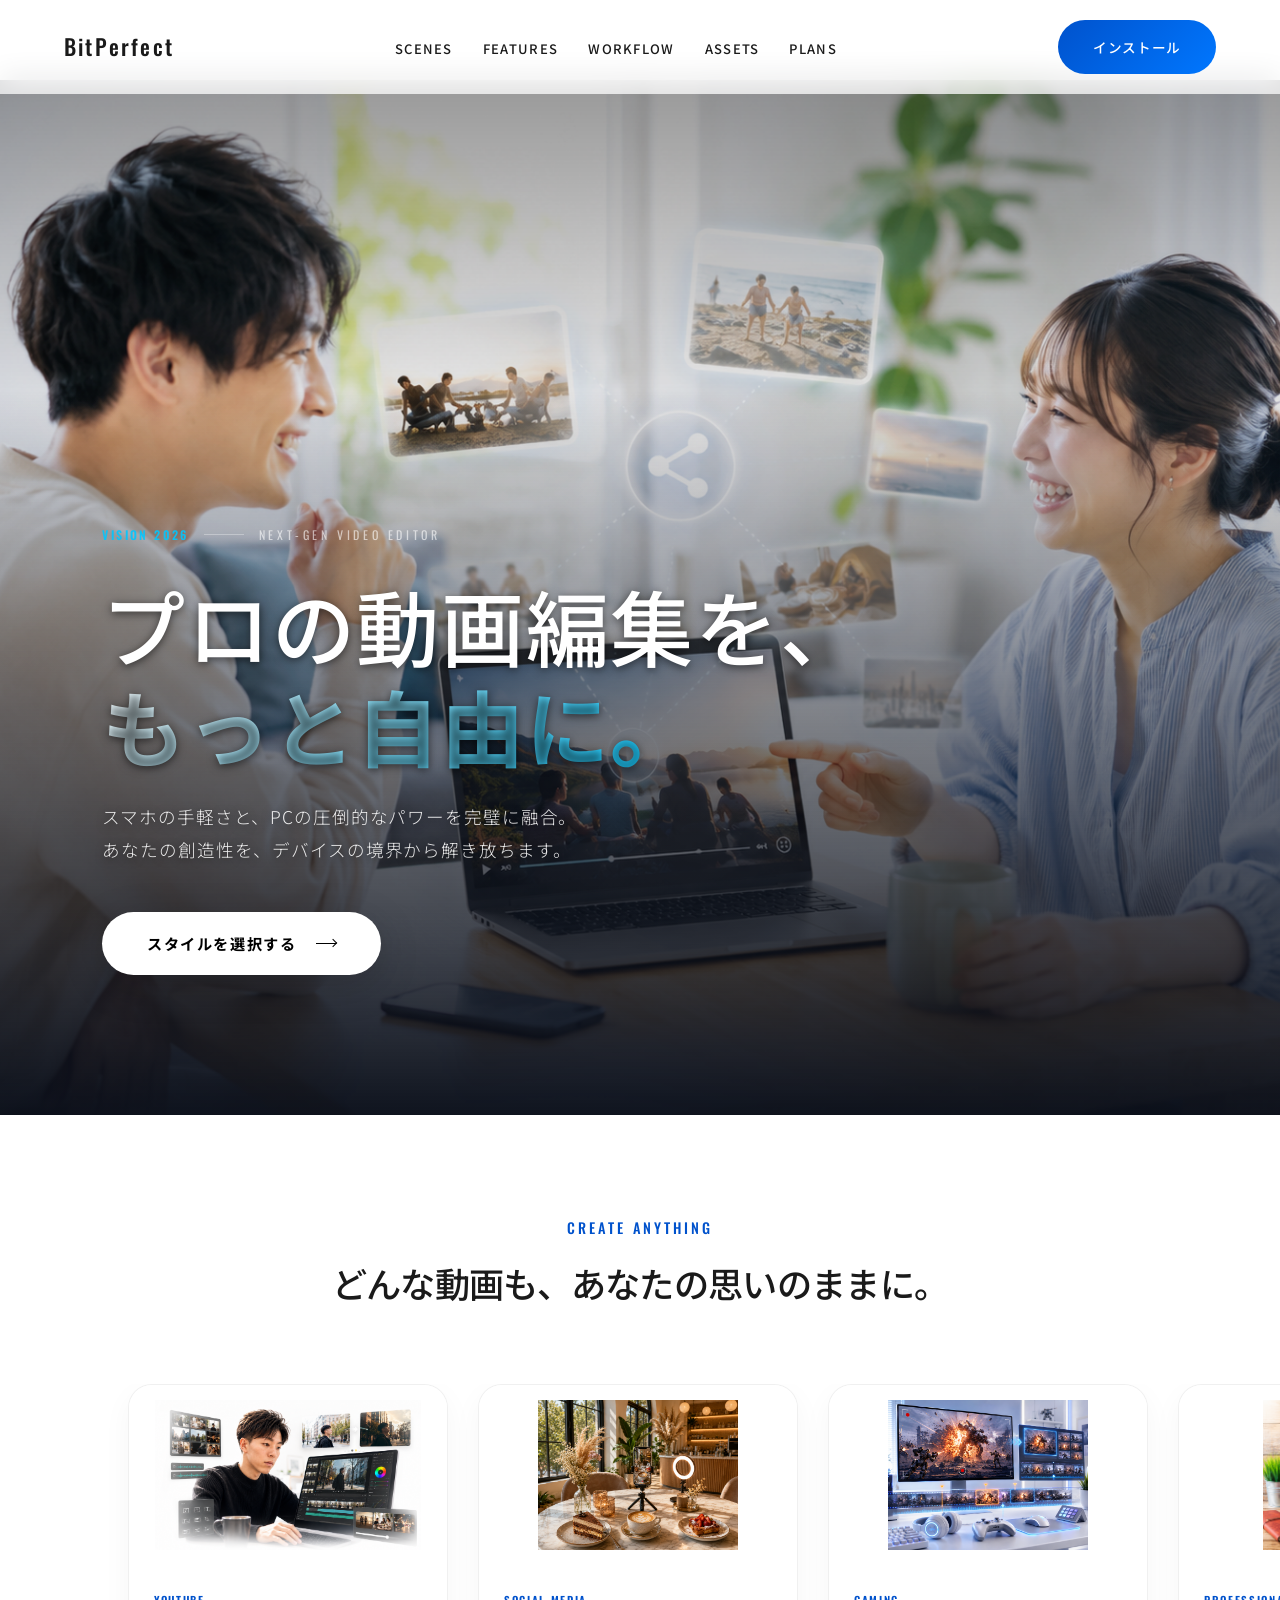
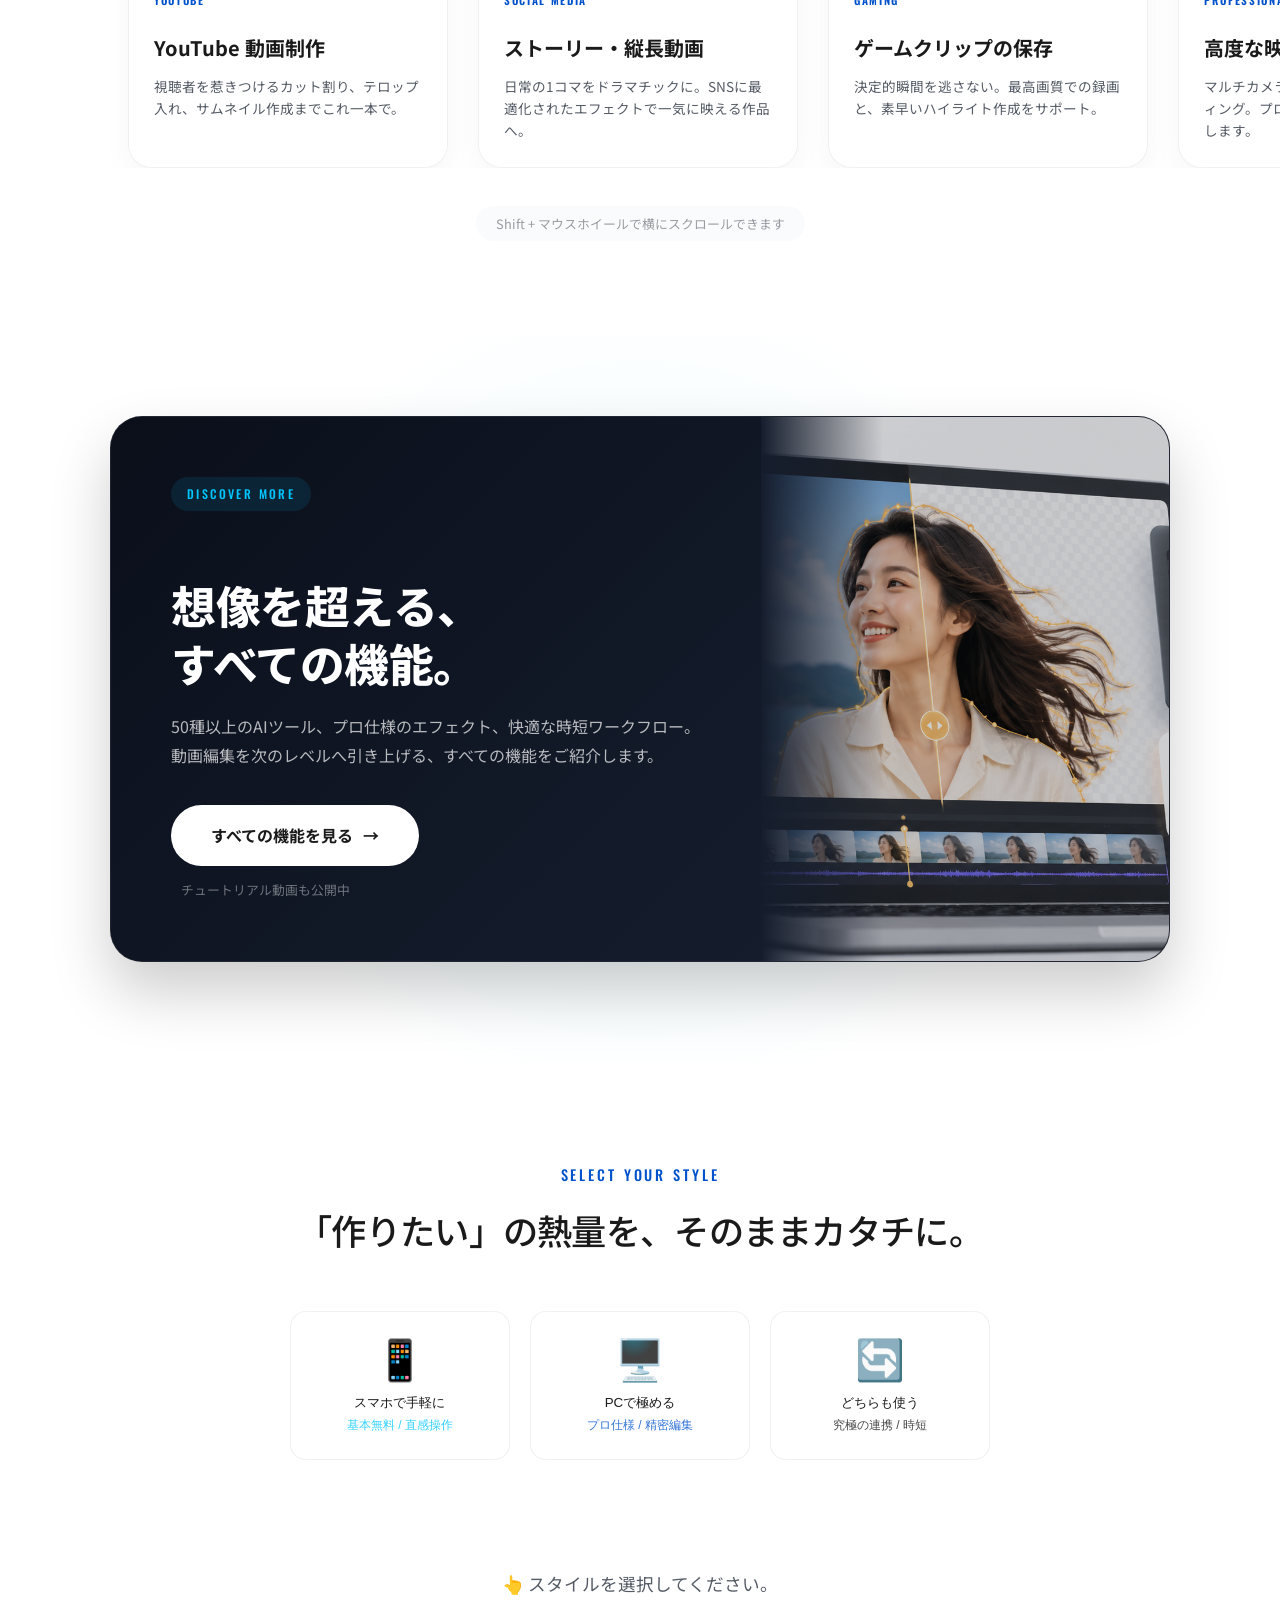
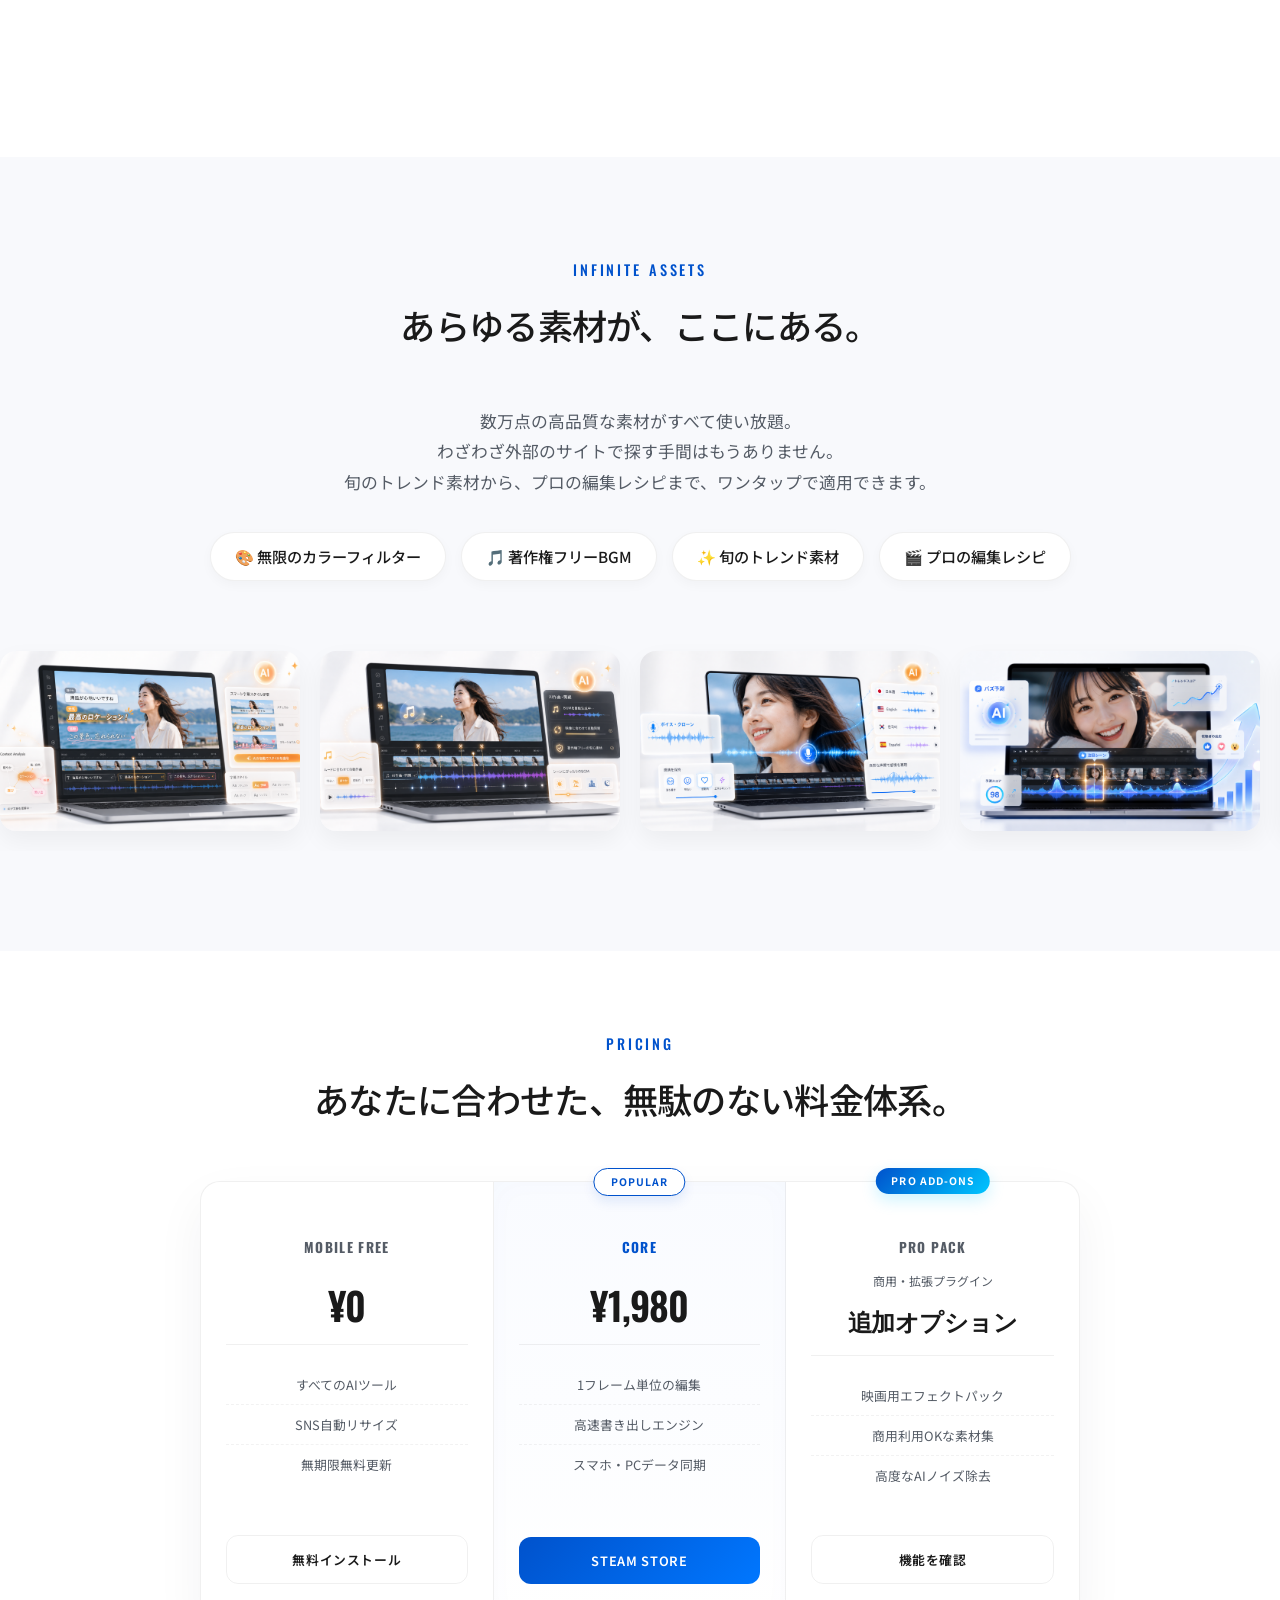
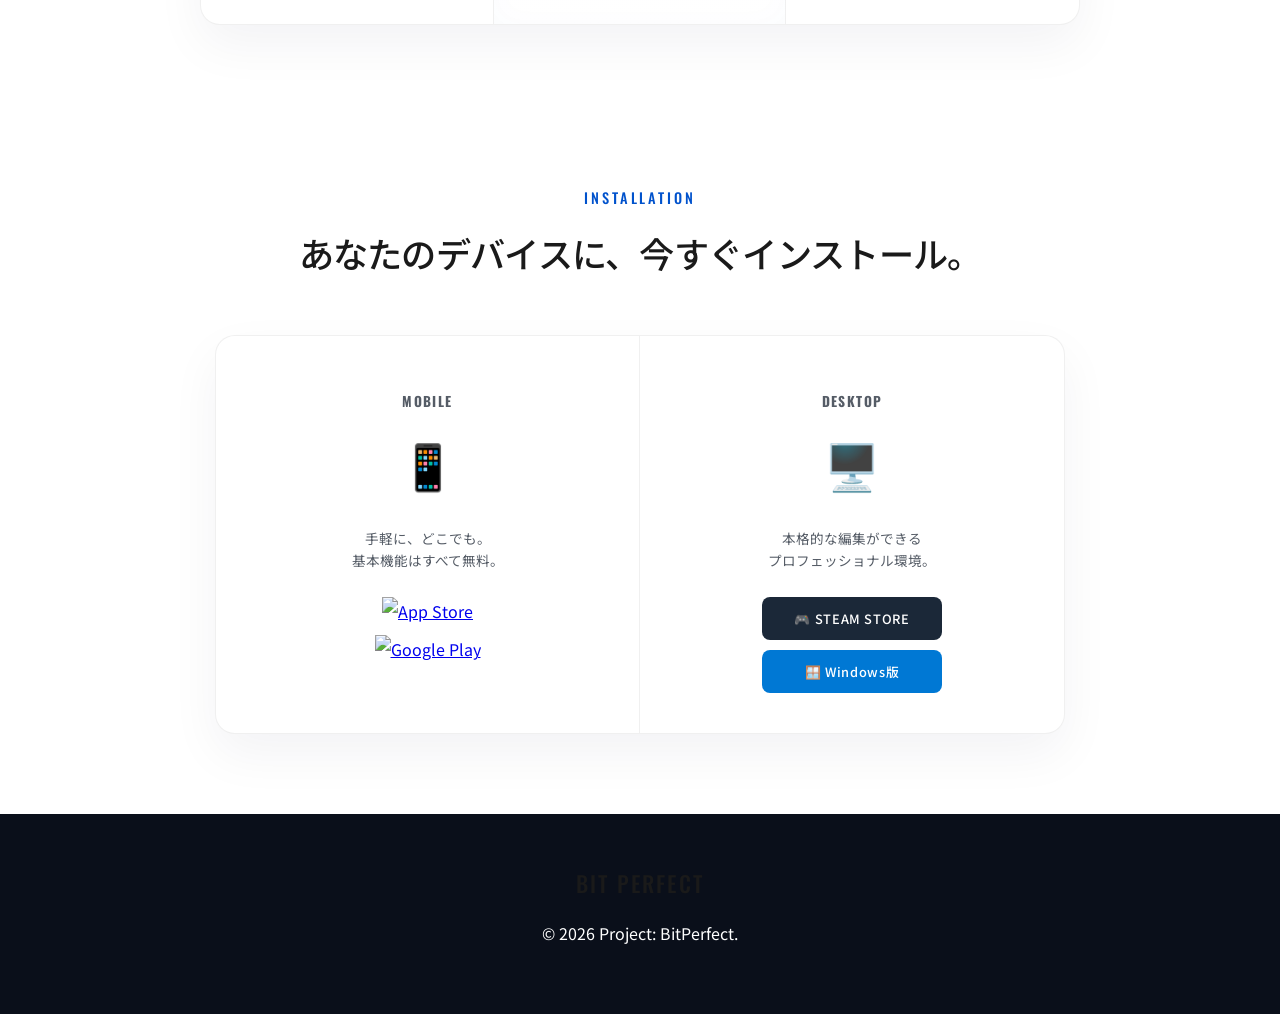
==== commit a4159502: "Remove unused image and video files; update image references in features and index pages" ====
--- a/index.html
+++ b/index.html
@@ -101,7 +101,7 @@
                     
                     <div class="scroll-card">
                         <div class="card-image-box">
-                            <img src="bp16.png" alt="YouTube">
+                            <img src="bp3.png" alt="YouTube">
                         </div>
                         <div class="card-info">
                             <span class="card-tag">YouTube</span>
@@ -112,7 +112,7 @@
 
                     <div class="scroll-card">
                         <div class="card-image-box">
-                            <img src="bp17.png" alt="Stories">
+                            <img src="bp4.png" alt="Stories">
                         </div>
                         <div class="card-info">
                             <span class="card-tag">Social Media</span>
@@ -123,7 +123,7 @@
 
                     <div class="scroll-card">
                         <div class="card-image-box">
-                            <img src="bp18.png" alt="Game">
+                            <img src="bp5.png" alt="Game">
                         </div>
                         <div class="card-info">
                             <span class="card-tag">Gaming</span>
@@ -134,7 +134,7 @@
 
                     <div class="scroll-card">
                         <div class="card-image-box">
-                            <img src="bp19.png" alt="Advanced">
+                            <img src="bp6.png" alt="Advanced">
                         </div>
                         <div class="card-info">
                             <span class="card-tag">Professional</span>
@@ -185,7 +185,7 @@
                             </div>
                         </div>
                         <div class="cta-banner-right">
-                            <img src="bp7.png" alt="All Features" class="cta-split-image">
+                            <img src="bp8.png" alt="All Features" class="cta-split-image">
                             <div class="cta-image-overlay"></div>
                         </div>
                     </div>
@@ -300,18 +300,18 @@
 
             <div class="marquee-wrapper fade-up">
                 <div class="marquee-track">
-                    <img src="bp3.png" alt="アセット">
-                    <img src="bp4.png" alt="アセット">
-                    <img src="bp5.png" alt="アセット">
-                    <img src="bp6.png" alt="アセット">
-                    <img src="bp1.png" alt="アセット">
-                    <img src="bp2.png" alt="アセット">
-                    <img src="bp3.png" alt="アセット">
-                    <img src="bp4.png" alt="アセット">
-                    <img src="bp5.png" alt="アセット">
-                    <img src="bp6.png" alt="アセット">
-                    <img src="bp1.png" alt="アセット">
-                    <img src="bp2.png" alt="アセット">
+                    <img src="bp9.png" alt="アセット">
+                    <img src="bp10.png" alt="アセット">
+                    <img src="bp11.png" alt="アセット">
+                    <img src="bp12.png" alt="アセット">
+                    <img src="bp13.png" alt="アセット">
+                    <img src="bp14.png" alt="アセット">
+                    <img src="bp9.png" alt="アセット">
+                    <img src="bp10.png" alt="アセット">
+                    <img src="bp11.png" alt="アセット">
+                    <img src="bp12.png" alt="アセット">
+                    <img src="bp13.png" alt="アセット">
+                    <img src="bp14.png" alt="アセット">
                 </div>
             </div>
         </section>
--- a/style.css
+++ b/style.css
@@ -171,6 +171,52 @@
     padding: 12px 30px;
     font-size: 0.85rem;
     border-radius: 50px;
+}
+
+/* features.html 専用ヘッダー・スタイル */
+.features-page-header {
+    display: grid;
+    grid-template-columns: 1fr auto 1fr;
+    align-items: center;
+    padding: 15px 5%;
+}
+
+.back-link {
+    display: inline-flex;
+    align-items: center;
+    gap: 10px;
+    text-decoration: none;
+    color: var(--text-main);
+    font-size: 0.9rem;
+    font-weight: 500;
+    transition: transform 0.3s, color 0.3s;
+}
+
+.back-link:hover {
+    color: var(--accent-blue);
+    transform: translateX(-5px);
+}
+
+.back-arrow {
+    font-size: 1.2rem;
+    line-height: 1;
+}
+
+.header-right {
+    display: flex;
+    justify-content: flex-end;
+}
+
+.features-page-header .logo {
+    justify-self: center;
+    margin: 0;
+    font-weight: 600;
+    letter-spacing: 0.15em;
+}
+
+.features-page-header .header-install-btn {
+    padding: 10px 22px;
+    font-size: 0.8rem;
 }
 
 /* 共通ボタン設定 */
@@ -207,7 +253,7 @@
 }
 
 /* ==========================================================================
-   下にはみ出す巨大メインスライダー (full-impact) + タイポグラフィ調整
+   下にはみ出す巨大メインスライダー (full-impact)
    ========================================================================== */
 .slider-outer.full-impact {
     padding: 0;
@@ -253,14 +299,12 @@
     background-position: center top;
 }
 
-/* 文字の視認性を上げるため、オーバーレイを全体的に少し濃く調整 */
 .slide-gradient-overlay {
     position: absolute;
     top: 0;
     left: 0;
     width: 100%;
     height: 100%;
-    /* 中間層から下にかけての「暗さ」を少し強め、文字のキャンバスを作ります */
     background: linear-gradient(
         to bottom, 
         rgba(0, 0, 0, 0.4) 0%, 
@@ -271,7 +315,6 @@
     z-index: 1;
 }
 
-/* コンテンツ配置 */
 .slide-content {
     position: absolute;
     z-index: 10;
@@ -282,7 +325,6 @@
     padding: 0 8% 140px 8%; /* 下にはみ出すため下部の余白を広めに */
 }
 
-/* おしゃれなテキストエリア設定 */
 .content-inner-box {
     max-width: 900px;
 }
@@ -318,31 +360,29 @@
     opacity: 0.6;
 }
 
-/* メインタイトル (スマートな太さとシャープな影) */
+/* スマートで洗練されたタイポグラフィ */
 .hero-title {
     font-size: 5.2rem;
-    font-weight: 500; /* ★900(極太)から500(中字)に変更し、知的でスマートな印象に */
+    font-weight: 500; /* 知的でスマートな印象に */
     line-height: 1.2; 
     letter-spacing: 0.02em; /* 文字間を少しだけ開けて抜け感を出す */
     color: #ffffff;
     margin: 0 0 25px 0;
-    /* ★ぼんやりした影を排除し、輪郭を際立たせるシャープでごく薄い影に変更 */
+    /* 輪郭を際立たせるシャープでごく薄い影 */
     text-shadow: 0 2px 10px rgba(0, 0, 0, 0.6);
 }
 
-/* グラデーションテキスト (にじみを排除し、クリーンな美しさに) */
 .text-gradient-glow {
     background: linear-gradient(135deg, #ffffff 0%, var(--accent-cyan) 100%);
     -webkit-background-clip: text;
     -webkit-text-fill-color: transparent;
     font-weight: 700; /* ここだけ少し太くしてアクセントに */
-    filter: none; /* ★にじみの原因だったドロップシャドウを完全削除 */
-}
-
-/* サブタイトル (細字で美しく、読みやすく) */
+    filter: none; /* にじみの原因だったドロップシャドウを完全削除 */
+}
+
 .hero-subtitle {
     font-size: 1.1rem;
-    font-weight: 300; /* ★細字に変更して洗練された印象を強化 */
+    font-weight: 300; /* 細字に変更して洗練された印象を強化 */
     color: rgba(255, 255, 255, 0.9);
     line-height: 1.9;
     margin-bottom: 45px;
@@ -402,6 +442,7 @@
     transform: translateX(8px);
 }
 
+
 /* ==========================================================================
    USE CASES (横スクロールスライダー - コンパクト版)
    ========================================================================== */
@@ -1080,6 +1121,101 @@
 }
 
 /* ==========================================================================
+   features.html 固有スタイル（機能紹介2カラム）
+   ========================================================================== */
+.page-hero {
+    padding: 180px 5% 100px 5%;
+    background: linear-gradient(135deg, var(--bg-dark) 0%, #151d2d 100%);
+    text-align: center;
+    border-bottom: 1px solid rgba(255, 255, 255, 0.05);
+}
+
+.page-hero-title {
+    font-size: 4rem;
+    font-weight: 500;
+    color: #fff;
+    margin: 0 0 20px 0;
+    letter-spacing: 0.05em;
+}
+
+.page-hero-subtitle {
+    font-size: 1.1rem;
+    color: rgba(255, 255, 255, 0.7);
+    font-weight: 300;
+    max-width: 600px;
+    margin: 0 auto;
+}
+
+.feature-split {
+    display: flex;
+    align-items: center;
+    gap: 80px;
+    max-width: 1200px;
+    margin: 0 auto;
+    padding: 100px 5%;
+}
+
+.feature-split.reverse {
+    flex-direction: row-reverse;
+}
+
+.feature-text-side {
+    flex: 1;
+}
+
+.feature-image-side {
+    flex: 1;
+    position: relative;
+}
+
+.feature-image-wrapper {
+    background: var(--bg-gray);
+    border-radius: 32px;
+    padding: 40px;
+    text-align: center;
+    border: 1px solid var(--border-light);
+    box-shadow: 0 20px 50px rgba(0, 0, 0, 0.05);
+    transition: transform 0.6s cubic-bezier(0.16, 1, 0.3, 1);
+}
+
+.feature-image-wrapper:hover {
+    transform: translateY(-10px);
+}
+
+.feature-image-wrapper img {
+    max-width: 100%;
+    height: auto;
+    max-height: 500px;
+    border-radius: 20px;
+    box-shadow: 0 10px 30px rgba(0, 0, 0, 0.1);
+}
+
+.feature-tag {
+    display: inline-block;
+    font-family: 'Oswald', sans-serif;
+    font-size: 0.8rem;
+    letter-spacing: 0.2em;
+    color: var(--accent-blue);
+    margin-bottom: 15px;
+    font-weight: 500;
+}
+
+.feature-headline {
+    font-size: 2.4rem;
+    font-weight: 700;
+    margin-bottom: 25px;
+    line-height: 1.3;
+    color: var(--text-main);
+}
+
+.feature-desc {
+    font-size: 1rem;
+    color: var(--text-sub);
+    line-height: 1.8;
+    margin-bottom: 30px;
+}
+
+/* ==========================================================================
    FOOTER
    ========================================================================== */
 footer {
@@ -1131,7 +1267,7 @@
     }
     
     .slider-outer.full-impact {
-        height: 105vh; /* スマホでははみ出し量を控えめに */
+        height: 105vh; 
     }
     
     .slide-content {
@@ -1143,6 +1279,7 @@
         font-size: 3.2rem;
         line-height: 1.3;
     }
+    
     .hero-subtitle {
         font-size: 0.95rem;
         line-height: 1.7;
@@ -1236,4 +1373,17 @@
         padding: 40px 25px;
         box-shadow: 0 15px 30px rgba(0,0,0,0.04);
     }
+
+    /* features.html 専用のレスポンシブ */
+    .features-page-header {
+        padding: 10px 5%;
+    }
+    .back-text {
+        display: none; 
+    }
+    .page-hero { padding: 140px 5% 60px 5%; }
+    .page-hero-title { font-size: 2.5rem; }
+    .feature-split, .feature-split.reverse { flex-direction: column; gap: 40px; padding: 60px 5%; }
+    .feature-headline { font-size: 1.8rem; }
+    .feature-image-wrapper { padding: 20px; }
 }
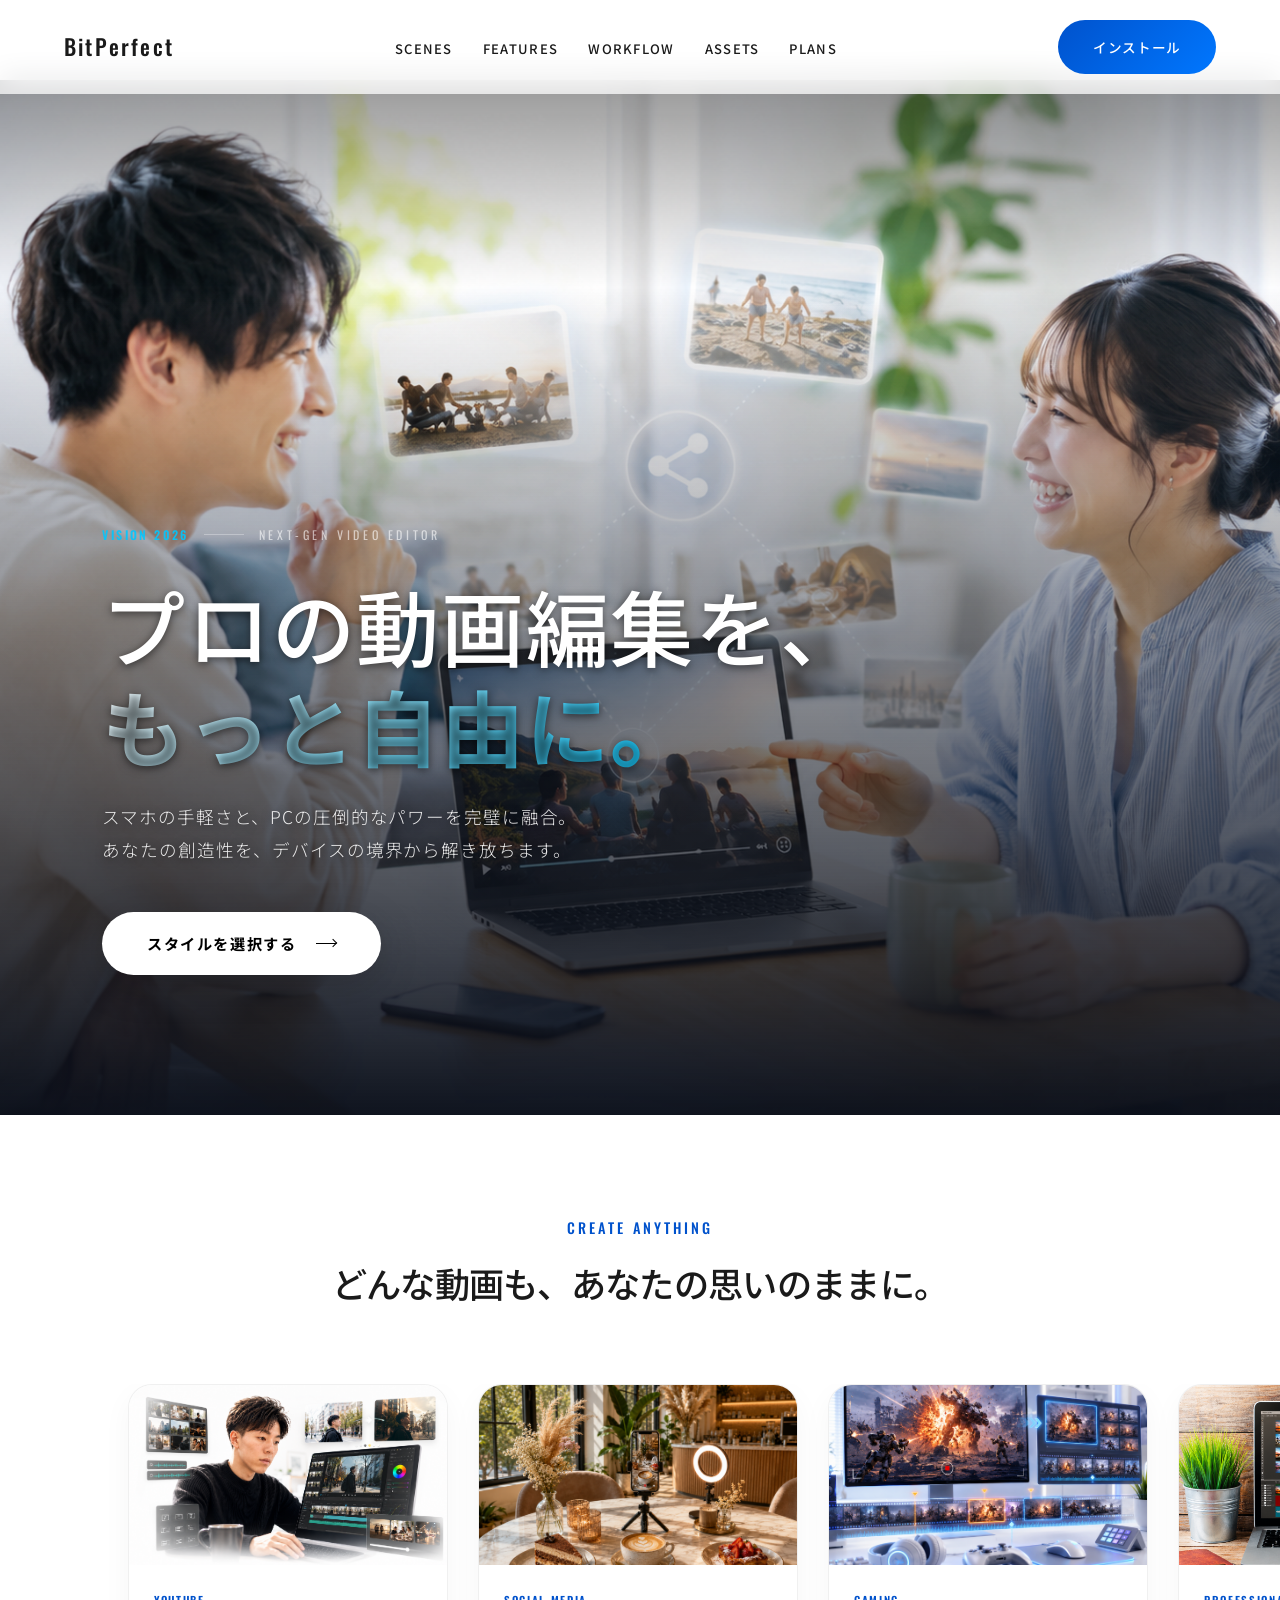
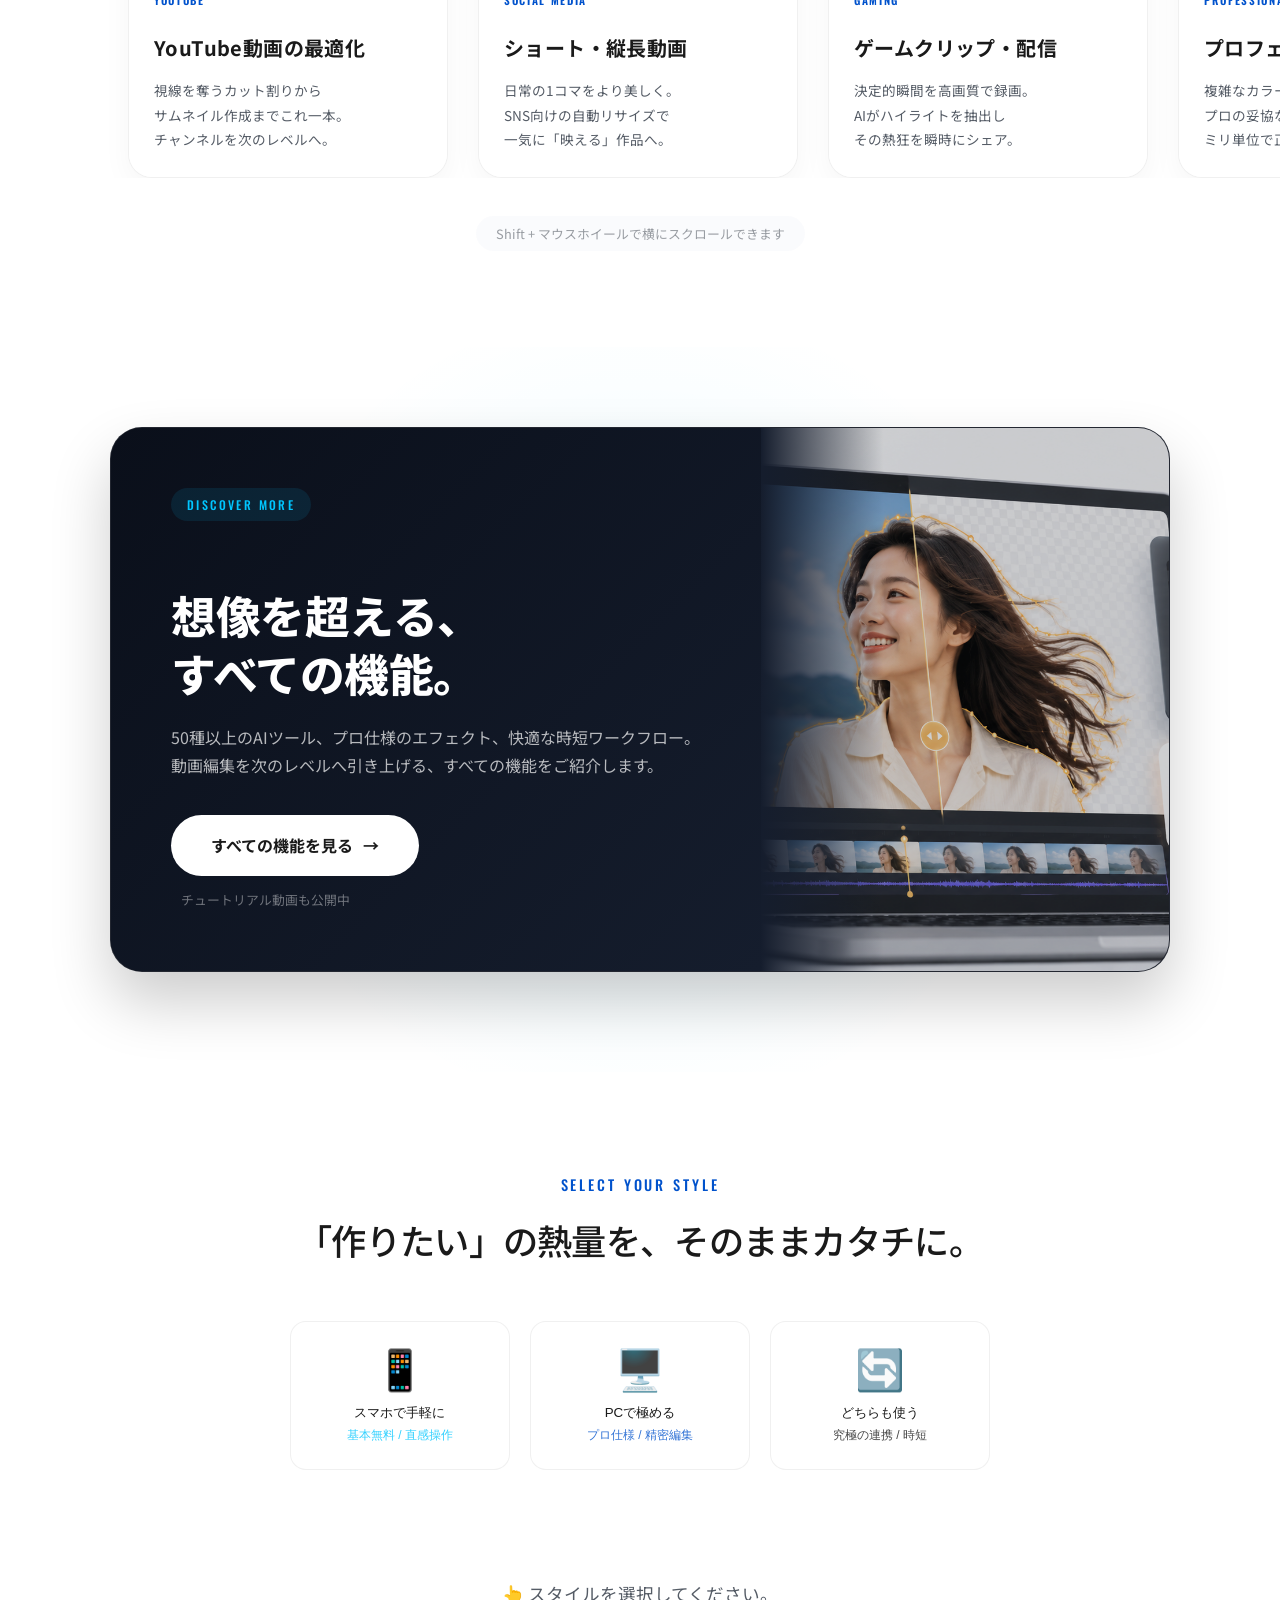
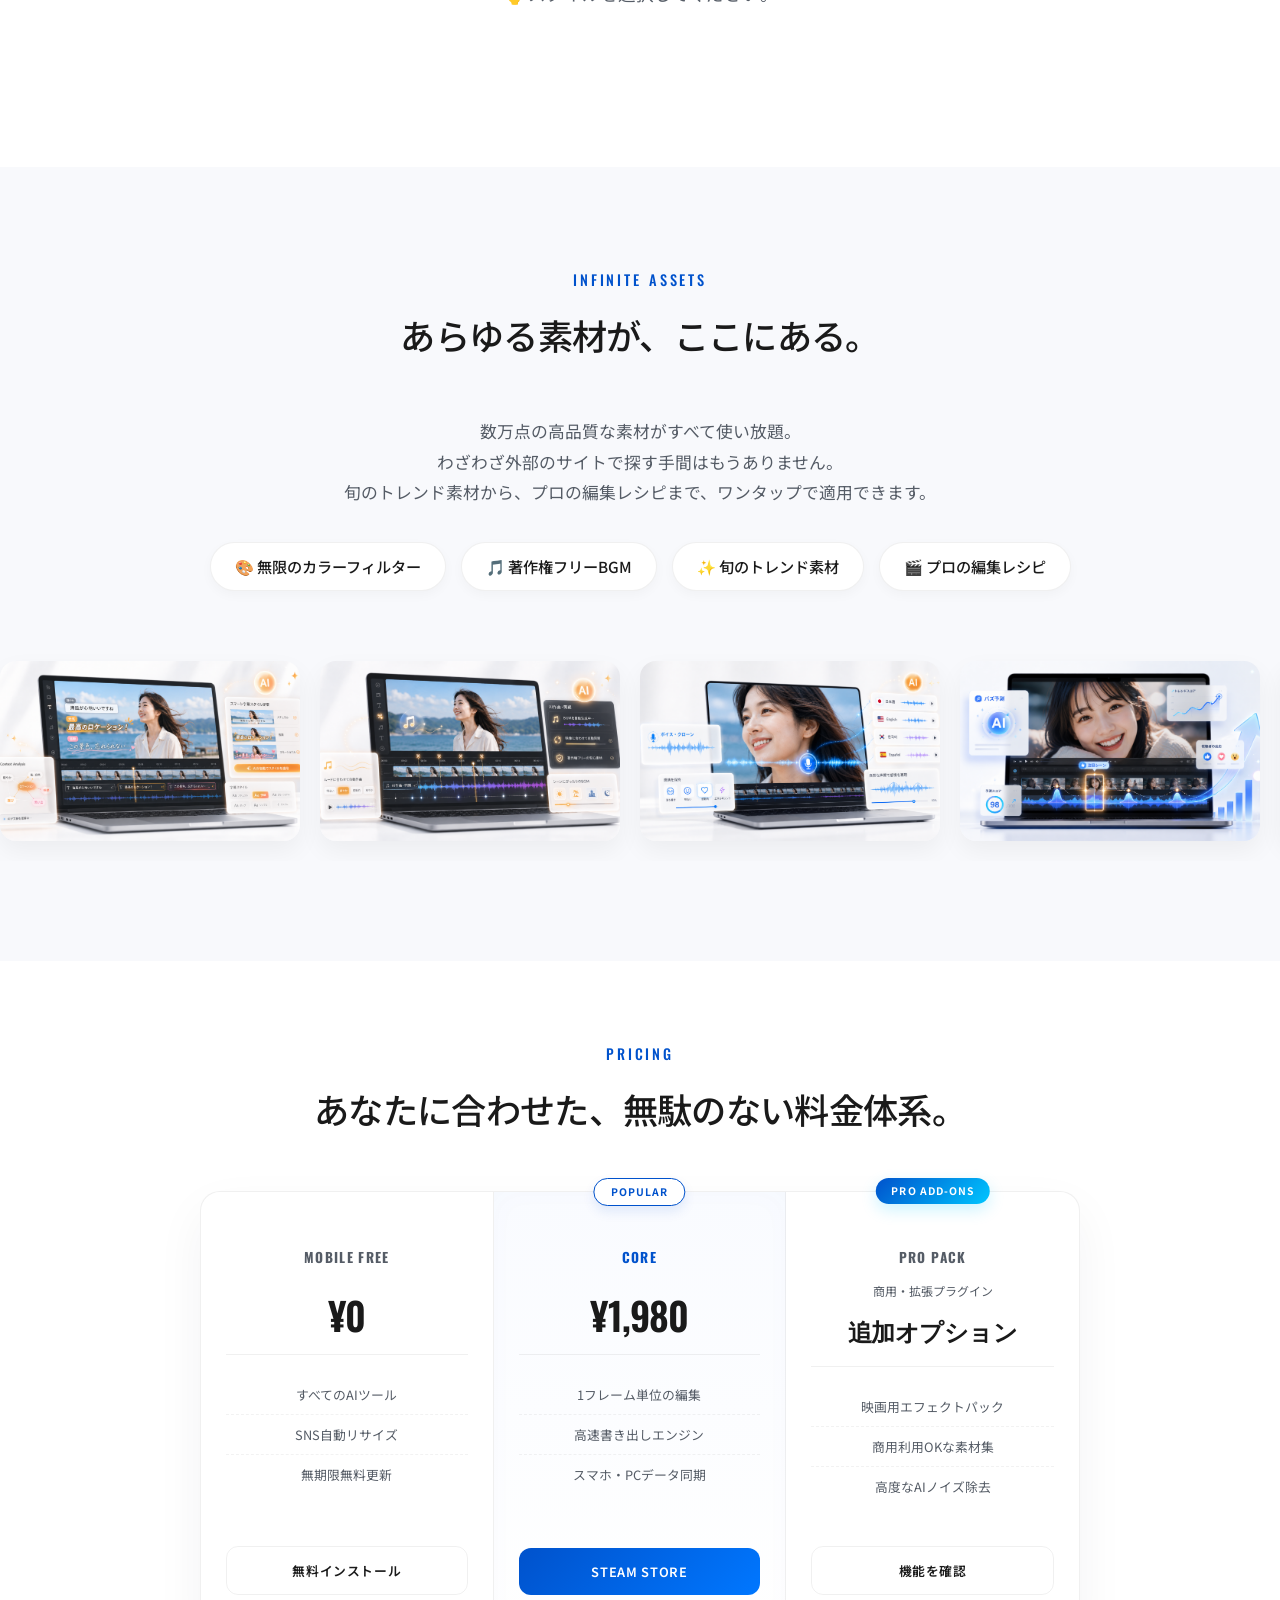
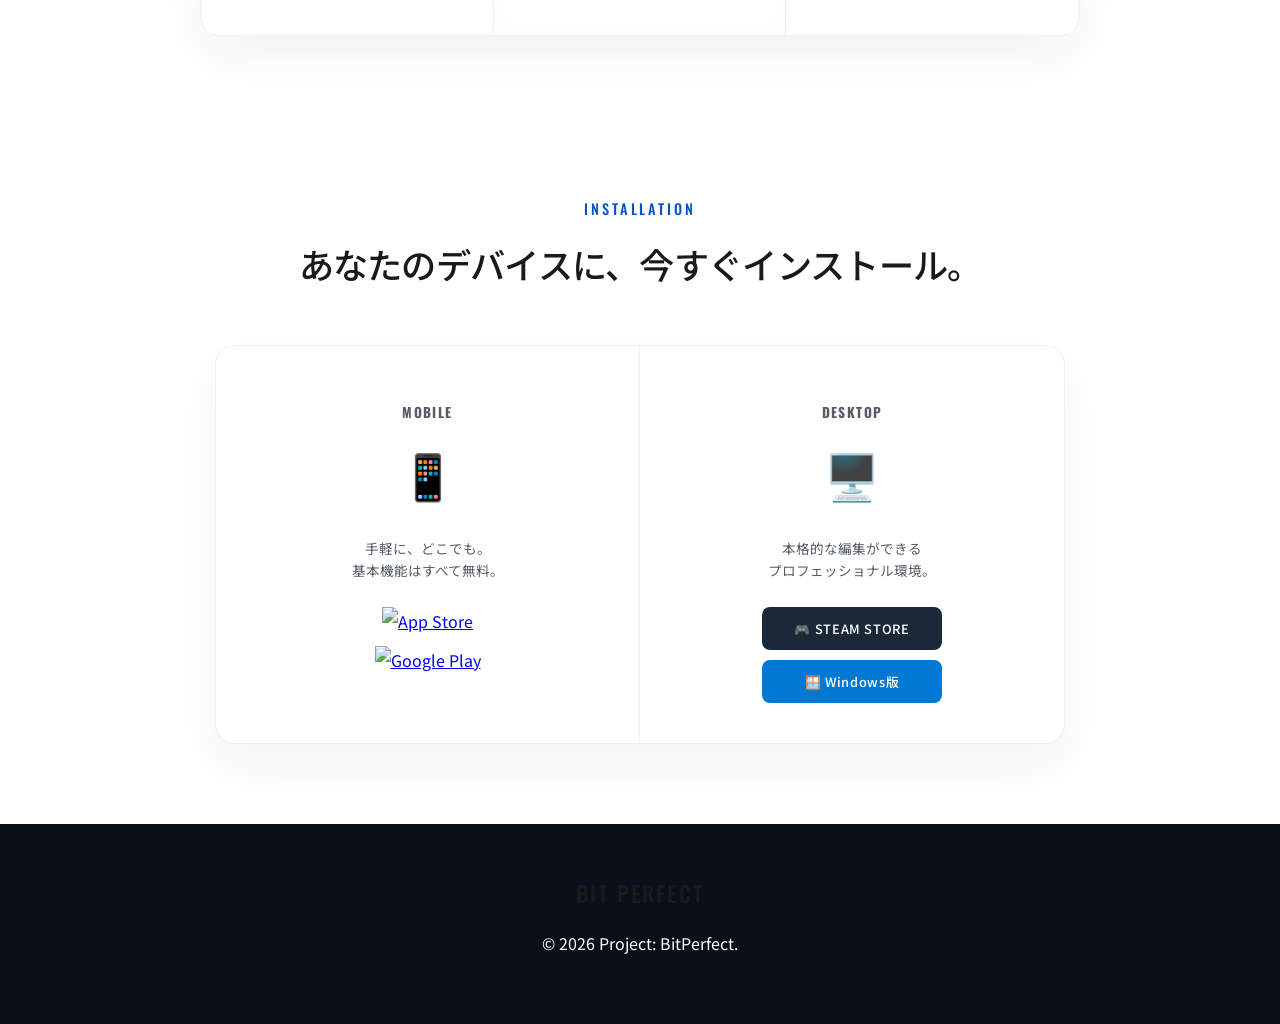
==== commit 74908b21: "Add new images and enhance features page; improve smooth scrolling functionality and layout" ====
--- a/index.html
+++ b/index.html
@@ -12,11 +12,11 @@
 <body>
 
     <header>
-        <a href="#" class="logo" onclick="window.scrollTo({top: 0, behavior: 'smooth'}); return false;">BitPerfect</a>
+        <a href="#" class="logo">BitPerfect</a>
         <nav>
             <ul>
                 <li><a href="#use-cases">SCENES</a></li>
-                <li><a href="#all-features">FEATURES</a></li>
+                <li><a href="#ai-features">FEATURES</a></li>
                 <li><a href="#experience">WORKFLOW</a></li>
                 <li><a href="#ecosystem">ASSETS</a></li>
                 <li><a href="#pricing">PLANS</a></li>
@@ -77,7 +77,7 @@
                                     待機時間ゼロの次世代編集環境が、ここから始まります。
                                 </p>
                                 <div class="cta-group">
-                                    <a href="#all-features" class="btn-hero-premium">
+                                    <a href="#ai-features" class="btn-hero-premium">
                                         <span>すべての機能を見る</span>
                                         <i class="arrow-right"></i>
                                     </a>
@@ -105,8 +105,12 @@
                         </div>
                         <div class="card-info">
                             <span class="card-tag">YouTube</span>
-                            <h3>YouTube 動画制作</h3>
-                            <p>視聴者を惹きつけるカット割り、テロップ入れ、サムネイル作成までこれ一本で。</p>
+                            <h3>YouTube動画の最適化</h3>
+                            <p>
+                                視線を奪うカット割りから<br>
+                                サムネイル作成までこれ一本。<br>
+                                チャンネルを次のレベルへ。
+                            </p>
                         </div>
                     </div>
 
@@ -116,8 +120,12 @@
                         </div>
                         <div class="card-info">
                             <span class="card-tag">Social Media</span>
-                            <h3>ストーリー・縦長動画</h3>
-                            <p>日常の1コマをドラマチックに。SNSに最適化されたエフェクトで一気に映える作品へ。</p>
+                            <h3>ショート・縦長動画</h3>
+                            <p>
+                                日常の1コマをより美しく。<br>
+                                SNS向けの自動リサイズで<br>
+                                一気に「映える」作品へ。
+                            </p>
                         </div>
                     </div>
 
@@ -127,8 +135,12 @@
                         </div>
                         <div class="card-info">
                             <span class="card-tag">Gaming</span>
-                            <h3>ゲームクリップの保存</h3>
-                            <p>決定的瞬間を逃さない。最高画質での録画と、素早いハイライト作成をサポート。</p>
+                            <h3>ゲームクリップ・配信</h3>
+                            <p>
+                                決定的瞬間を高画質で録画。<br>
+                                AIがハイライトを抽出し<br>
+                                その熱狂を瞬時にシェア。
+                            </p>
                         </div>
                     </div>
 
@@ -138,8 +150,12 @@
                         </div>
                         <div class="card-info">
                             <span class="card-tag">Professional</span>
-                            <h3>高度な映像編集</h3>
-                            <p>マルチカメラ編集や精密なカラーグレーディング。プロのこだわりをミリ単位で形にします。</p>
+                            <h3>プロフェッショナル編集</h3>
+                            <p>
+                                複雑なカラー調整にも対応。<br>
+                                プロの妥協なきこだわりを<br>
+                                ミリ単位で正確に形にします。
+                            </p>
                         </div>
                     </div>
 
@@ -149,8 +165,12 @@
                         </div>
                         <div class="card-info">
                             <span class="card-tag">AI Magic</span>
-                            <h3>AI 映像生成</h3>
-                            <p>プロンプトから新しい映像を生み出す。素材探しに時間をかけず、創造性を爆発させましょう。</p>
+                            <h3>AI 映像クリエイション</h3>
+                            <p>
+                                言葉から未知の映像を生成。<br>
+                                素材探しの時間をゼロにして<br>
+                                あなたの想像力を即座に具現化。
+                            </p>
                         </div>
                     </div>
 
@@ -216,6 +236,7 @@
                 <div id="default-message" class="detail-block active" style="text-align: center; padding: 40px 0;">
                     <p style="color: var(--text-sub); font-size: 1.1rem;">👆 スタイルを選択してください。</p>
                 </div>
+                
                 <div id="style-sp" class="detail-block">
                     <div class="detail-header">
                         <span class="tag">FAST & INTUITIVE</span>
@@ -224,11 +245,11 @@
                     <div class="step-container">
                         <div class="step-box">
                             <h4>思い出を映画に</h4>
-                            <p>スマホの動画をAIがキレイに補正。<br class="pc">1タップでプロのような質感へ。</p>
+                            <p>AIが動画をキレイに補正。<br class="pc">1タップでプロの質感へ。</p>
                         </div>
                         <div class="step-box">
                             <h4>おまかせ自動編集</h4>
-                            <p>最高の瞬間だけを切り抜き、<br class="pc">音楽に合わせて自動で繋げます。</p>
+                            <p>最高の瞬間を切り抜き、<br class="pc">音楽に合わせて自動で繋げます。</p>
                         </div>
                         <div class="step-box">
                             <h4>あらゆるSNSへ</h4>
@@ -236,6 +257,7 @@
                         </div>
                     </div>
                 </div>
+                
                 <div id="style-pc" class="detail-block">
                     <div class="detail-header">
                         <span class="tag">MASTER THE PRECISION</span>
@@ -248,7 +270,7 @@
                         </div>
                         <div class="step-box">
                             <h4>無限のレイヤー</h4>
-                            <p>複雑な合成やアニメーションも、<br class="pc">カクつかずにすぐ確認できます。</p>
+                            <p>複雑な合成やアニメーションも、<br class="pc">カクつかずに即プレビュー。</p>
                         </div>
                         <div class="step-box">
                             <h4>プロ級サウンド</h4>
@@ -256,6 +278,7 @@
                         </div>
                     </div>
                 </div>
+                
                 <div id="style-hybrid" class="detail-block">
                     <div class="detail-header">
                         <span class="tag">THE SYNC REVOLUTION</span>
--- a/style.css
+++ b/style.css
@@ -308,7 +308,7 @@
     background: linear-gradient(
         to bottom, 
         rgba(0, 0, 0, 0.4) 0%, 
-        rgba(0, 0, 0, 0.1) 30%, 
+        transparent 20%, 
         rgba(10, 15, 26, 0.5) 60%, 
         rgba(10, 15, 26, 0.98) 100%
     );
@@ -442,7 +442,6 @@
     transform: translateX(8px);
 }
 
-
 /* ==========================================================================
    USE CASES (横スクロールスライダー - コンパクト版)
    ========================================================================== */
@@ -486,21 +485,21 @@
     border-color: rgba(0, 82, 204, 0.2);
 }
 
+/* コンテナの余白をなくし、画像を枠目一杯に広げる */
 .card-image-box {
-    width: 100%;
+    padding: 0;
+    overflow: hidden;
     height: 180px;
-    background: #fff;
     display: flex;
     align-items: center;
     justify-content: center;
-    overflow: hidden;
-    padding: 15px;
 }
 
 .card-image-box img {
-    max-width: 100%;
-    max-height: 100%;
-    object-fit: contain;
+    width: 100%;
+    height: 100%;
+    object-fit: cover;
+    display: block;
     transition: transform 0.6s ease;
 }
 
@@ -529,15 +528,17 @@
 .card-info h3 {
     font-size: 1.25rem;
     font-weight: 700;
-    margin-bottom: 10px;
+    margin-bottom: 12px;
     color: var(--text-main);
+    letter-spacing: 0.02em;
 }
 
 .card-info p {
     font-size: 0.85rem;
     color: var(--text-sub);
-    line-height: 1.6;
+    line-height: 1.8;
     margin: 0;
+    font-weight: 400;
 }
 
 .scroll-hint {
@@ -656,9 +657,13 @@
 }
 
 .cta-split-image {
+    position: absolute;
+    top: 0;
+    left: 0;
     width: 100%;
     height: 100%;
     object-fit: cover;
+    display: block;
     transition: transform 0.8s ease;
     opacity: 0.8;
 }
@@ -1171,8 +1176,12 @@
 .feature-image-wrapper {
     background: var(--bg-gray);
     border-radius: 32px;
-    padding: 40px;
-    text-align: center;
+    padding: 0;
+    overflow: hidden;
+    height: 450px;
+    display: flex;
+    align-items: center;
+    justify-content: center;
     border: 1px solid var(--border-light);
     box-shadow: 0 20px 50px rgba(0, 0, 0, 0.05);
     transition: transform 0.6s cubic-bezier(0.16, 1, 0.3, 1);
@@ -1183,11 +1192,10 @@
 }
 
 .feature-image-wrapper img {
-    max-width: 100%;
-    height: auto;
-    max-height: 500px;
-    border-radius: 20px;
-    box-shadow: 0 10px 30px rgba(0, 0, 0, 0.1);
+    width: 100%;
+    height: 100%;
+    object-fit: cover;
+    display: block;
 }
 
 .feature-tag {
@@ -1378,12 +1386,31 @@
     .features-page-header {
         padding: 10px 5%;
     }
+    
     .back-text {
         display: none; 
     }
-    .page-hero { padding: 140px 5% 60px 5%; }
-    .page-hero-title { font-size: 2.5rem; }
-    .feature-split, .feature-split.reverse { flex-direction: column; gap: 40px; padding: 60px 5%; }
-    .feature-headline { font-size: 1.8rem; }
-    .feature-image-wrapper { padding: 20px; }
+    
+    .page-hero {
+        padding: 140px 5% 60px 5%;
+    }
+    
+    .page-hero-title {
+        font-size: 2.5rem;
+    }
+    
+    .feature-split, 
+    .feature-split.reverse {
+        flex-direction: column;
+        gap: 40px;
+        padding: 60px 5%;
+    }
+    
+    .feature-headline {
+        font-size: 1.8rem;
+    }
+    
+    .feature-image-wrapper {
+        height: 250px;
+    }
 }
